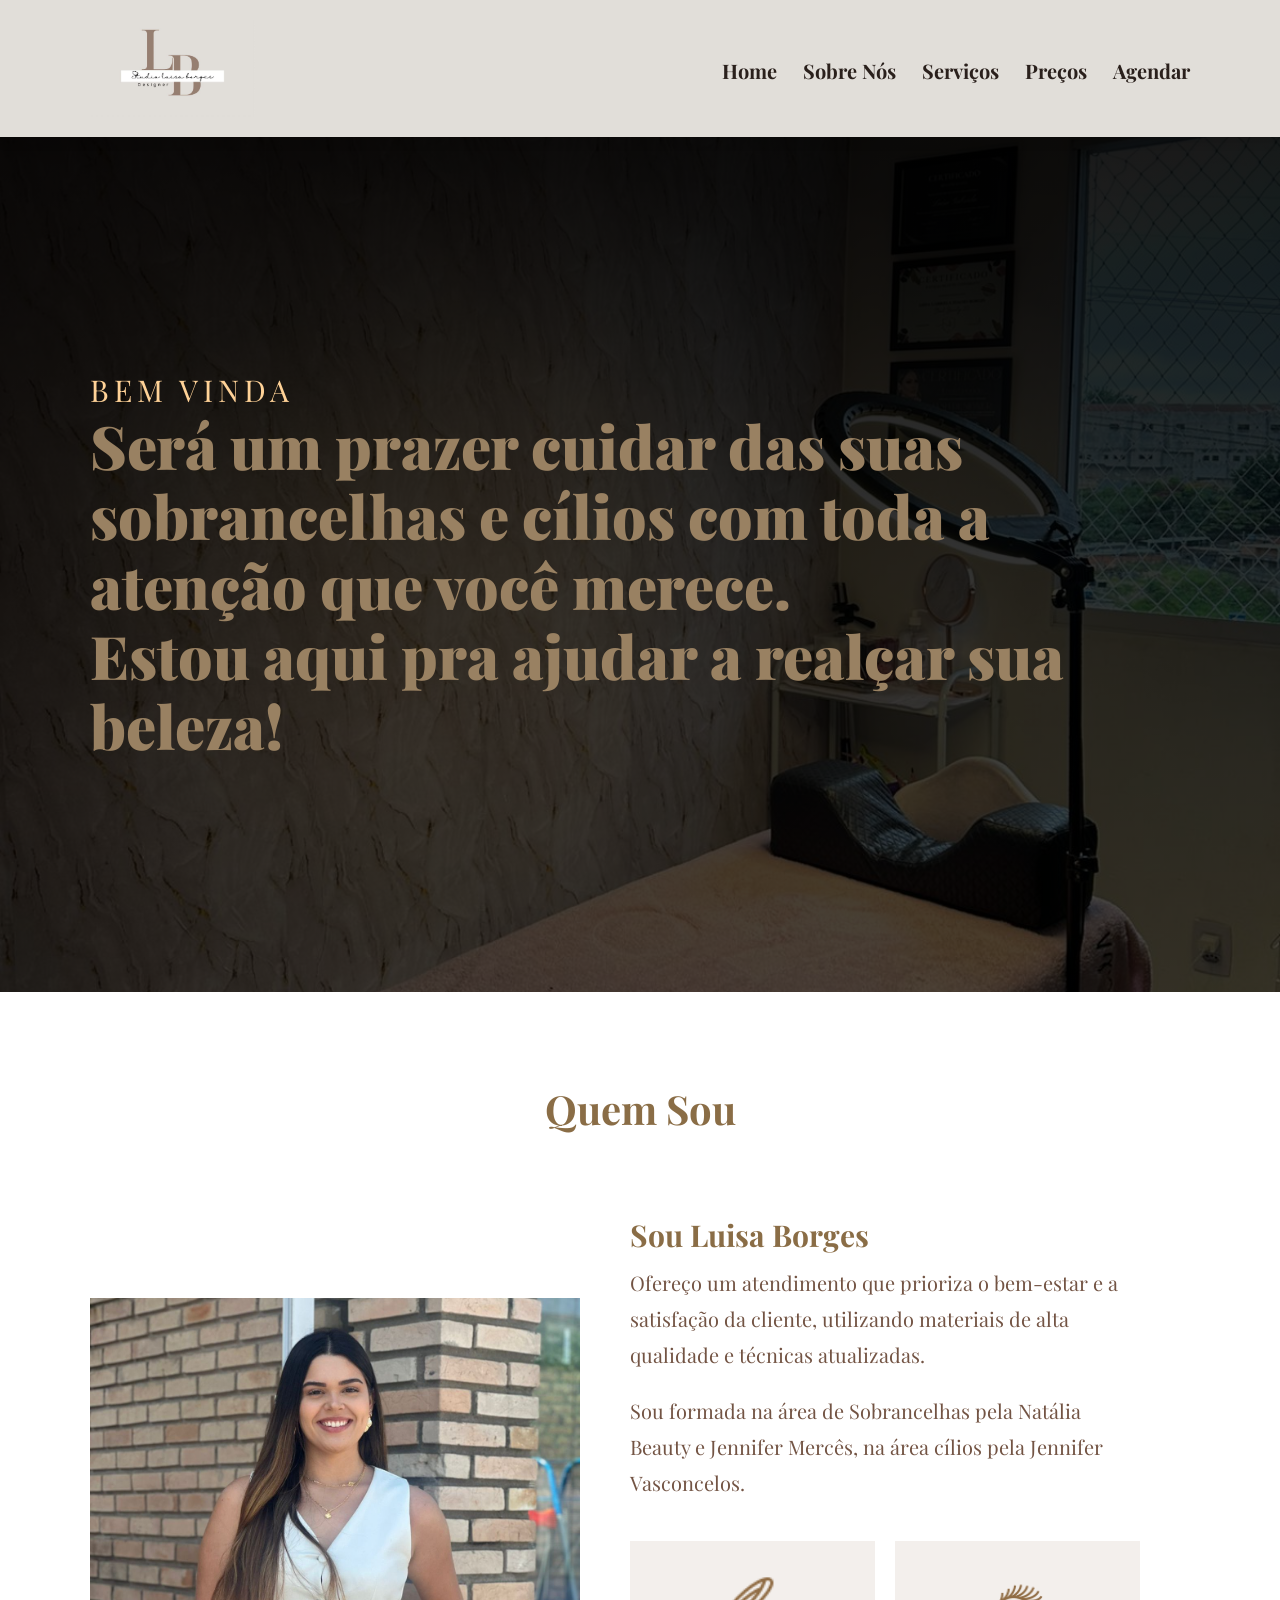
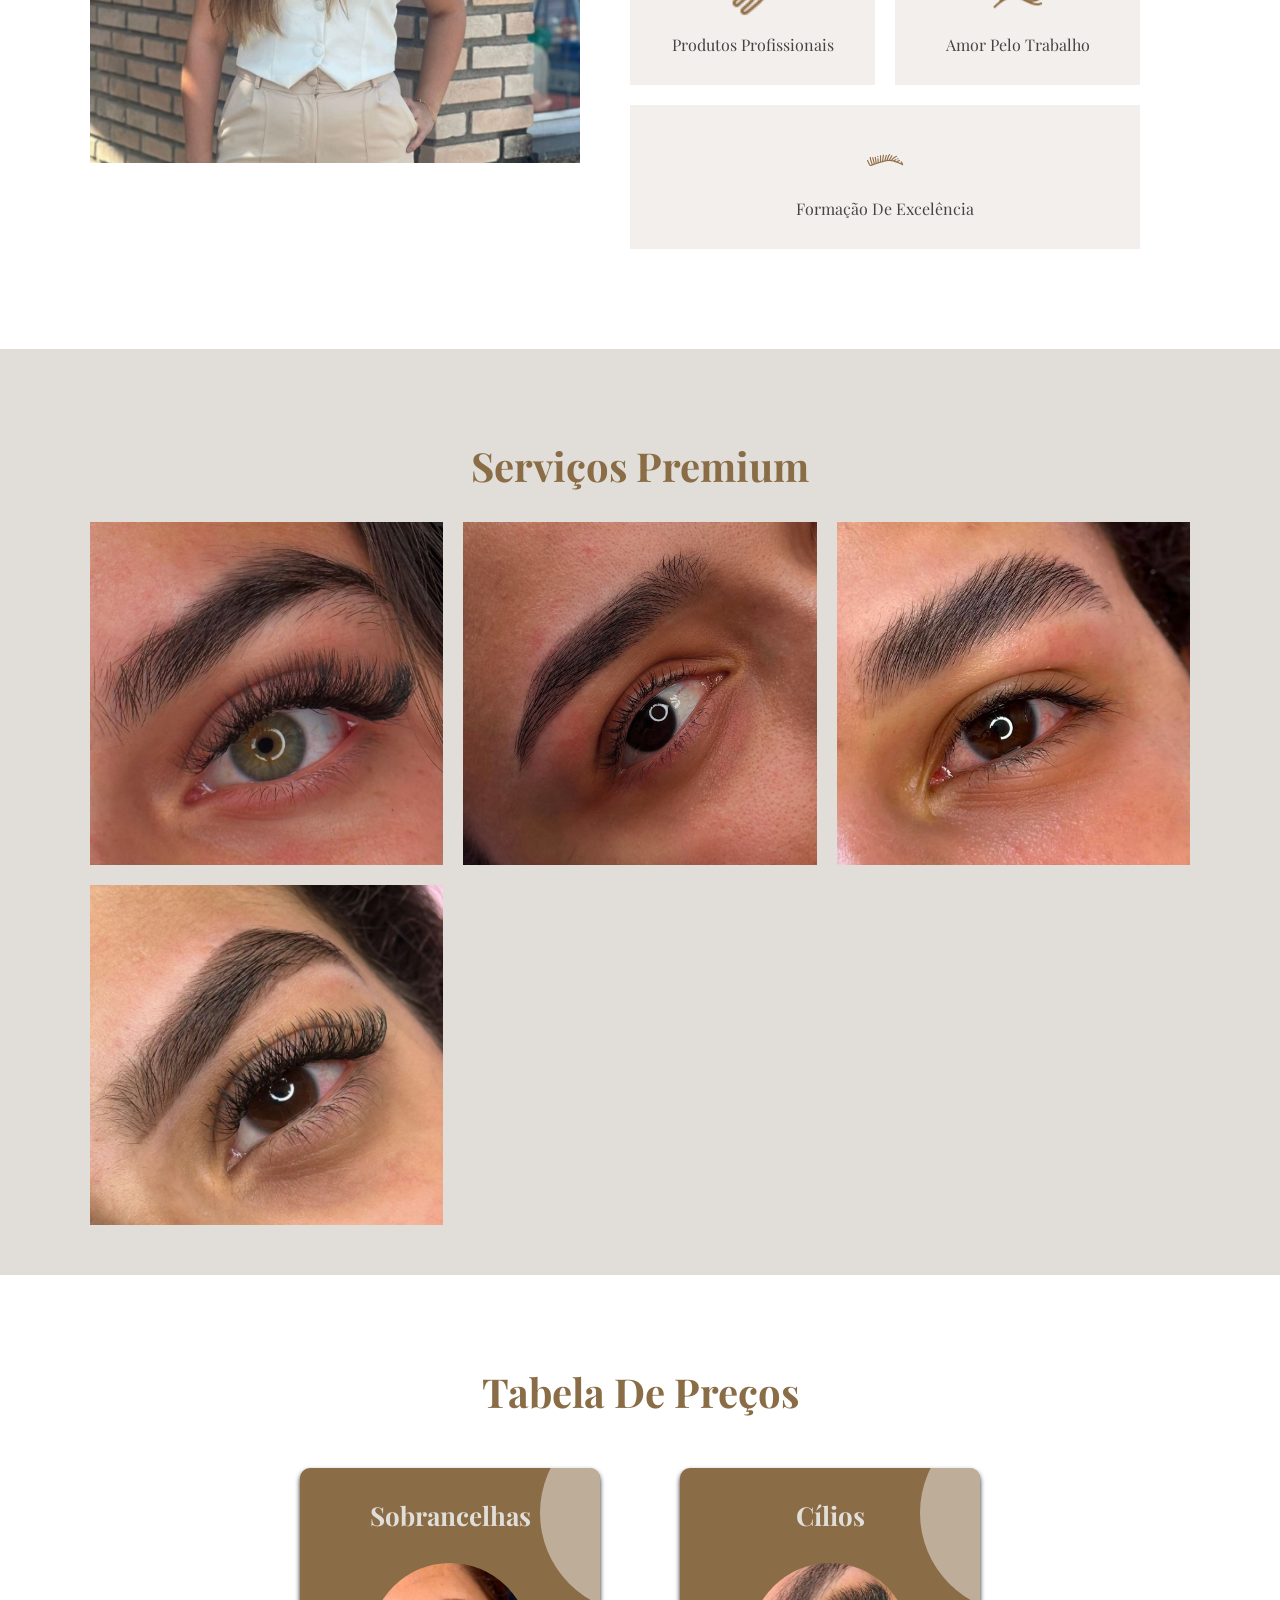
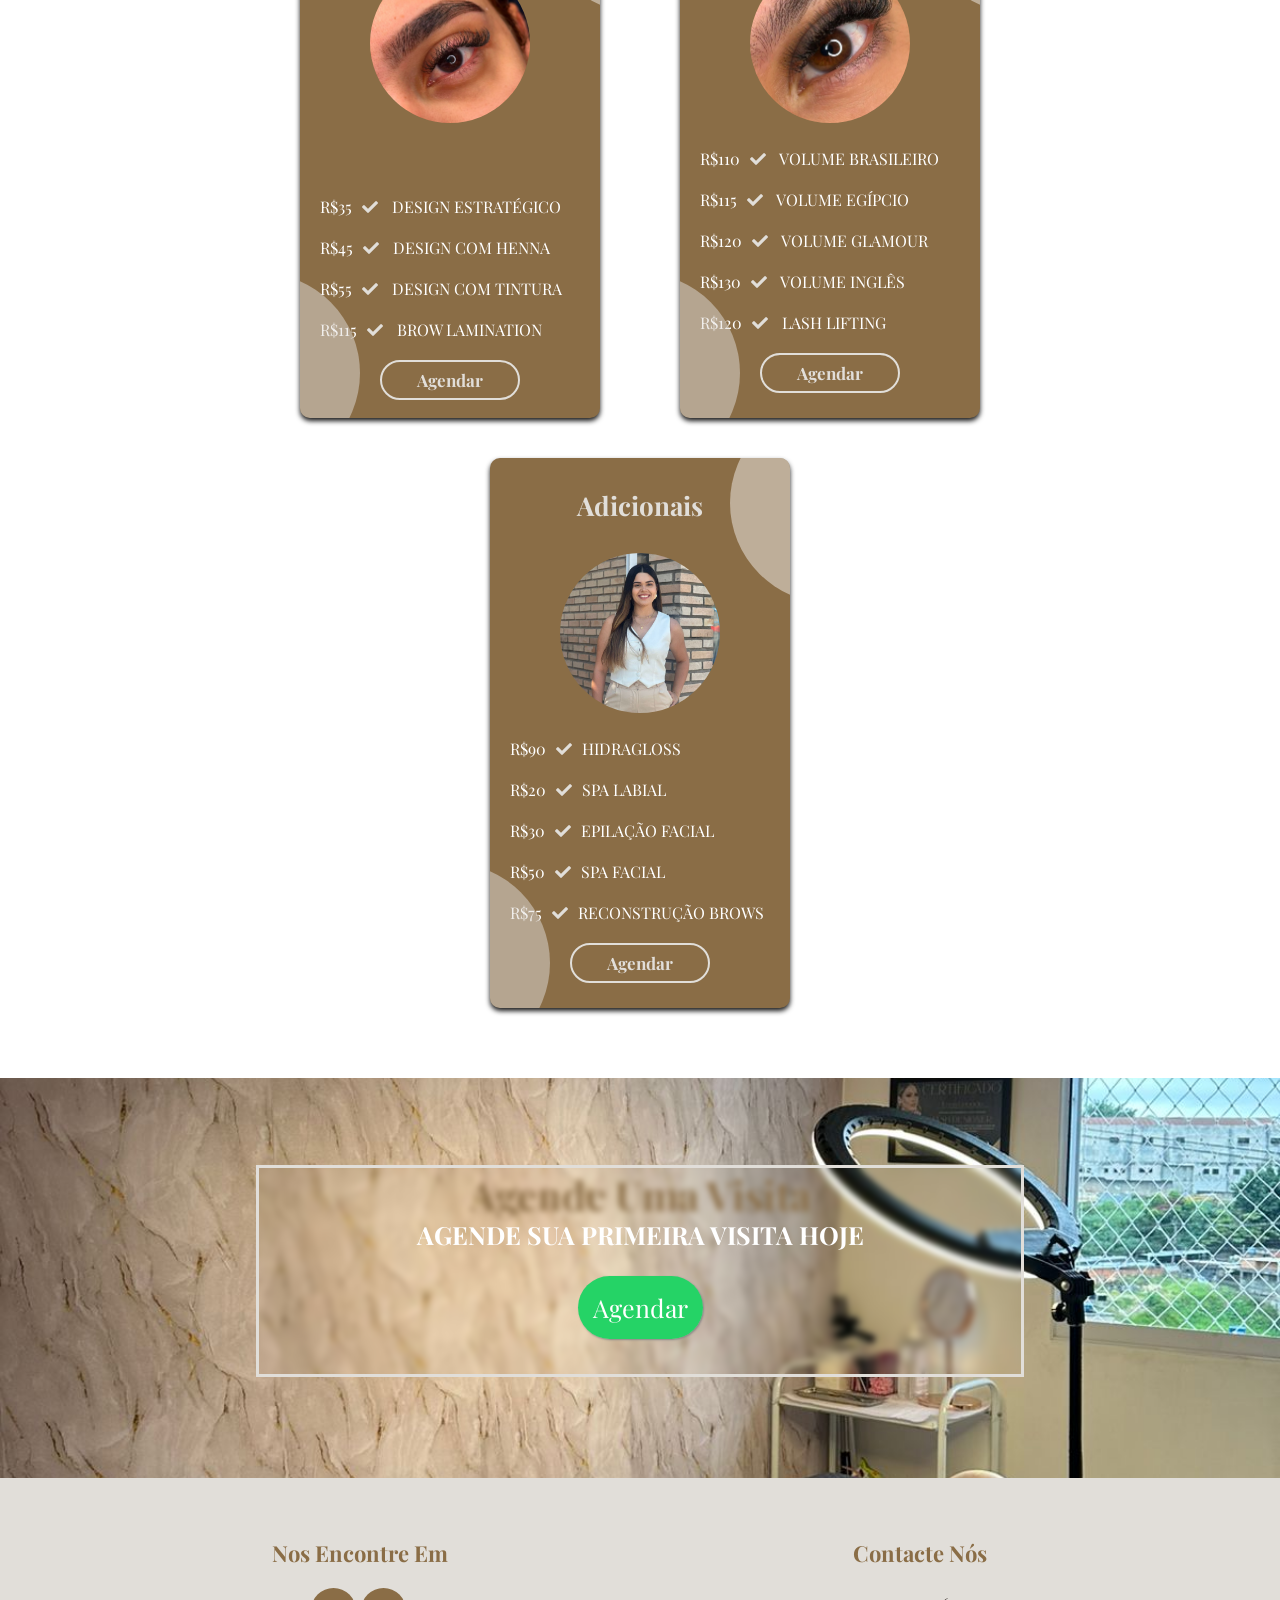
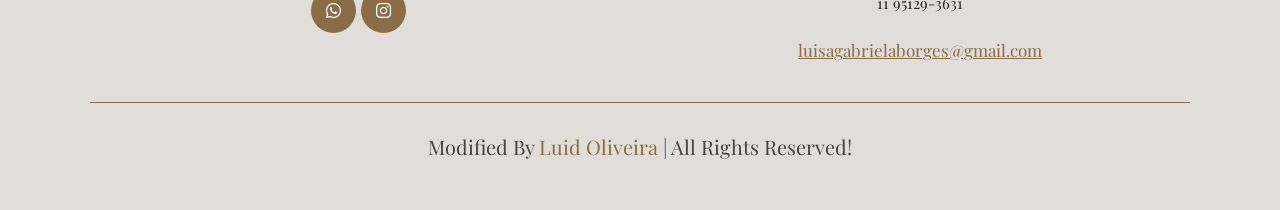
==== index.html @ acfb3c64 "Add files via upload" ====
<!DOCTYPE html>
<html lang="en">
<head>
    <meta charset="UTF-8">
    <meta http-equiv="X-UA-Compatible" content="IE=edge">
    <meta name="viewport" content="width=device-width, initial-scale=1.0">
    <title>Luisa Borges</title>
    <link rel="stylesheet" href="https://cdnjs.cloudflare.com/ajax/libs/font-awesome/5.15.4/css/all.min.css">

    <link rel="stylesheet" href="css/style.css">
</head>
<body>
    <div id="preloader" class="preloader">
        <span class="circulo"></span>
</div>
    <!-- header -->
    <section class="header">

        <img href= index.htmls class="logo" src="./images/logo-luisaborges.jpeg" alt="">
     
        <nav class="navbar">
           <div id="close-navbar" class="fas fa-times"></div>
           <a href="#home">home</a>
           <a href="#about">sobre nós</a>
           <a href="#services">serviços</a>
           <a href="#pricing">preços</a>
           <a href="#visit">agendar</a>
        </nav>
     
        <div id="menu-btn" class="fas fa-bars"></div>
     
     </section>
<!-- header -->

<!-- home -->

<section class="home" id="home">

    <div class="content">
        <span>Bem vinda</span>
        <h3>Será um prazer cuidar das suas sobrancelhas e cílios com toda a atenção que você merece.<br> Estou aqui pra ajudar a realçar sua beleza!</h3>
    </div>

</section>
<!-- home -->

<!-- about us -->

<section class="about" id="about">

    <h1 class="heading">Quem sou</h1>

    <div class="row" >

        <div class="image">
            <img src="images/luisa4.jpg" alt="">
        </div>

        <div class="content">
            <h3 class="title">Sou Luisa Borges</h3>
            <p>Ofereço um atendimento que prioriza o bem-estar e a satisfação da cliente, utilizando materiais de alta qualidade e técnicas atualizadas.</p>        
            <p>Sou formada na área de Sobrancelhas pela Natália Beauty e Jennifer Mercês, na área cílios pela Jennifer Vasconcelos.</p>
            
            <div class="icons-container">
                <div class="icons">
                   <img src="images/twezer.png" alt="">
                   <h3>Produtos profissionais</h3>
                </div>
                <div class="icons">
                   <img src="images/eyelash.png" alt="">
                   <h3>Amor pelo trabalho</h3>
                </div>
                <div class="icons">
                   <img src="images/eyebrow.png" alt="">
                   <h3>Formação de excelência</h3>
                </div>
             </div>
        </div>

    </div>

</section>

<!-- about us end -->

<!-- services -->

<section class="services" id="services">

    <h1 class="heading">serviços premium</h1>

    <div class="box-container">

        <div class="box">
            <img src="images/luisa7.jpg" alt="">
            <div class="content">
                <h3>Volume glamour</h3>
            </div>
        </div>

        <div class="box">
            <img src="images/luisa-henna.jpeg" alt="">
            <div class="content">
                <h3>Design com henna </h3>
            </div>
        </div>

        <div class="box">
            <img src="images/luisa9.jpg" alt="">
            <div class="content">
                <h3>design com henna</h3>
            </div>
        </div>

        <div class="box">
            <img src="images/luisa6.jpg" alt="">
            <div class="content">
                <h3>Sequência volume brasileiro</h3>
            </div>
        </div>

    </div>

</section>

<!-- services end -->

<!-- styles -->

<!-- <section class="styles" id="styles">

    <h1 class="heading">choose your styles</h1>

    <div class="box-container">

        <div class="box">
            <div class="image">
                <img src="images/style-1.jpg" alt="">
            </div>
            <div class="content">
                <h3 class="title">Wedding hairstyle</h3>
                <p>Lorem ipsum dolor sit amet consectetur adipisicing elit.</p>
            </div>
         </div>
 
         <div class="box">
            <div class="image">
                <img src="images/style-2.jpg" alt="">
            </div>
            <div class="content">
                <h3 class="title">evening hairstyle</h3>
                <p>Lorem ipsum dolor sit amet consectetur adipisicing elit.</p>
            </div>
         </div>
 
         <div class="box">
            <div class="image">
                <img src="images/style-3.jpg" alt="">
            </div>
            <div class="content">
                <h3 class="title">party hairstyle</h3>
                <p>Lorem ipsum dolor sit amet consectetur adipisicing elit.</p>
            </div>
         </div>
 
         <div class="box">
             <div class="image">
                 <img src="images/style-4.jpg" alt="">
             </div>
             <div class="content">
                 <h3 class="title">Business hairstyle</h3>
                 <p>Lorem ipsum dolor sit amet consectetur adipisicing elit.</p>

             </div>
         </div>

    </div>

</section>

-->

<!-- styles end-->


<!-- pricing -->

<section class="pricing" id="pricing">

    <h1 class="heading">Tabela de preços</h1>

    <div class="box-container">

        <div class="box">
          <h3 class="title">Sobrancelhas</h3>
          <div class="price-1">
          
          </div>
          <ul>
            <br><br><li>R$35<i class="fas fa-check"></i> design estratégico</li>
            <li>R$45<i class="fas fa-check"></i> Design com henna  </li>
            <li>R$55<i class="fas fa-check"></i> Design com tintura</li>
            <li>R$115<i class="fas fa-check"></i> brow lamination</li>
          </ul>
          <a href="#"><button>agendar</button></a>
        </div>
        
        <div class="box">
          <h3 class="title">Cílios</h3>
          <div class="price-2">

          </div>
          <ul>
            <li>R$110<i class="fas fa-check"></i> Volume brasileiro</li>
            <li>R$115<i class="fas fa-check"></i> volume egípcio </li>
            <li>R$120<i class="fas fa-check"></i> Volume glamour </li>
            <li>R$130<i class="fas fa-check"></i> Volume inglês  </li>
            <li>R$120<i class="fas fa-check"></i> Lash lifting   </li>

          </ul>
          <a href="#"><button>agendar</button></a>
        </div>
        
        <div class="box">
          <h3 class="title">adicionais</h3>
          <div class="price-3">
          </div>
          <ul>
            <li>R$90<i class="fas fa-check"></i>Hidragloss</li>
            <li>R$20<i class="fas fa-check"></i>Spa labial </li>
            <li>R$30<i class="fas fa-check"></i>Epilação facial </li>
            <li>R$50<i class="fas fa-check"></i>Spa facial </li>
            <li>R$75<i class="fas fa-check"></i>Reconstrução brows</li>
          </ul>

          <a href="#"><button>agendar</button></a>
        </div>
        
    </div>
    
</section>

<!-- pricing end -->


<!-- blog -->
<!--
<section class="blogs" id="blog">

    <h1 class="heading"> our blogs </h1>

    <div class="box-container">

        <div class="box">
            <div class="image">
                <img src="images/blog1.jpg" alt="">
            </div>
            <div class="content">
                <a href="#" class="title">Styling hair service</a>
                <span>by admin / 19th july, 2021</span>
                <p>Lorem ipsum, dolor sit amet consectetur adipisicing elit. Hic aut eligendi, doloremque nihil sapiente fugit aliquam? Error nisi velit, a atque fugit laborum.</p>
            </div>
        </div>

        <div class="box">
            <div class="image">
                <img src="images/blog2.jpg" alt="">
            </div>
            <div class="content">
                <a href="#" class="title">Styling hair service</a>
                <span>by admin / 19th july, 2021</span>
                <p>Lorem ipsum, dolor sit amet consectetur adipisicing elit. Hic aut eligendi, doloremque nihil sapiente fugit aliquam? Error nisi velit, a atque fugit laborum.</p>
            </div>
        </div>

        <div class="box">
            <div class="image">
                <img src="images/blog3.jpg" alt="">
            </div>
            <div class="content">
                <a href="#" class="title">Styling hair service</a>
                <span>by admin / 19th july, 2021</span>
                <p>Lorem ipsum, dolor sit amet consectetur adipisicing elit. Hic aut eligendi, doloremque nihil sapiente fugit aliquam? Error nisi velit, a atque fugit laborum.</p>
                
            </div>
        </div>

    </div>

</section>
-->
<!-- blog end-->

<!-- visit -->

<section class="visit" id="visit">

    <h1 class="heading"> Agende uma visita</h1>

        <div class="row">
    
            <form action="">
                <h3>agende sua primeira visita hoje</h3>
                <div class="div-botao">
                    <a class="botao-zap" href="https://api.whatsapp.com/send?phone=551195129-3631&text=Olá,%20gostaria%20de%20agendar%20um%20horário">Agendar</a>            
                </div>
                
            </form>
            
        </div>

</section>

<!-- visit end-->

<!-- reviews -->

<!--
<section class="review" id="review">

    <h1 class="heading">Customer's Review</h1>

    <div class="box-container">

        <div class="box">
            <img src="images/quote-img.png" alt="" class="quote">
            <p>Lorem ipsum dolor sit amet consectetur adipisicing elit. Animi nulla sit libero nemo fuga sequi nobis? Necessitatibus aut laborum, nisi quas eaque laudantium consequuntur iste ex aliquam minus vel? Nemo.</p>
            <img src="images/review-1.png" class="user" alt="">
            <h3>derek rude</h3>
            <div class="stars">
                <i class="fas fa-star"></i>
                <i class="fas fa-star"></i>
                <i class="fas fa-star"></i>
                <i class="fas fa-star"></i>
                <i class="fas fa-star-half-alt"></i>
            </div>
        </div>

        <div class="box">
            <img src="images/quote-img.png" alt="" class="quote">
            <p>Lorem ipsum dolor sit amet consectetur adipisicing elit. Animi nulla sit libero nemo fuga sequi nobis? Necessitatibus aut laborum, nisi quas eaque laudantium consequuntur iste ex aliquam minus vel? Nemo.</p>
            <img src="images/review-2.png" class="user" alt="">
            <h3>jenny white</h3>
            <div class="stars">
                <i class="fas fa-star"></i>
                <i class="fas fa-star"></i>
                <i class="fas fa-star"></i>
                <i class="fas fa-star"></i>
                <i class="fas fa-star-half-alt"></i>
            </div>
        </div>
        
        <div class="box">
            <img src="images/quote-img.png" alt="" class="quote">
            <p>Lorem ipsum dolor sit amet consectetur adipisicing elit. Animi nulla sit libero nemo fuga sequi nobis? Necessitatibus aut laborum, nisi quas eaque laudantium consequuntur iste ex aliquam minus vel? Nemo.</p>
            <img src="images/review-3.png" class="user" alt="">
            <h3>kate mudton</h3>
            <div class="stars">
                <i class="fas fa-star"></i>
                <i class="fas fa-star"></i>
                <i class="fas fa-star"></i>
                <i class="fas fa-star"></i>
                <i class="fas fa-star-half-alt"></i>
            </div>
        </div>

    </div>

</section>
-->
<!-- reviews end -->

<!-- footer -->

<section class="footer">

    <div class="box-container">
 
       <div class="box">
          <h3> Nos encontre em</h3>
          <div class="share">
             <a href="https://api.whatsapp.com/send?phone=551195129-3631&text=Olá,%20gostaria%20de%20agendar%20um%20horário" class="fab fa-whatsapp"></a>
             <a href="https://www.instagram.com/_studio.luisaborges?igsh=YTJ0N2VmZ3Q3NjJr" class="fab fa-instagram"></a>
          </div>
       </div>
 
       <div class="box">
          <h3>contacte nós</h3>
          <p>11 95129-3631</p>
          <a href="#" class="link">luisagabrielaborges@gmail.com</a>
       </div>

    </div>
 
    <div class="credit"> modified by <span>luid oliveira</span> | all rights reserved! </div>
 
 </section>





<!-- footer end-->







<script src="js/script.js"></script>

</body>
</html>
---- css/style.css ----
@import url('https://fonts.googleapis.com/css?family=Playfair+Display:1,300,400,400italic,500,700,700italic,900');

:root{

    --main-color:#e1ded9;
    --primary-color: #8a6d46;
    --hover: #5a4d3e;
    --black:#2a201c;
    --white:#fff;
    --light-bg:#f3efec;
    --dark-bg:rgba(0,0,0,.7);
    --border:.1rem solid #aaa;
    --box-shadow:0 .5rem 1rem rgba(0,0,0,.1);
}

*{
   font-family: 'Playfair Display', sans-serif;
   margin:0; padding:0;
   box-sizing: border-box;
   outline: none; border:none;
   text-decoration: none;
   transition: all .2s linear;
}
 

html{
    font-size: 62.5%;
    overflow-x: hidden;
    scroll-behavior: smooth;
    scroll-padding-top: 6rem;
}
 
html::-webkit-scrollbar{
    width: .6rem;
}
 
html::-webkit-scrollbar-track{
    background-color: var(--white);
}
 
html::-webkit-scrollbar-thumb{
    background-color: var(--primary-color);
}
body{
    height:100%;
}
 
section{
    padding: 5rem 7%;
}
.preloader{
    z-index:1000000;
    background-color:#e1ded9;
    overflow:hidden;
    position:absolute;
    display:flex;
    width:100%;
    height:100%;
    align-items:center;
    justify-content:center;
}
.circulo{
    z-index:4001;
    background-color:transparent;
    width:50px;
    height:50px;
    display:block;
    border-radius: 50%;
    border:10px solid rgb(255, 255, 255);
    border-right:10px solid transparent;
    animation:loading 1s ease-in-out infinite;
}

@keyframes loading{
    0%{
        transform:rotate(0deg);
    }
    100%{
        transform:rotate(360deg);
    }
}
.heading{
   text-align: center;
   color:var(--primary-color);
   text-transform: capitalize;
   margin-bottom: 3rem;
   font-size: 4rem;
   margin-top: 4rem;
}
 
.btn{
   margin-top: 1rem;
   display: inline-block;
   background: var(--primary-color);
   color:var(--white);
   font-size: 2rem;
   cursor: pointer;
   padding:1rem 3rem;
}
 
.btn:hover{
    background: var(--hover);
}

/* header */

.header{
    padding-top: 2rem;
    padding-bottom: 2rem;
    display: flex;
    align-items: center;
    justify-content: space-between;
    box-shadow: var(--box-shadow);
    position: sticky;
    top:0; left:0; right: 0;
    background: var(--main-color);
    z-index: 1000;
}
 
.header{
    font-size: 2.5rem;
    font-weight: bolder;
    color:var(--black);
    text-transform: capitalize;
}

.logo{
    width:15%;
}

.header .navbar #close-navbar {
    position: absolute;
    top: 1.5rem;
    right: 2rem;
    font-size: 4rem;
    cursor: pointer;
    color: var(--black);
    display: none;
  }
 
.header .navbar a{
    font-size: 2rem;
    margin-left: 2rem;
    color:var(--black);
    text-transform: capitalize;
}
 
 .header .navbar a:hover{
    padding-bottom: 0.5rem;
    color:var(--primary-color);
 }
 
 #menu-btn{
    font-size: 2.5rem;
    cursor: pointer;
    color:var(--black);
    display: none;
 }

 /* header */

 /* home */

.home{
    min-height: 95vh;
    display: flex;
    align-items: center;
    background: linear-gradient(rgba(0, 0, 0, 0.9), rgba(0, 0, 0, 0.7)), url('../images/studio.jpeg');
    background-color:rgba(10,23,55,0.5s);
    background-size: cover;
    background-position: center;
}

.home .content{
    max-width: 100rem;
}

.home .content span{
    font-size: 3rem;
    letter-spacing: .5rem;
    padding-bottom: .5rem;
    color: #ffd297;
    text-transform: uppercase;
 }

.home .content h3 {
    color: #998162;
    font-size: 6rem; 
    line-height: 7rem; 
    font-weight: 900;
}
 /* home */

/* about */

.about{

    background-repeat:no-repeat; 
    background-position:left bottom;
}

.about .row{
    display: flex;
    align-items: center;
    flex-wrap: wrap;
}

.about .row .image{
    flex:1 1 39rem;
}

.about .row .image img{
    width: 100%;
}
.about .row .content{
    flex:1 1 51rem;
    padding:5rem;
}

.about .row .content h3{
    font-size: 3rem;
    color:var(--primary-color);
}

.about .row .content p{
    font-size: 2rem;
    color:#735444;
    padding:1rem 0;
    line-height: 1.8;
}

.about .content .icons-container{
    display: flex;
    flex-wrap: wrap;
    gap:2rem;
    margin-top: 3rem;
 }
 
 .about .content .icons-container .icons{
    flex:1 1 16rem;
    text-align: center;
    background: var(--light-bg);
    padding:3rem 2rem;
 }
 
 .about .content .icons-container .icons img{
    height: 5rem;
}
 
.about .content .icons-container .icons h3{
    padding-top: 1rem;
    font-size: 1.6rem;
    color:#444;
    font-weight: normal;
    text-transform: capitalize;
 }

/* about */


/* services */

.services{
    background-color: var(--main-color);
 }

.services .box-container{
    display: grid;
    grid-template-columns: repeat(auto-fit, minmax(30rem, 1fr));
    gap:2rem;
 }
 
 .services .box-container .box{
    height: 100%;
    position: relative;
    overflow: hidden;
 }

 .services .box-container .box img{
    height: 100%;
    width: 100%;
    object-fit: cover;
 }
 
 .services .box-container .box:hover img {
    transform: scale(1.1);
 }
 
 .services .box-container .box .content{
    display: none;
    align-items: center;
    justify-content: center;
    position: absolute;
    top:0; left:0;
    z-index: 10;
    height: 100%;
    width: 100%;
    background: var(--dark-bg);
 }
 
 .services .box-container .box .content h3{
    text-align: center;
    font-size: 3rem;
    color:var(--white);
    padding-top: 20rem;
    text-transform: capitalize;
 }

 .services .box-container .box:hover .content{
    display: block;
 }


 /* services */

/* styles */

.styles{
    background: var(--light-bg);
}
 
.styles .box-container{
    display: grid;
    grid-template-columns: repeat(auto-fit, minmax(25rem, 1fr));
    gap:1.5rem;
}
 
.styles .box-container .box .image{
    overflow:hidden;
    width: 100%;
    text-align: center;
 }
 
.styles .box-container .box .image img{
    object-fit: cover;
}
 
.styles .box-container .box .content{
    text-align: center;
}
 
.styles .box-container .box .content .title{
    font-size: 2.5rem;
    color:var(--primary-color);
    text-transform: capitalize;
}
 
.styles .box-container .box .content p{
    font-size: 1.6rem;
    line-height: 1.8;
    color:#444;
    padding:1rem 0;
}

/* styles */

/* pricing */

.pricing{
    background: url('../images/pricing.jpg');
    background-attachment: fixed;
}

.pricing .box-container{
    display: flex;
    align-items: center;
    justify-content: center;
    flex-wrap: wrap;
}

.pricing .box-container .box{
    height: 550px;
    width: 300px;
    margin: 20px 40px;
    border-radius: 10px;
    box-shadow: 0 3px 5px rgba(0,0,0,.9);
    text-align: center;
    overflow: hidden;
    position: relative;
    z-index: 1;
    background: var(--primary-color);
}

.pricing .box-container .box::before,
.pricing .box-container .box:after{
    content: '';
    position: absolute;
    height: 200px;
    width: 200px;
    border-radius: 50%;
    opacity: .5;
}

.pricing .box-container .box::before{
    background: var(--light-bg);
    top: -10%; left: 80%;
}

.pricing .box-container .box::after{
    background: var(--main-color);
    bottom: -10%; right: 80%;
}

.pricing .box-container .box .title{
    margin: 30px 0;
    font-size: 26px;
    color: var(--main-color);
    text-transform: capitalize;
}

.pricing .box-container .box .price-1{
    background-image: url(../images/luisa1.jpg);
    background-size:cover;
    background-repeat: no-repeat;
    height: 160px;
    width: 160px;
    padding: 57px 0 0;
    margin: 0 auto 25px;
    border-radius: 50%;
}
.pricing .box-container .box .price-2{
    background-image: url(../images/luisa8.jpg);
    background-size:cover;
    background-repeat: no-repeat;
    height: 160px;
    width: 160px;
    padding: 57px 0 0;
    margin: 0 auto 25px;
    border-radius: 50%;
}
.pricing .box-container .box .price-3{
    background-image: url(../images/luisa4.jpg);
    background-size:cover;
    background-repeat: no-repeat;
    height: 160px;
    width: 160px;
    padding: 57px 0 0;
    margin: 0 auto 25px;
    border-radius: 50%;
}
.pricing .box-container .box .price .currency{
    font-size: 35px;
    line-height: 35px;
    font-weight: 300;
}

.pricing .box-container .box .price .amount{
    font-size: 58px;
    line-height: 45px;
    font-weight: 700;
}

.pricing .box-container .box ul li{
    text-align: left;
    font-size: 16px;
    padding-left:20px;
    margin: 20px auto;
    color: var(--white);
    list-style: none;
    text-transform: uppercase;
}

.pricing .box-container .box ul li i{
    color: var(--main-color);
    padding: 0 10px;
}

.pricing .box-container .box button{
    height: 40px;
    width: 140px;
    outline: none;
    border-radius: 50px;
    text-transform: capitalize;
    cursor: pointer;
    background: none;
    color: var(--main-color);
    border: 2px solid var(--main-color);
    font-size: 17px;
    font-weight: bold;
    transition: .2s linear;
}

.pricing .box-container .box button:hover{
    color: var(--white);
    background: var(--main-color);
}

/* pricing */

/* blog */

.blogs .box-container{
    display: grid;
    grid-template-columns: repeat(auto-fit, minmax(30rem, 1fr));
    gap:3rem;
}

.blogs .box-container .box{
    background: var(--primary-color);
}

.blogs .box-container .box .image{
    height: 25rem;
    overflow:hidden;
    width: 100%;
}

.blogs .box-container .box .image img{
    height: 100%;
    object-fit: cover;
    width: 100%;
}

.blogs .box-container .box:hover .image img{
    transform: scale(1.2);
}

.blogs .box-container .box .content{
    padding:2rem;
}

.blogs .box-container .box .content .title{
    font-size: 2.5rem;
    line-height: 1.5;
    color:var(--white);
}

.blogs .box-container .box .content .title:hover{
    color:var(--main-color);
}

.blogs .box-container .box .content span{
    color:var(--main-color);
    display: block;
    padding-top: 1rem;
    font-size: 2rem;
    text-transform: capitalize;
}

.blogs .box-container .box .content p{
    font-size: 1.6rem;
    line-height: 1.8;
    color: var(--white);
    padding:1rem 0;
}

/* blog */

/* visit */

.visit{
    background: url('../images/studio.jpeg');
    background-size: cover;
    background-position: center;
    width:100%;
    height:40rem;
}

.visit .row{
    display: -webkit-box;
    display: -ms-flexbox;
    display: flex;
    justify-content: center;
    -webkit-box-align: center;
        -ms-flex-align: center;
            align-items: center;
}

.visit .row .image{
    -webkit-box-flex: 1;
       
}

.visit .row .image img{
    width: 100%;
    height:10%;
}

.visit .row form{
    margin-top:8rem;
    width:60%;
    position:absolute;
    flex: 10 1 40rem;
    border: 0.3rem solid var(--main-color);
    padding: 5rem;
    backdrop-filter: blur(3px);
    margin-bottom: 4rem;
}
.div-botao{
    padding-top:3rem;
    text-align:center;
}
.botao-zap{
        padding:15px;
        height: 100px;
        bottom: 40px;
        background-color: #25d366;
        color: #fff;
        border-radius: 50px;
        text-align: center;
        font-size: 25px;
        box-shadow: 1px 1px 2px #888;
        z-index: 1000;
}
.botao-zap:hover, .botao-zap:focus{
    background-color:var(--primary-color);
    color:white;
}
.visit .row form h3{
    font-size: 2.5rem;
    text-align: center;
    color:white;
    padding-bottom: 1rem;
    text-transform: uppercase;
}

.visit .row form .inputBox{
    display: flex;
    align-items: center;
    margin-top: 2rem;
    margin-bottom: 2rem;
    background: var(--main-color);
    border:var(--border);
}

.visit .row form .inputBox input{
    width: 100%;
    padding:2rem;
    font-size: 1.7rem;
    color:var(--white);
    text-transform: none;
    background:none;
}

/* visit */

/* review  */

.review .box-container{
    display: grid;
    grid-template-columns: repeat(auto-fit, minmax(50rem, 1fr));
    gap:1.5rem;
}

.review .box-container .box{
    border:var(--border);
    text-align: center;
    padding:3rem 2rem;
}

.review .box-container .box p{
    font-size: 1.5rem;
    line-height: 1.8;
    color:var(--black);
    padding:2rem 0;
}

.review .box-container .box h3{
    padding:1rem 0;
    font-size: 2rem;
    color:var(--black);
    text-transform: capitalize;
}

.review .box-container .box .stars i{
    font-size: 1.5rem;
    color:var(--primary-color);
}

/* review end */

/* footer */
.footer {
    background: var(--main-color);
    text-align: center;
  }
  
  .footer .box-container {
    display: grid;
    grid-template-columns: repeat(auto-fit, minmax(30rem, 1fr));
    gap: 2rem;
  }
  
  .footer .box-container .box h3 {
    font-size: 2.2rem;
    text-transform: capitalize;
    color: var(--primary-color);
    padding: 1rem 0;
  }
  
  .footer .box-container .box p {
    font-size: 1.5rem;
    line-height: 2;
    color: var(--black);
    padding: 1rem 0;
  }
  
  .footer .box-container .box .share {
    margin-top: 1rem;
  }
  
  .footer .box-container .box .share a {
    height: 4.5rem;
    width: 4.5rem;
    line-height: 4.5rem;
    border-radius: 50%;
    font-size: 1.7rem;
    background-color: var(--primary-color);
    color: var(--white);
    margin-right: .3rem;
    text-align: center;
  }
  
  .footer .box-container .box .share a:hover {
    background-color: var(--black);
  }
  
  .footer .box-container .box .link {
    font-size: 1.7rem;
    line-height: 2;
    color: var(--primary-color);
    padding: .5rem 0;
    display: block;
    text-decoration: underline;
  }
  
  .footer .box-container .box .link:hover {
    color: var(--black);
    text-decoration: underline;
  }
  
  .footer .box-container .box .email {
    width: 100%;
    padding: 1.2rem 1.4rem;
    font-size: 1.6rem;
    border: 0.1rem solid var(--primary-color);
    margin-bottom: 1rem;
  }
  
  .footer .credit {
    text-align: center;
    margin-top: 3rem;
    padding-top: 3rem;
    font-size: 2rem;
    text-transform: capitalize;
    color: #444;
    border-top: 0.1rem solid var(--primary-color);
  }
  
  .footer .credit span {
    color: var(--primary-color);
  }


@media (max-width:991px){

    html{
        font-size: 55%;
     }

    .header .navbar a {
        font-size: 1.7rem;
    }
  
     section{
        padding:3rem 2rem;
     }

}

@media (max-width:768px){

    #menu-btn{
        display: inline-block;
    }

     .header .navbar {
        position: fixed;
        top: 0;
        right: -105%;
        width: 30rem;
        background: var(--white);
        height: 100%;
        display: -webkit-box;
        display: -ms-flexbox;
        display: flex;
        -webkit-box-orient: vertical;
        -webkit-box-direction: normal;
            -ms-flex-flow: column;
                flex-flow: column;
        -webkit-box-pack: center;
            -ms-flex-pack: center;
                justify-content: center;
        z-index: 1200;
      }
      .header .navbar #close-navbar {
        display: block;
      }
      .header .navbar.active {
        right: 0;
      }
      
      .header .navbar a {
        display: block;
        margin: 1rem 0;
        text-align: center;
        font-size: 3rem;
      }

    .home .content h3{
        font-size: 5.5rem;
    }

    .home .content h3 {
        color: #998162;
        font-size: 3rem; 
        line-height: 5rem; 
        font-weight: 900;
    }
}

@media (max-width:450px){

    html{
        font-size: 50%;
    }

    .home .content h3{
        font-size: 4.5rem;
    }

}
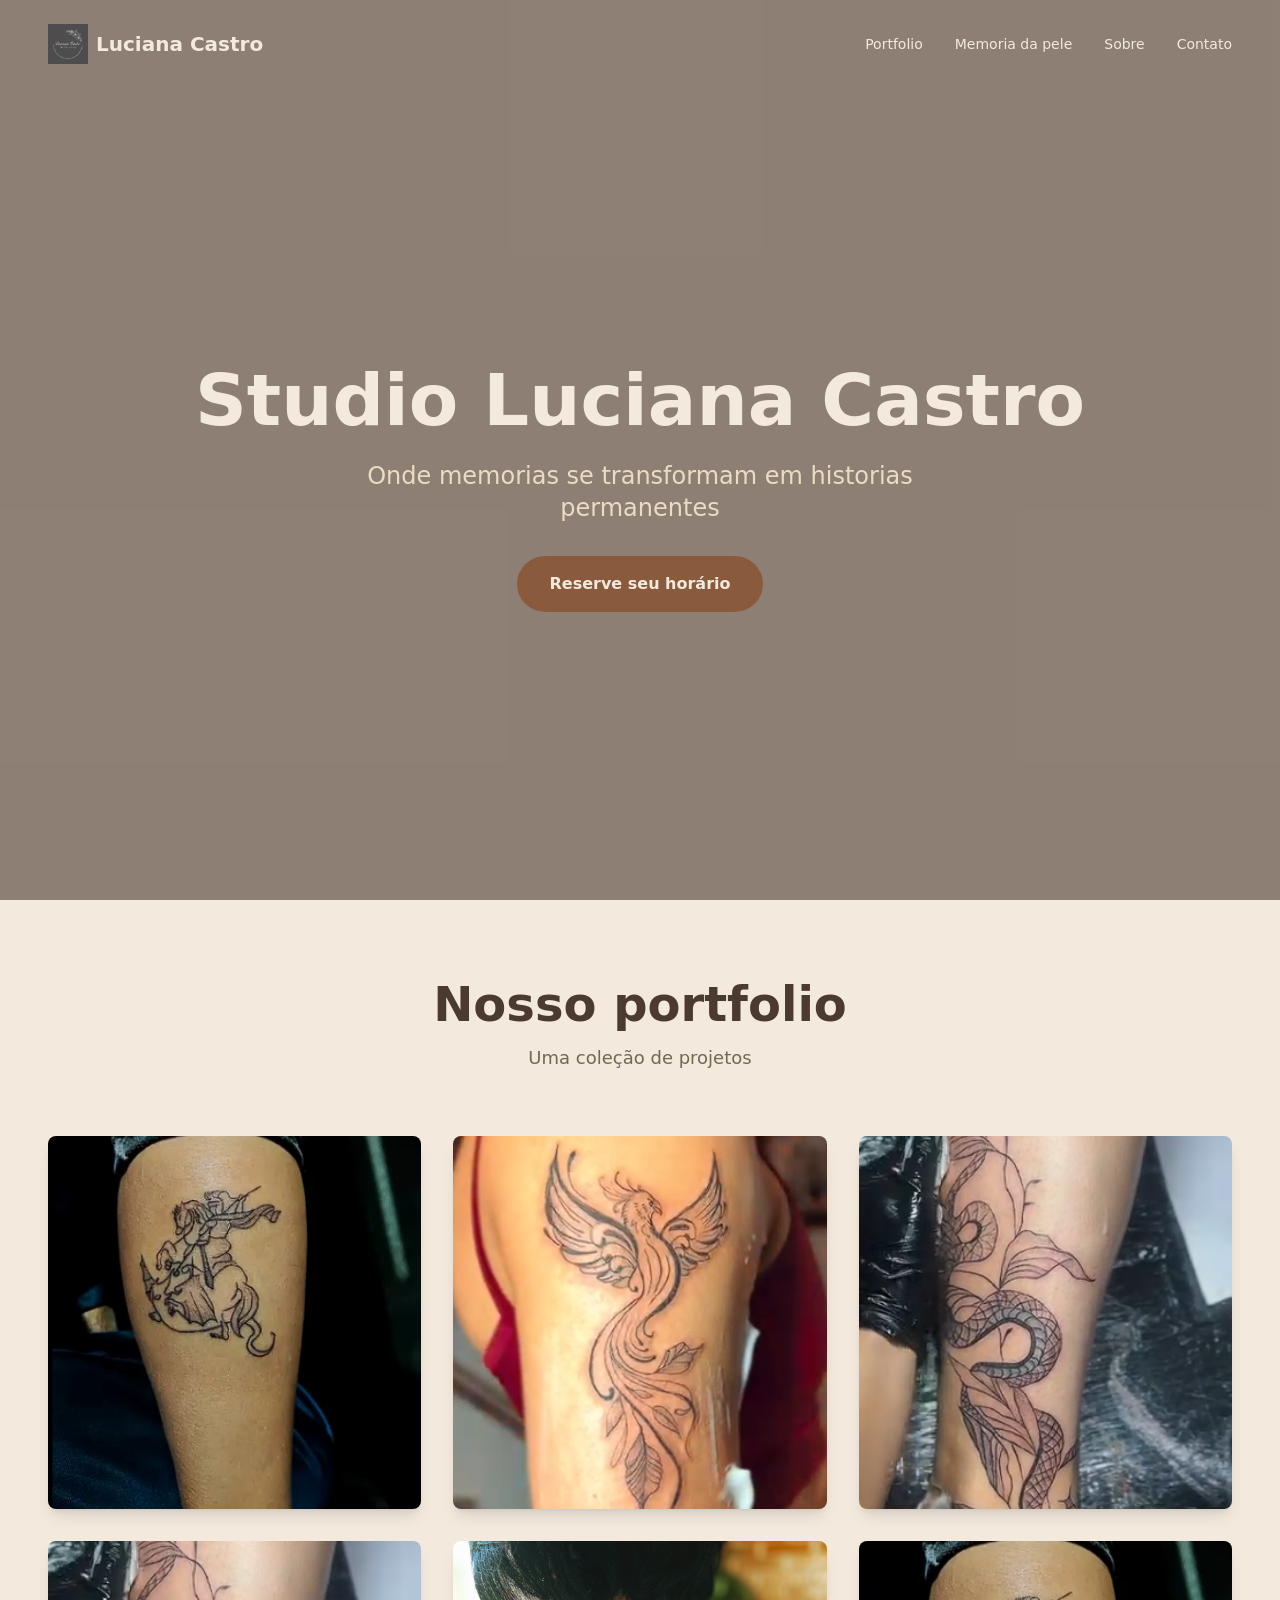
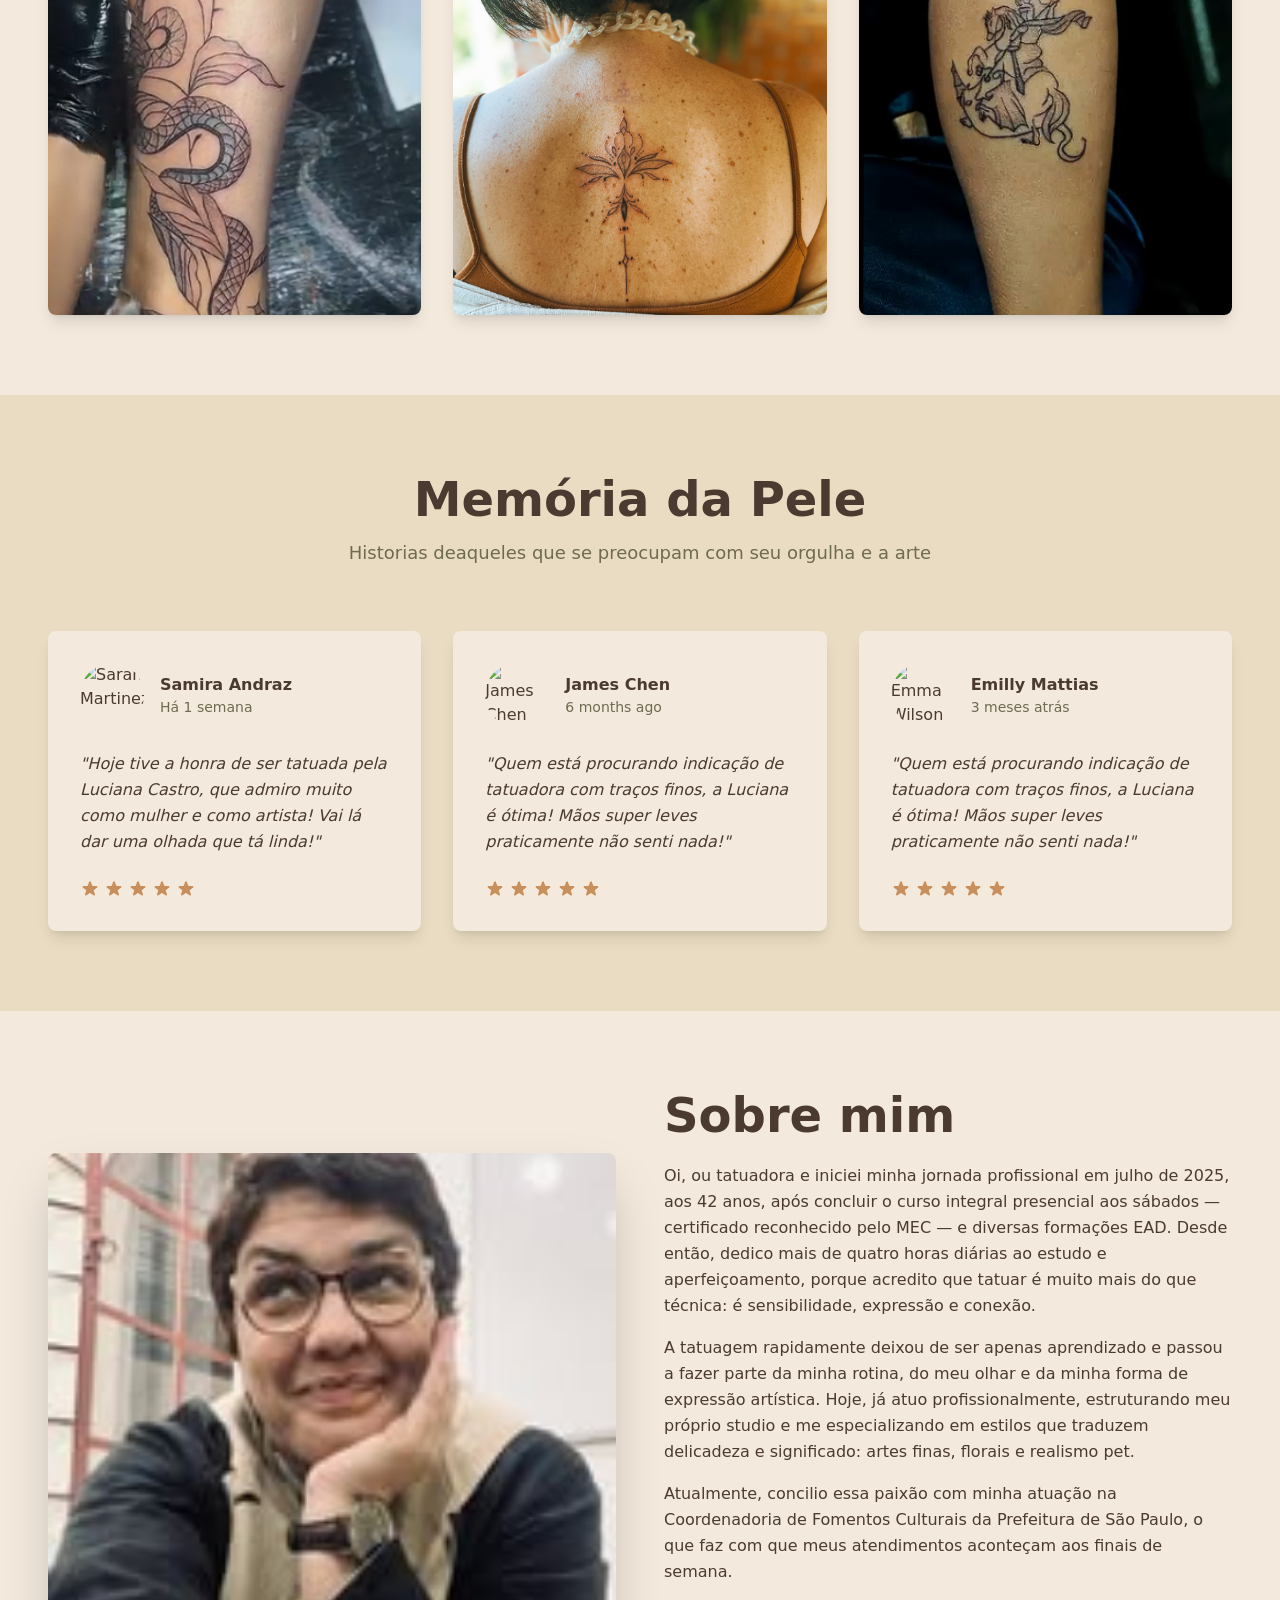
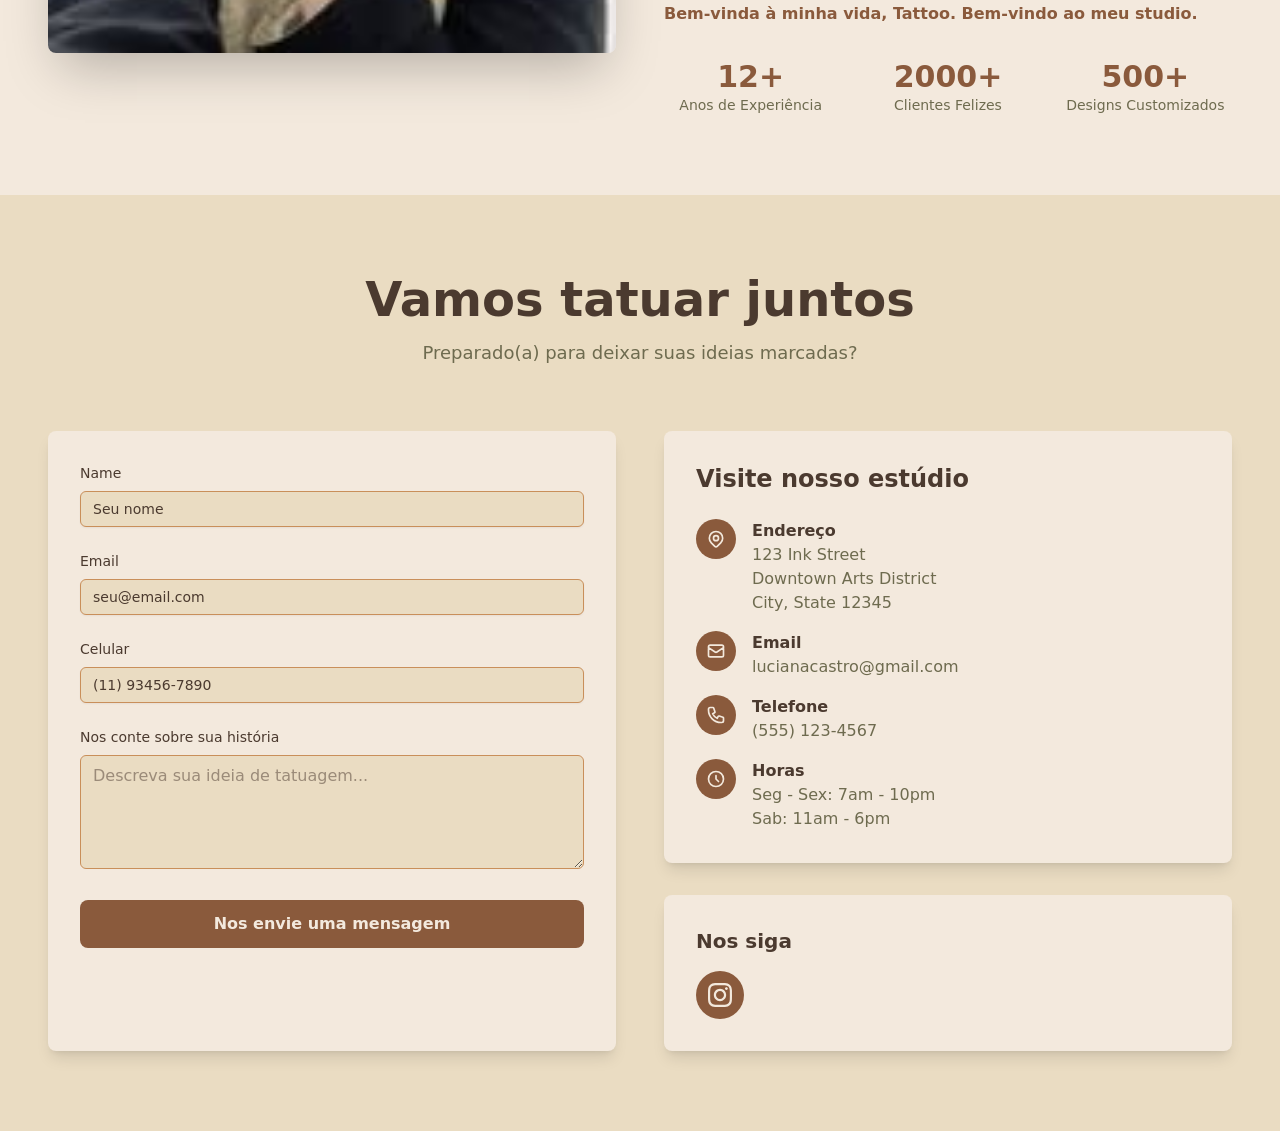
==== commit 0b24473d: "Add files via upload" ====
--- a/index.html
+++ b/index.html
@@ -1,414 +1,765 @@
-<!DOCTYPE html>
+<!doctype html>
 <html lang="en">
-<head>
-    <meta charset="UTF-8">
-    <meta http-equiv="X-UA-Compatible" content="IE=edge">
-    <meta name="viewport" content="width=device-width, initial-scale=1.0">
-    <title>Luisa Borges</title>
-    <link rel="stylesheet" href="https://cdnjs.cloudflare.com/ajax/libs/font-awesome/5.15.4/css/all.min.css">
-
-    <link rel="stylesheet" href="css/style.css">
-</head>
-<body>
-    <div id="preloader" class="preloader">
-        <span class="circulo"></span>
-</div>
-    <!-- header -->
-    <section class="header">
-
-        <img href= index.htmls class="logo" src="./images/logo-luisaborges.jpeg" alt="">
-     
-        <nav class="navbar">
-           <div id="close-navbar" class="fas fa-times"></div>
-           <a href="#home">home</a>
-           <a href="#about">sobre nós</a>
-           <a href="#services">serviços</a>
-           <a href="#pricing">preços</a>
-           <a href="#visit">agendar</a>
-        </nav>
-     
-        <div id="menu-btn" class="fas fa-bars"></div>
-     
-     </section>
-<!-- header -->
-
-<!-- home -->
-
-<section class="home" id="home">
-
-    <div class="content">
-        <span>Bem vinda</span>
-        <h3>Será um prazer cuidar das suas sobrancelhas e cílios com toda a atenção que você merece.<br> Estou aqui pra ajudar a realçar sua beleza!</h3>
-    </div>
-
-</section>
-<!-- home -->
-
-<!-- about us -->
-
-<section class="about" id="about">
-
-    <h1 class="heading">Quem sou</h1>
-
-    <div class="row" >
-
-        <div class="image">
-            <img src="images/luisa4.jpg" alt="">
-        </div>
-
-        <div class="content">
-            <h3 class="title">Sou Luisa Borges</h3>
-            <p>Ofereço um atendimento que prioriza o bem-estar e a satisfação da cliente, utilizando materiais de alta qualidade e técnicas atualizadas.</p>        
-            <p>Sou formada na área de Sobrancelhas pela Natália Beauty e Jennifer Mercês, na área cílios pela Jennifer Vasconcelos.</p>
-            
-            <div class="icons-container">
-                <div class="icons">
-                   <img src="images/twezer.png" alt="">
-                   <h3>Produtos profissionais</h3>
+    <head>
+        <meta charset="utf-8" />
+        <meta name="viewport" content="width=device-width, initial-scale=1" />
+        <link rel="preconnect" href="https://fonts.googleapis.com">
+<link rel="preconnect" href="https://fonts.gstatic.com" crossorigin>
+<link href="https://fonts.googleapis.com/css2?family=Kapakana:wght@300..400&family=Pinyon+Script&display=swap" rel="stylesheet">
+        <link
+            rel="preload"
+            as="image"
+            href="https://images.unsplash.com/photo-1494790108377-be9c29b29330?w=400&amp;q=80"
+        />
+        <link
+            rel="preload"
+            as="image"
+            href="https://images.unsplash.com/photo-1507003211169-0a1dd7228f2d?w=400&amp;q=80"
+        />
+        <link
+            rel="preload"
+            as="image"
+            href="https://images.unsplash.com/photo-1438761681033-6461ffad8d80?w=400&amp;q=80"
+        />
+        <link rel="stylesheet" href="main/style.css" data-precedence="next" />
+        <link
+            rel="preload"
+            as="script"
+            fetchpriority="low"
+            href=""
+        />
+        <script src="asset/_next/static/chunks/4bd1b696-2581ea8f93aa337b.js" async=""></script>
+        <script src="asset/_next/static/chunks/684-3962a69c178dba41.js" async=""></script>
+        <script src="asset/_next/static/chunks/main-app-b8b88b0914fccdba.js" async=""></script>
+        <script src="asset/_next/static/chunks/736-bb5d59e199298da8.js" async=""></script>
+        <script src="asset/_next/static/chunks/app/layout-88645156c328994d.js" async=""></script>
+        <script src="asset/_next/static/chunks/930-6acbfcc8c9193bd4.js" async=""></script>
+        <script src="asset/_next/static/chunks/app/page-62f7f40bfba48b00.js" async=""></script>
+        <script src="asset/_next/static/chunks/app/global-error-038e9b8b0969417b.js" async=""></script>
+        <link
+            rel="preload"
+            href="https://slelguoygbfzlpylpxfs.supabase.co/storage/v1/object/public/scripts//route-messenger.js"
+            as="script"
+        />
+        <title>Luciana Castro Studio</title>
+        <meta name="description" content="Generated by create next app" />
+        <link rel="icon" href="/favicon.ico" type="image/x-icon" sizes="16x16" />
+        <script>
+            document
+                .querySelectorAll('body link[rel="icon"], body link[rel="apple-touch-icon"]')
+                .forEach((el) => document.head.appendChild(el));
+        </script>
+        <script src="asset/_next/static/chunks/polyfills-42372ed130431b0a.js" nomodule=""></script>
+    </head>
+    <body class="antialiased">
+        <div hidden=""><!--$--><!--/$--></div>
+        <main class="min-h-screen">
+            <section class="relative h-screen w-full overflow-hidden" id="home">
+                <video autoplay="" loop="" muted="" playsinline="" class="absolute inset-0 h-full w-full object-cover">
+                    <source
+                        src="files/172488-847499840.mp4"
+                        type="video/mp4"
+                    />
+                </video>
+                 <div class="absolute inset-0 bg-[#4B3A2F]/60"></div>
+                <nav class="relative z-10 flex items-center justify-between px-6 py-6 md:px-12">
+                    <div class="flex items-center gap-2">
+                        <div class="h-10 w-10 rounded-full bg-[#8A5A3C] flex items-center justify-center">
+                            <span class="text-[#F3E9DD] font-bold text-xl"><img src="files/ChatGPT Image 18 de nov. de 2025, 20_23_18.png"></span>
+                        </div>
+                        <span class="fonte text-[#F3E9DD] font-bold text-xl">Luciana Castro</span>
+                    </div>
+                    <div class="hidden md:flex items-center gap-8">
+                        <button class="text-[#F3E9DD] hover:text-[#C98F5A] transition-colors text-sm font-medium">
+                            Portfolio</button
+                        ><button class="text-[#F3E9DD] hover:text-[#C98F5A] transition-colors text-sm font-medium">
+                            Memoria da pele</button
+                        ><button class="text-[#F3E9DD] hover:text-[#C98F5A] transition-colors text-sm font-medium">
+                            Sobre</button
+                        ><button class="text-[#F3E9DD] hover:text-[#C98F5A] transition-colors text-sm font-medium">
+                            Contato
+                        </button>
+                    </div>
+                    <button class="md:hidden text-[#F3E9DD] focus:outline-none">
+                        <svg
+                            class="w-6 h-6"
+                            fill="none"
+                            stroke-linecap="round"
+                            stroke-linejoin="round"
+                            stroke-width="2"
+                            viewbox="0 0 24 24"
+                            stroke="currentColor"
+                        >
+                            <path d="M4 6h16M4 12h16M4 18h16"></path>
+                        </svg>
+                    </button>
+                </nav>
+                 <div
+                    class="relative z-10 flex flex-col items-center justify-center h-[calc(100vh-100px)] px-6 text-center"
+                >
+                    <h1 class="text-5xl md:text-7xl font-bold text-[#F3E9DD] mb-6">Studio Luciana Castro</h1>
+                    <p class="text-xl md:text-2xl text-[#EADCC2] mb-8 max-w-2xl">
+                        Onde memorias se transformam em historias permanentes
+                    </p>
+                    <button
+                        class="bg-[#8A5A3C] text-[#F3E9DD] px-8 py-4 rounded-full font-semibold hover:bg-[#C98F5A] transition-colors"
+                    >
+                        Reserve seu horário
+                    </button>
                 </div>
-                <div class="icons">
-                   <img src="images/eyelash.png" alt="">
-                   <h3>Amor pelo trabalho</h3>
+            </section>
+            <section id="portfolio" class="py-20 px-6 md:px-12 bg-[#F3E9DD]">
+                <div class="max-w-7xl mx-auto">
+                    <div class="text-center mb-16">
+                        <h2 class="text-4xl md:text-5xl font-bold text-[#4B3A2F] mb-4">Nosso portfolio </h2>
+                        <p class="text-lg text-[#6E6B4F] max-w-2xl mx-auto">
+                          Uma coleção de projetos 
+                        </p>
+                    </div>
+                    <div class="grid grid-cols-1 md:grid-cols-2 lg:grid-cols-3 gap-8">
+                        <div class="group relative overflow-hidden rounded-lg shadow-lg cursor-pointer aspect-square">
+                            <img
+                                alt="Floral Sleeve"
+                                loading="lazy"
+                                decoding="async"
+                                data-nimg="fill"
+                                class="object-cover transition-transform duration-500 group-hover:scale-110"
+                                style="
+                                    position: absolute;
+                                    height: 100%;
+                                    width: 100%;
+                                    left: 0;
+                                    top: 0;
+                                    right: 0;
+                                    bottom: 0;
+                                    color: transparent;
+                                "
+                                sizes="100vw"
+                                srcset="
+                                   files/tattoo-5.png
+                                "
+                                src="files/tattoo-5.png"
+                            />
+                            <div
+                                class="absolute inset-0 bg-gradient-to-t from-[#4B3A2F]/90 via-[#4B3A2F]/40 to-transparent opacity-0 group-hover:opacity-100 transition-opacity duration-300"
+                            >
+                                <div class="absolute bottom-0 left-0 right-0 p-6">
+                                    <h3 class="text-xl font-bold text-[#F3E9DD] mb-2">Traços finos</h3>
+                                    <p class="text-[#EADCC2] text-sm">Cavalo</p>
+                                </div>
+                            </div>
+                        </div>
+                          <div class="group relative overflow-hidden rounded-lg shadow-lg cursor-pointer aspect-square">
+                            <img
+                                alt="Geometric Design"
+                                loading="lazy"
+                                decoding="async"
+                                data-nimg="fill"
+                                class="object-cover transition-transform duration-500 group-hover:scale-110"
+                                style="
+                                    position: absolute;
+                                    height: 100%;
+                                    width: 100%;
+                                    left: 0;
+                                    top: 0;
+                                    right: 0;
+                                    bottom: 0;
+                                    color: transparent;
+                                "
+                                sizes="100vw"
+                                src="files/tattoo-1.png"
+                                src="files/tattoo-2.png"
+                            />
+                            <div
+                                class="absolute inset-0 bg-gradient-to-t from-[#4B3A2F]/90 via-[#4B3A2F]/40 to-transparent opacity-0 group-hover:opacity-100 transition-opacity duration-300"
+                            >
+                                <div class="absolute bottom-0 left-0 right-0 p-6">
+                                    <h3 class="text-xl font-bold text-[#F3E9DD] mb-2">Fenix</h3>
+                                    <p class="text-[#EADCC2] text-sm">Minimalista</p>
+                                </div>
+                            </div>
+                        </div>
+                        <div class="group relative overflow-hidden rounded-lg shadow-lg cursor-pointer aspect-square">
+                            <img
+                                alt="Portrait Art"
+                                loading="lazy"
+                                decoding="async"
+                                data-nimg="fill"
+                                class="object-cover transition-transform duration-500 group-hover:scale-110"
+                                style="
+                                    position: absolute;
+                                    height: 100%;
+                                    width: 100%;
+                                    left: 0;
+                                    top: 0;
+                                    right: 0;
+                                    bottom: 0;
+                                    color: transparent;
+                                "
+                                sizes="100vw"
+                                srcset="
+                                    files/tattoo-4.png
+                                "
+                                src="https://tattoo-studio-website-design.vercel.app//_next/image?url=https%3A%2F%2Fimages.unsplash.com%2Fphoto-1611501275019-9b5cda994e8d%3Fw%3D800%26q%3D80&amp;w=3840&amp;q=75"
+                            />
+                            <div
+                                class="absolute inset-0 bg-gradient-to-t from-[#4B3A2F]/90 via-[#4B3A2F]/40 to-transparent opacity-0 group-hover:opacity-100 transition-opacity duration-300"
+                            >
+                                <div class="absolute bottom-0 left-0 right-0 p-6">
+                                    <h3 class="text-xl font-bold text-[#F3E9DD] mb-2">Flores</h3>
+                                    <p class="text-[#EADCC2] text-sm">Realista</p>
+                                </div>
+                            </div>
+                        </div>
+                        <div class="group relative overflow-hidden rounded-lg shadow-lg cursor-pointer aspect-square">
+                            <img
+                                alt="Traditional Dragon"
+                                loading="lazy"
+                                decoding="async"
+                                data-nimg="fill"
+                                class="object-cover transition-transform duration-500 group-hover:scale-110"
+                                style="
+                                    position: absolute;
+                                    height: 100%;
+                                    width: 100%;
+                                    left: 0;
+                                    top: 0;
+                                    right: 0;
+                                    bottom: 0;
+                                    color: transparent;
+                                "
+                                sizes="100vw"
+                                srcset="
+                                    files/tattoo-4.png
+                                "
+                                src="https://tattoo-studio-website-design.vercel.app//_next/image?url=https%3A%2F%2Fimages.unsplash.com%2Fphoto-1590246814883-57c511e949c5%3Fw%3D800%26q%3D80&amp;w=3840&amp;q=75"
+                            />
+                            <div
+                                class="absolute inset-0 bg-gradient-to-t from-[#4B3A2F]/90 via-[#4B3A2F]/40 to-transparent opacity-0 group-hover:opacity-100 transition-opacity duration-300"
+                            >
+                                <div class="absolute bottom-0 left-0 right-0 p-6">
+                                    <h3 class="text-xl font-bold text-[#F3E9DD] mb-2"></h3>
+                                    <p class="text-[#EADCC2] text-sm"></p>
+                                </div>
+                            </div>
+                        </div>
+                        <div class="group relative overflow-hidden rounded-lg shadow-lg cursor-pointer aspect-square">
+                            <img
+                                alt="Watercolor Bird"
+                                loading="lazy"
+                                decoding="async"
+                                data-nimg="fill"
+                                class="object-cover transition-transform duration-500 group-hover:scale-110"
+                                style="
+                                    position: absolute;
+                                    height: 100%;
+                                    width: 100%;
+                                    left: 0;
+                                    top: 0;
+                                    right: 0;
+                                    bottom: 0;
+                                    color: transparent;
+                                "
+                                sizes="100vw"
+                                srcset="
+                                    files/tattoo-6.png
+                                "
+                                src="https://tattoo-studio-website-design.vercel.app//_next/image?url=https%3A%2F%2Fimages.unsplash.com%2Fphoto-1568515387631-8b650bbcdb90%3Fw%3D800%26q%3D80&amp;w=3840&amp;q=75"
+                            />
+                            <div
+                                class="absolute inset-0 bg-gradient-to-t from-[#4B3A2F]/90 via-[#4B3A2F]/40 to-transparent opacity-0 group-hover:opacity-100 transition-opacity duration-300"
+                            >
+                                <div class="absolute bottom-0 left-0 right-0 p-6">
+                                    <h3 class="text-xl font-bold text-[#F3E9DD] mb-2">Watercolor Bird</h3>
+                                    <p class="text-[#EADCC2] text-sm">Watercolor</p>
+                                </div>
+                            </div>
+                        </div>
+                        <div class="group relative overflow-hidden rounded-lg shadow-lg cursor-pointer aspect-square">
+                            <img
+                                alt="Mandala Pattern"
+                                loading="lazy"
+                                decoding="async"
+                                data-nimg="fill"
+                                class="object-cover transition-transform duration-500 group-hover:scale-110"
+                                style="
+                                    position: absolute;
+                                    height: 100%;
+                                    width: 100%;
+                                    left: 0;
+                                    top: 0;
+                                    right: 0;
+                                    bottom: 0;
+                                    color: transparent;
+                                "
+                                sizes="100vw"
+                                srcset="
+                                    files/tattoo-5.png
+                                "
+                                src="https://tattoo-studio-website-design.vercel.app//_next/image?url=https%3A%2F%2Fimages.unsplash.com%2Fphoto-1506157786151-b8491531f063%3Fw%3D800%26q%3D80&amp;w=3840&amp;q=75"
+                            />
+                            <div
+                                class="absolute inset-0 bg-gradient-to-t from-[#4B3A2F]/90 via-[#4B3A2F]/40 to-transparent opacity-0 group-hover:opacity-100 transition-opacity duration-300"
+                            >
+                                <div class="absolute bottom-0 left-0 right-0 p-6">
+                                    <h3 class="text-xl font-bold text-[#F3E9DD] mb-2">Mandala Pattern</h3>
+                                    <p class="text-[#EADCC2] text-sm">Sacred</p>
+                                </div>
+                            </div>
+                        </div>
+                    </div>
                 </div>
-                <div class="icons">
-                   <img src="images/eyebrow.png" alt="">
-                   <h3>Formação de excelência</h3>
+            </section>
+            <section id="testimonials" class="py-20 px-6 md:px-12 bg-[#EADCC2]">
+                <div class="max-w-7xl mx-auto">
+                    <div class="text-center mb-16">
+                        <h2 class="text-4xl md:text-5xl font-bold text-[#4B3A2F] mb-4">Memória da Pele</h2>
+                        <p class="text-lg text-[#6E6B4F] max-w-2xl mx-auto">
+                           Historias deaqueles que se preocupam com seu orgulha e a arte
+                        </p>
+                    </div>
+                    <div class="grid grid-cols-1 md:grid-cols-2 lg:grid-cols-3 gap-8">
+                        <div class="bg-[#F3E9DD] rounded-lg p-8 shadow-lg hover:shadow-xl transition-shadow">
+                            <div class="flex items-center gap-4 mb-6">
+                                <div class="relative w-16 h-16 rounded-full overflow-hidden">
+                                    <img
+                                        src="https://images.unsplash.com/photo-1494790108377-be9c29b29330?w=400&amp;q=80"
+                                        alt="Sarah Martinez"
+                                        class="w-full h-full object-cover"
+                                    />
+                                </div>
+                                <div>
+                                    <h3 class="font-bold text-[#4B3A2F]">Samira Andraz</h3>
+                                    <p class="text-sm text-[#6E6B4F]">Há 1 semana</p>
+                                </div>
+                            </div>
+                            <p class="text-[#4B3A2F] leading-relaxed italic">
+                                &quot;<!-- -->Hoje tive a honra de ser tatuada pela Luciana Castro, que admiro muito como mulher e como artista! Vai lá dar uma olhada que tá linda!<!-- -->&quot;
+                            </p>
+                            <div class="mt-6 flex gap-1">
+                                <svg class="w-5 h-5 text-[#C98F5A]" fill="currentColor" viewbox="0 0 20 20">
+                                    <path
+                                        d="M9.049 2.927c.3-.921 1.603-.921 1.902 0l1.07 3.292a1 1 0 00.95.69h3.462c.969 0 1.371 1.24.588 1.81l-2.8 2.034a1 1 0 00-.364 1.118l1.07 3.292c.3.921-.755 1.688-1.54 1.118l-2.8-2.034a1 1 0 00-1.175 0l-2.8 2.034c-.784.57-1.838-.197-1.539-1.118l1.07-3.292a1 1 0 00-.364-1.118L2.98 8.72c-.783-.57-.38-1.81.588-1.81h3.461a1 1 0 00.951-.69l1.07-3.292z"
+                                    ></path></svg
+                                ><svg class="w-5 h-5 text-[#C98F5A]" fill="currentColor" viewbox="0 0 20 20">
+                                    <path
+                                        d="M9.049 2.927c.3-.921 1.603-.921 1.902 0l1.07 3.292a1 1 0 00.95.69h3.462c.969 0 1.371 1.24.588 1.81l-2.8 2.034a1 1 0 00-.364 1.118l1.07 3.292c.3.921-.755 1.688-1.54 1.118l-2.8-2.034a1 1 0 00-1.175 0l-2.8 2.034c-.784.57-1.838-.197-1.539-1.118l1.07-3.292a1 1 0 00-.364-1.118L2.98 8.72c-.783-.57-.38-1.81.588-1.81h3.461a1 1 0 00.951-.69l1.07-3.292z"
+                                    ></path></svg
+                                ><svg class="w-5 h-5 text-[#C98F5A]" fill="currentColor" viewbox="0 0 20 20">
+                                    <path
+                                        d="M9.049 2.927c.3-.921 1.603-.921 1.902 0l1.07 3.292a1 1 0 00.95.69h3.462c.969 0 1.371 1.24.588 1.81l-2.8 2.034a1 1 0 00-.364 1.118l1.07 3.292c.3.921-.755 1.688-1.54 1.118l-2.8-2.034a1 1 0 00-1.175 0l-2.8 2.034c-.784.57-1.838-.197-1.539-1.118l1.07-3.292a1 1 0 00-.364-1.118L2.98 8.72c-.783-.57-.38-1.81.588-1.81h3.461a1 1 0 00.951-.69l1.07-3.292z"
+                                    ></path></svg
+                                ><svg class="w-5 h-5 text-[#C98F5A]" fill="currentColor" viewbox="0 0 20 20">
+                                    <path
+                                        d="M9.049 2.927c.3-.921 1.603-.921 1.902 0l1.07 3.292a1 1 0 00.95.69h3.462c.969 0 1.371 1.24.588 1.81l-2.8 2.034a1 1 0 00-.364 1.118l1.07 3.292c.3.921-.755 1.688-1.54 1.118l-2.8-2.034a1 1 0 00-1.175 0l-2.8 2.034c-.784.57-1.838-.197-1.539-1.118l1.07-3.292a1 1 0 00-.364-1.118L2.98 8.72c-.783-.57-.38-1.81.588-1.81h3.461a1 1 0 00.951-.69l1.07-3.292z"
+                                    ></path></svg
+                                ><svg class="w-5 h-5 text-[#C98F5A]" fill="currentColor" viewbox="0 0 20 20">
+                                    <path
+                                        d="M9.049 2.927c.3-.921 1.603-.921 1.902 0l1.07 3.292a1 1 0 00.95.69h3.462c.969 0 1.371 1.24.588 1.81l-2.8 2.034a1 1 0 00-.364 1.118l1.07 3.292c.3.921-.755 1.688-1.54 1.118l-2.8-2.034a1 1 0 00-1.175 0l-2.8 2.034c-.784.57-1.838-.197-1.539-1.118l1.07-3.292a1 1 0 00-.364-1.118L2.98 8.72c-.783-.57-.38-1.81.588-1.81h3.461a1 1 0 00.951-.69l1.07-3.292z"
+                                    ></path>
+                                </svg>
+                            </div>
+                        </div>
+                        <div class="bg-[#F3E9DD] rounded-lg p-8 shadow-lg hover:shadow-xl transition-shadow">
+                            <div class="flex items-center gap-4 mb-6">
+                                <div class="relative w-16 h-16 rounded-full overflow-hidden">
+                                    <img
+                                        src="https://images.unsplash.com/photo-1507003211169-0a1dd7228f2d?w=400&amp;q=80"
+                                        alt="James Chen"
+                                        class="w-full h-full object-cover"
+                                    />
+                                </div>
+                                <div>
+                                    <h3 class="font-bold text-[#4B3A2F]">James Chen</h3>
+                                    <p class="text-sm text-[#6E6B4F]">6 months ago</p>
+                                </div>
+                            </div>
+                            <p class="text-[#4B3A2F] leading-relaxed italic">
+                                &quot;<!-- -->Quem está procurando indicação de tatuadora com traços finos, a Luciana é ótima! Mãos super leves praticamente não senti nada!<!-- -->&quot;
+                            </p>
+                            <div class="mt-6 flex gap-1">
+                                <svg class="w-5 h-5 text-[#C98F5A]" fill="currentColor" viewbox="0 0 20 20">
+                                    <path
+                                        d="M9.049 2.927c.3-.921 1.603-.921 1.902 0l1.07 3.292a1 1 0 00.95.69h3.462c.969 0 1.371 1.24.588 1.81l-2.8 2.034a1 1 0 00-.364 1.118l1.07 3.292c.3.921-.755 1.688-1.54 1.118l-2.8-2.034a1 1 0 00-1.175 0l-2.8 2.034c-.784.57-1.838-.197-1.539-1.118l1.07-3.292a1 1 0 00-.364-1.118L2.98 8.72c-.783-.57-.38-1.81.588-1.81h3.461a1 1 0 00.951-.69l1.07-3.292z"
+                                    ></path></svg
+                                ><svg class="w-5 h-5 text-[#C98F5A]" fill="currentColor" viewbox="0 0 20 20">
+                                    <path
+                                        d="M9.049 2.927c.3-.921 1.603-.921 1.902 0l1.07 3.292a1 1 0 00.95.69h3.462c.969 0 1.371 1.24.588 1.81l-2.8 2.034a1 1 0 00-.364 1.118l1.07 3.292c.3.921-.755 1.688-1.54 1.118l-2.8-2.034a1 1 0 00-1.175 0l-2.8 2.034c-.784.57-1.838-.197-1.539-1.118l1.07-3.292a1 1 0 00-.364-1.118L2.98 8.72c-.783-.57-.38-1.81.588-1.81h3.461a1 1 0 00.951-.69l1.07-3.292z"
+                                    ></path></svg
+                                ><svg class="w-5 h-5 text-[#C98F5A]" fill="currentColor" viewbox="0 0 20 20">
+                                    <path
+                                        d="M9.049 2.927c.3-.921 1.603-.921 1.902 0l1.07 3.292a1 1 0 00.95.69h3.462c.969 0 1.371 1.24.588 1.81l-2.8 2.034a1 1 0 00-.364 1.118l1.07 3.292c.3.921-.755 1.688-1.54 1.118l-2.8-2.034a1 1 0 00-1.175 0l-2.8 2.034c-.784.57-1.838-.197-1.539-1.118l1.07-3.292a1 1 0 00-.364-1.118L2.98 8.72c-.783-.57-.38-1.81.588-1.81h3.461a1 1 0 00.951-.69l1.07-3.292z"
+                                    ></path></svg
+                                ><svg class="w-5 h-5 text-[#C98F5A]" fill="currentColor" viewbox="0 0 20 20">
+                                    <path
+                                        d="M9.049 2.927c.3-.921 1.603-.921 1.902 0l1.07 3.292a1 1 0 00.95.69h3.462c.969 0 1.371 1.24.588 1.81l-2.8 2.034a1 1 0 00-.364 1.118l1.07 3.292c.3.921-.755 1.688-1.54 1.118l-2.8-2.034a1 1 0 00-1.175 0l-2.8 2.034c-.784.57-1.838-.197-1.539-1.118l1.07-3.292a1 1 0 00-.364-1.118L2.98 8.72c-.783-.57-.38-1.81.588-1.81h3.461a1 1 0 00.951-.69l1.07-3.292z"
+                                    ></path></svg
+                                ><svg class="w-5 h-5 text-[#C98F5A]" fill="currentColor" viewbox="0 0 20 20">
+                                    <path
+                                        d="M9.049 2.927c.3-.921 1.603-.921 1.902 0l1.07 3.292a1 1 0 00.95.69h3.462c.969 0 1.371 1.24.588 1.81l-2.8 2.034a1 1 0 00-.364 1.118l1.07 3.292c.3.921-.755 1.688-1.54 1.118l-2.8-2.034a1 1 0 00-1.175 0l-2.8 2.034c-.784.57-1.838-.197-1.539-1.118l1.07-3.292a1 1 0 00-.364-1.118L2.98 8.72c-.783-.57-.38-1.81.588-1.81h3.461a1 1 0 00.951-.69l1.07-3.292z"
+                                    ></path>
+                                </svg>
+                            </div>
+                        </div>
+                        <div class="bg-[#F3E9DD] rounded-lg p-8 shadow-lg hover:shadow-xl transition-shadow">
+                            <div class="flex items-center gap-4 mb-6">
+                                <div class="relative w-16 h-16 rounded-full overflow-hidden">
+                                    <img
+                                        src="https://images.unsplash.com/photo-1438761681033-6461ffad8d80?w=400&amp;q=80"
+                                        alt="Emma Wilson"
+                                        class="w-full h-full object-cover"
+                                    />
+                                </div>
+                                <div>
+                                    <h3 class="font-bold text-[#4B3A2F]">Emilly Mattias</h3>
+                                    <p class="text-sm text-[#6E6B4F]">3 meses atrás</p>
+                                </div>
+                            </div>
+                            <p class="text-[#4B3A2F] leading-relaxed italic">
+                                &quot;<!-- -->Quem está procurando indicação de tatuadora com traços finos, a Luciana é ótima! Mãos super leves praticamente não senti nada!<!-- -->&quot;
+                            </p>
+                            <div class="mt-6 flex gap-1">
+                                <svg class="w-5 h-5 text-[#C98F5A]" fill="currentColor" viewbox="0 0 20 20">
+                                    <path
+                                        d="M9.049 2.927c.3-.921 1.603-.921 1.902 0l1.07 3.292a1 1 0 00.95.69h3.462c.969 0 1.371 1.24.588 1.81l-2.8 2.034a1 1 0 00-.364 1.118l1.07 3.292c.3.921-.755 1.688-1.54 1.118l-2.8-2.034a1 1 0 00-1.175 0l-2.8 2.034c-.784.57-1.838-.197-1.539-1.118l1.07-3.292a1 1 0 00-.364-1.118L2.98 8.72c-.783-.57-.38-1.81.588-1.81h3.461a1 1 0 00.951-.69l1.07-3.292z"
+                                    ></path></svg
+                                ><svg class="w-5 h-5 text-[#C98F5A]" fill="currentColor" viewbox="0 0 20 20">
+                                    <path
+                                        d="M9.049 2.927c.3-.921 1.603-.921 1.902 0l1.07 3.292a1 1 0 00.95.69h3.462c.969 0 1.371 1.24.588 1.81l-2.8 2.034a1 1 0 00-.364 1.118l1.07 3.292c.3.921-.755 1.688-1.54 1.118l-2.8-2.034a1 1 0 00-1.175 0l-2.8 2.034c-.784.57-1.838-.197-1.539-1.118l1.07-3.292a1 1 0 00-.364-1.118L2.98 8.72c-.783-.57-.38-1.81.588-1.81h3.461a1 1 0 00.951-.69l1.07-3.292z"
+                                    ></path></svg
+                                ><svg class="w-5 h-5 text-[#C98F5A]" fill="currentColor" viewbox="0 0 20 20">
+                                    <path
+                                        d="M9.049 2.927c.3-.921 1.603-.921 1.902 0l1.07 3.292a1 1 0 00.95.69h3.462c.969 0 1.371 1.24.588 1.81l-2.8 2.034a1 1 0 00-.364 1.118l1.07 3.292c.3.921-.755 1.688-1.54 1.118l-2.8-2.034a1 1 0 00-1.175 0l-2.8 2.034c-.784.57-1.838-.197-1.539-1.118l1.07-3.292a1 1 0 00-.364-1.118L2.98 8.72c-.783-.57-.38-1.81.588-1.81h3.461a1 1 0 00.951-.69l1.07-3.292z"
+                                    ></path></svg
+                                ><svg class="w-5 h-5 text-[#C98F5A]" fill="currentColor" viewbox="0 0 20 20">
+                                    <path
+                                        d="M9.049 2.927c.3-.921 1.603-.921 1.902 0l1.07 3.292a1 1 0 00.95.69h3.462c.969 0 1.371 1.24.588 1.81l-2.8 2.034a1 1 0 00-.364 1.118l1.07 3.292c.3.921-.755 1.688-1.54 1.118l-2.8-2.034a1 1 0 00-1.175 0l-2.8 2.034c-.784.57-1.838-.197-1.539-1.118l1.07-3.292a1 1 0 00-.364-1.118L2.98 8.72c-.783-.57-.38-1.81.588-1.81h3.461a1 1 0 00.951-.69l1.07-3.292z"
+                                    ></path></svg
+                                ><svg class="w-5 h-5 text-[#C98F5A]" fill="currentColor" viewbox="0 0 20 20">
+                                    <path
+                                        d="M9.049 2.927c.3-.921 1.603-.921 1.902 0l1.07 3.292a1 1 0 00.95.69h3.462c.969 0 1.371 1.24.588 1.81l-2.8 2.034a1 1 0 00-.364 1.118l1.07 3.292c.3.921-.755 1.688-1.54 1.118l-2.8-2.034a1 1 0 00-1.175 0l-2.8 2.034c-.784.57-1.838-.197-1.539-1.118l1.07-3.292a1 1 0 00-.364-1.118L2.98 8.72c-.783-.57-.38-1.81.588-1.81h3.461a1 1 0 00.951-.69l1.07-3.292z"
+                                    ></path>
+                                </svg>
+                            </div>
+                        </div>
+                    </div>
                 </div>
-             </div>
-        </div>
-
-    </div>
-
-</section>
-
-<!-- about us end -->
-
-<!-- services -->
-
-<section class="services" id="services">
-
-    <h1 class="heading">serviços premium</h1>
-
-    <div class="box-container">
-
-        <div class="box">
-            <img src="images/luisa7.jpg" alt="">
-            <div class="content">
-                <h3>Volume glamour</h3>
-            </div>
-        </div>
-
-        <div class="box">
-            <img src="images/luisa-henna.jpeg" alt="">
-            <div class="content">
-                <h3>Design com henna </h3>
-            </div>
-        </div>
-
-        <div class="box">
-            <img src="images/luisa9.jpg" alt="">
-            <div class="content">
-                <h3>design com henna</h3>
-            </div>
-        </div>
-
-        <div class="box">
-            <img src="images/luisa6.jpg" alt="">
-            <div class="content">
-                <h3>Sequência volume brasileiro</h3>
-            </div>
-        </div>
-
-    </div>
-
-</section>
-
-<!-- services end -->
-
-<!-- styles -->
-
-<!-- <section class="styles" id="styles">
-
-    <h1 class="heading">choose your styles</h1>
-
-    <div class="box-container">
-
-        <div class="box">
-            <div class="image">
-                <img src="images/style-1.jpg" alt="">
-            </div>
-            <div class="content">
-                <h3 class="title">Wedding hairstyle</h3>
-                <p>Lorem ipsum dolor sit amet consectetur adipisicing elit.</p>
-            </div>
-         </div>
- 
-         <div class="box">
-            <div class="image">
-                <img src="images/style-2.jpg" alt="">
-            </div>
-            <div class="content">
-                <h3 class="title">evening hairstyle</h3>
-                <p>Lorem ipsum dolor sit amet consectetur adipisicing elit.</p>
-            </div>
-         </div>
- 
-         <div class="box">
-            <div class="image">
-                <img src="images/style-3.jpg" alt="">
-            </div>
-            <div class="content">
-                <h3 class="title">party hairstyle</h3>
-                <p>Lorem ipsum dolor sit amet consectetur adipisicing elit.</p>
-            </div>
-         </div>
- 
-         <div class="box">
-             <div class="image">
-                 <img src="images/style-4.jpg" alt="">
-             </div>
-             <div class="content">
-                 <h3 class="title">Business hairstyle</h3>
-                 <p>Lorem ipsum dolor sit amet consectetur adipisicing elit.</p>
-
-             </div>
-         </div>
-
-    </div>
-
-</section>
-
--->
-
-<!-- styles end-->
-
-
-<!-- pricing -->
-
-<section class="pricing" id="pricing">
-
-    <h1 class="heading">Tabela de preços</h1>
-
-    <div class="box-container">
-
-        <div class="box">
-          <h3 class="title">Sobrancelhas</h3>
-          <div class="price-1">
-          
-          </div>
-          <ul>
-            <br><br><li>R$35<i class="fas fa-check"></i> design estratégico</li>
-            <li>R$45<i class="fas fa-check"></i> Design com henna  </li>
-            <li>R$55<i class="fas fa-check"></i> Design com tintura</li>
-            <li>R$115<i class="fas fa-check"></i> brow lamination</li>
-          </ul>
-          <a href="#"><button>agendar</button></a>
-        </div>
-        
-        <div class="box">
-          <h3 class="title">Cílios</h3>
-          <div class="price-2">
-
-          </div>
-          <ul>
-            <li>R$110<i class="fas fa-check"></i> Volume brasileiro</li>
-            <li>R$115<i class="fas fa-check"></i> volume egípcio </li>
-            <li>R$120<i class="fas fa-check"></i> Volume glamour </li>
-            <li>R$130<i class="fas fa-check"></i> Volume inglês  </li>
-            <li>R$120<i class="fas fa-check"></i> Lash lifting   </li>
-
-          </ul>
-          <a href="#"><button>agendar</button></a>
-        </div>
-        
-        <div class="box">
-          <h3 class="title">adicionais</h3>
-          <div class="price-3">
-          </div>
-          <ul>
-            <li>R$90<i class="fas fa-check"></i>Hidragloss</li>
-            <li>R$20<i class="fas fa-check"></i>Spa labial </li>
-            <li>R$30<i class="fas fa-check"></i>Epilação facial </li>
-            <li>R$50<i class="fas fa-check"></i>Spa facial </li>
-            <li>R$75<i class="fas fa-check"></i>Reconstrução brows</li>
-          </ul>
-
-          <a href="#"><button>agendar</button></a>
-        </div>
-        
-    </div>
-    
-</section>
-
-<!-- pricing end -->
-
-
-<!-- blog -->
-<!--
-<section class="blogs" id="blog">
-
-    <h1 class="heading"> our blogs </h1>
-
-    <div class="box-container">
-
-        <div class="box">
-            <div class="image">
-                <img src="images/blog1.jpg" alt="">
-            </div>
-            <div class="content">
-                <a href="#" class="title">Styling hair service</a>
-                <span>by admin / 19th july, 2021</span>
-                <p>Lorem ipsum, dolor sit amet consectetur adipisicing elit. Hic aut eligendi, doloremque nihil sapiente fugit aliquam? Error nisi velit, a atque fugit laborum.</p>
-            </div>
-        </div>
-
-        <div class="box">
-            <div class="image">
-                <img src="images/blog2.jpg" alt="">
-            </div>
-            <div class="content">
-                <a href="#" class="title">Styling hair service</a>
-                <span>by admin / 19th july, 2021</span>
-                <p>Lorem ipsum, dolor sit amet consectetur adipisicing elit. Hic aut eligendi, doloremque nihil sapiente fugit aliquam? Error nisi velit, a atque fugit laborum.</p>
-            </div>
-        </div>
-
-        <div class="box">
-            <div class="image">
-                <img src="images/blog3.jpg" alt="">
-            </div>
-            <div class="content">
-                <a href="#" class="title">Styling hair service</a>
-                <span>by admin / 19th july, 2021</span>
-                <p>Lorem ipsum, dolor sit amet consectetur adipisicing elit. Hic aut eligendi, doloremque nihil sapiente fugit aliquam? Error nisi velit, a atque fugit laborum.</p>
-                
-            </div>
-        </div>
-
-    </div>
-
-</section>
--->
-<!-- blog end-->
-
-<!-- visit -->
-
-<section class="visit" id="visit">
-
-    <h1 class="heading"> Agende uma visita</h1>
-
-        <div class="row">
-    
-            <form action="">
-                <h3>agende sua primeira visita hoje</h3>
-                <div class="div-botao">
-                    <a class="botao-zap" href="https://api.whatsapp.com/send?phone=551195129-3631&text=Olá,%20gostaria%20de%20agendar%20um%20horário">Agendar</a>            
+            </section>
+            <section id="about" class="py-20 px-6 md:px-12 bg-[#F3E9DD]">
+                <div class="max-w-7xl mx-auto">
+                    <div class="grid grid-cols-1 lg:grid-cols-2 gap-12 items-center">
+                        <div class="relative h-[500px] rounded-lg overflow-hidden shadow-2xl">
+                            <img
+                                alt="Tattoo Artist"
+                                loading="lazy"
+                                decoding="async"
+                                data-nimg="fill"
+                                class="object-cover"
+                                style="
+                                    position: absolute;
+                                    height: 100%;
+                                    width: 100%;
+                                    left: 0;
+                                    top: 0;
+                                    right: 0;
+                                    bottom: 0;
+                                    color: transparent;
+                                "
+                                sizes="100vw"
+                                srcset=files/luciana-castro.jpg
+                                "
+                                src="https://tattoo-studio-website-design.vercel.app//_next/image?url=https%3A%2F%2Fimages.unsplash.com%2Fphoto-1565058379802-bbe93b2f703a%3Fw%3D1200%26q%3D80&amp;w=3840&amp;q=75"
+                            />
+                        </div>
+                        <div>
+                            <h2 class="text-4xl md:text-5xl font-bold text-[#4B3A2F] mb-6">Sobre mim</h2>
+                            <div class="space-y-4 text-[#4B3A2F] leading-relaxed">
+                                <p>
+                                    Oi, ou tatuadora e iniciei minha jornada profissional em julho de 2025, aos 42 anos, após concluir o curso integral presencial aos sábados — certificado reconhecido pelo MEC — e diversas formações EAD. Desde então, dedico mais de quatro horas diárias ao estudo e aperfeiçoamento, porque acredito que tatuar é muito mais do que técnica: é sensibilidade, expressão e conexão.
+                                </p>
+                                <p>
+                                  A tatuagem rapidamente deixou de ser apenas aprendizado e passou a fazer parte da minha rotina, do meu olhar e da minha forma de expressão artística. Hoje, já atuo profissionalmente, estruturando meu próprio studio e me especializando em estilos que traduzem delicadeza e significado: artes finas, florais e realismo pet.
+                                </p>
+                                <p>
+                                   Atualmente, concilio essa paixão com minha atuação na Coordenadoria de Fomentos Culturais da Prefeitura de São Paulo, o que faz com que meus atendimentos aconteçam aos finais de semana.
+                                </p>
+                                <p class="font-semibold text-[#8A5A3C]">
+                                 Bem-vinda à minha vida, Tattoo. Bem-vindo ao meu studio.
+                                </p>
+                            </div>
+                            <div class="mt-8 grid grid-cols-3 gap-6">
+                                <div class="text-center">
+                                    <p class="text-3xl font-bold text-[#8A5A3C]">12+</p>
+                                    <p class="text-sm text-[#6E6B4F]">Anos de Experiência</p>
+                                </div>
+                                <div class="text-center">
+                                    <p class="text-3xl font-bold text-[#8A5A3C]">2000+</p>
+                                    <p class="text-sm text-[#6E6B4F]">Clientes Felizes</p>
+                                </div>
+                                <div class="text-center">
+                                    <p class="text-3xl font-bold text-[#8A5A3C]">500+</p>
+                                    <p class="text-sm text-[#6E6B4F]">Designs Customizados</p>
+                                </div>
+                            </div>
+                        </div>
+                    </div>
                 </div>
-                
-            </form>
-            
-        </div>
-
-</section>
-
-<!-- visit end-->
-
-<!-- reviews -->
-
-<!--
-<section class="review" id="review">
-
-    <h1 class="heading">Customer's Review</h1>
-
-    <div class="box-container">
-
-        <div class="box">
-            <img src="images/quote-img.png" alt="" class="quote">
-            <p>Lorem ipsum dolor sit amet consectetur adipisicing elit. Animi nulla sit libero nemo fuga sequi nobis? Necessitatibus aut laborum, nisi quas eaque laudantium consequuntur iste ex aliquam minus vel? Nemo.</p>
-            <img src="images/review-1.png" class="user" alt="">
-            <h3>derek rude</h3>
-            <div class="stars">
-                <i class="fas fa-star"></i>
-                <i class="fas fa-star"></i>
-                <i class="fas fa-star"></i>
-                <i class="fas fa-star"></i>
-                <i class="fas fa-star-half-alt"></i>
-            </div>
-        </div>
-
-        <div class="box">
-            <img src="images/quote-img.png" alt="" class="quote">
-            <p>Lorem ipsum dolor sit amet consectetur adipisicing elit. Animi nulla sit libero nemo fuga sequi nobis? Necessitatibus aut laborum, nisi quas eaque laudantium consequuntur iste ex aliquam minus vel? Nemo.</p>
-            <img src="images/review-2.png" class="user" alt="">
-            <h3>jenny white</h3>
-            <div class="stars">
-                <i class="fas fa-star"></i>
-                <i class="fas fa-star"></i>
-                <i class="fas fa-star"></i>
-                <i class="fas fa-star"></i>
-                <i class="fas fa-star-half-alt"></i>
-            </div>
-        </div>
-        
-        <div class="box">
-            <img src="images/quote-img.png" alt="" class="quote">
-            <p>Lorem ipsum dolor sit amet consectetur adipisicing elit. Animi nulla sit libero nemo fuga sequi nobis? Necessitatibus aut laborum, nisi quas eaque laudantium consequuntur iste ex aliquam minus vel? Nemo.</p>
-            <img src="images/review-3.png" class="user" alt="">
-            <h3>kate mudton</h3>
-            <div class="stars">
-                <i class="fas fa-star"></i>
-                <i class="fas fa-star"></i>
-                <i class="fas fa-star"></i>
-                <i class="fas fa-star"></i>
-                <i class="fas fa-star-half-alt"></i>
-            </div>
-        </div>
-
-    </div>
-
-</section>
--->
-<!-- reviews end -->
-
-<!-- footer -->
-
-<section class="footer">
-
-    <div class="box-container">
- 
-       <div class="box">
-          <h3> Nos encontre em</h3>
-          <div class="share">
-             <a href="https://api.whatsapp.com/send?phone=551195129-3631&text=Olá,%20gostaria%20de%20agendar%20um%20horário" class="fab fa-whatsapp"></a>
-             <a href="https://www.instagram.com/_studio.luisaborges?igsh=YTJ0N2VmZ3Q3NjJr" class="fab fa-instagram"></a>
-          </div>
-       </div>
- 
-       <div class="box">
-          <h3>contacte nós</h3>
-          <p>11 95129-3631</p>
-          <a href="#" class="link">luisagabrielaborges@gmail.com</a>
-       </div>
-
-    </div>
- 
-    <div class="credit"> modified by <span>luid oliveira</span> | all rights reserved! </div>
- 
- </section>
-
-
-
-
-
-<!-- footer end-->
-
-
-
-
-
-
-
-<script src="js/script.js"></script>
-
-</body>
-</html>+            </section>
+            <section id="contact" class="py-20 px-6 md:px-12 bg-[#EADCC2]">
+                <div class="max-w-7xl mx-auto">
+                    <div class="text-center mb-16">
+                        <h2 class="text-4xl md:text-5xl font-bold text-[#4B3A2F] mb-4">Vamos tatuar juntos</h2>
+                        <p class="text-lg text-[#6E6B4F] max-w-2xl mx-auto">
+                            Preparado(a) para deixar suas ideias marcadas? 
+                        </p>
+                    </div>
+                    <div class="grid grid-cols-1 lg:grid-cols-2 gap-12">
+                        <div class="bg-[#F3E9DD] rounded-lg p-8 shadow-lg">
+                            <form method="POST" action="./send.php"class="space-y-6">
+                                <div>
+                                    <label for="name" class="block text-sm font-medium text-[#4B3A2F] mb-2">Name</label
+                                    ><input
+                                        type="text"
+                                        data-slot="input"
+                                        class="file:text-foreground placeholder:text-muted-foreground selection:bg-primary selection:text-primary-foreground dark:bg-input/30 flex h-9 min-w-0 rounded-md border px-3 py-1 text-base shadow-xs transition-[color,box-shadow] outline-none file:inline-flex file:h-7 file:border-0 file:bg-transparent file:text-sm file:font-medium disabled:pointer-events-none disabled:cursor-not-allowed disabled:opacity-50 md:text-sm focus-visible:border-ring focus-visible:ring-ring/50 focus-visible:ring-[3px] aria-invalid:ring-destructive/20 dark:aria-invalid:ring-destructive/40 aria-invalid:border-destructive w-full bg-[#EADCC2] border-[#C98F5A] text-[#4B3A2F]"
+                                        id="name"
+                                        required=""
+                                        placeholder="Seu nome"
+                                        name="name"
+                                        value=""
+                                    />
+                                </div>
+                                <div>
+                                    <label for="email" class="block text-sm font-medium text-[#4B3A2F] mb-2"
+                                        >Email</label
+                                    ><input
+                                        type="email"
+                                        data-slot="input"
+                                        class="file:text-foreground placeholder:text-muted-foreground selection:bg-primary selection:text-primary-foreground dark:bg-input/30 flex h-9 min-w-0 rounded-md border px-3 py-1 text-base shadow-xs transition-[color,box-shadow] outline-none file:inline-flex file:h-7 file:border-0 file:bg-transparent file:text-sm file:font-medium disabled:pointer-events-none disabled:cursor-not-allowed disabled:opacity-50 md:text-sm focus-visible:border-ring focus-visible:ring-ring/50 focus-visible:ring-[3px] aria-invalid:ring-destructive/20 dark:aria-invalid:ring-destructive/40 aria-invalid:border-destructive w-full bg-[#EADCC2] border-[#C98F5A] text-[#4B3A2F]"
+                                        id="email"
+                                        required=""
+                                        placeholder="seu@email.com"
+                                        name="email"
+                                        value=""
+                                    />
+                                </div>
+                                <div>
+                                    <label for="phone" class="block text-sm font-medium text-[#4B3A2F] mb-2"
+                                        >Celular</label
+                                    ><input
+                                        type="tel"
+                                        data-slot="input"
+                                        class="file:text-foreground placeholder:text-muted-foreground selection:bg-primary selection:text-primary-foreground dark:bg-input/30 flex h-9 min-w-0 rounded-md border px-3 py-1 text-base shadow-xs transition-[color,box-shadow] outline-none file:inline-flex file:h-7 file:border-0 file:bg-transparent file:text-sm file:font-medium disabled:pointer-events-none disabled:cursor-not-allowed disabled:opacity-50 md:text-sm focus-visible:border-ring focus-visible:ring-ring/50 focus-visible:ring-[3px] aria-invalid:ring-destructive/20 dark:aria-invalid:ring-destructive/40 aria-invalid:border-destructive w-full bg-[#EADCC2] border-[#C98F5A] text-[#4B3A2F]"
+                                        id="phone"
+                                        placeholder="(11) 93456-7890"
+                                        name="phone"
+                                        value=""
+                                    />
+                                </div>
+                                <div>
+                                    <label for="message" class="block text-sm font-medium text-[#4B3A2F] mb-2"
+                                        >Nos conte sobre sua história</label
+                                    ><textarea
+                                        id="message"
+                                        name="message"
+                                        required=""
+                                        rows="4"
+                                        class="w-full bg-[#EADCC2] border border-[#C98F5A] rounded-md px-3 py-2 text-[#4B3A2F] focus:outline-none focus:ring-2 focus:ring-[#8A5A3C]"
+                                        placeholder="Descreva sua ideia de tatuagem..."
+                                    ></textarea>
+                                </div>
+                                <button
+                                    type="submit"
+                                    class="w-full bg-[#8A5A3C] text-[#F3E9DD] py-3 rounded-lg font-semibold hover:bg-[#C98F5A] transition-colors"
+                                >
+                                   Nos envie uma mensagem
+                                </button>
+                            </form>
+                        </div>
+                        <div class="space-y-8">
+                            <div class="bg-[#F3E9DD] rounded-lg p-8 shadow-lg">
+                                <h3 class="text-2xl font-bold text-[#4B3A2F] mb-6">Visite nosso estúdio </h3>
+                                <div class="space-y-4">
+                                    <div class="flex items-start gap-4">
+                                        <div
+                                            class="w-10 h-10 rounded-full bg-[#8A5A3C] flex items-center justify-center flex-shrink-0"
+                                        >
+                                            <svg
+                                                class="w-5 h-5 text-[#F3E9DD]"
+                                                fill="none"
+                                                stroke="currentColor"
+                                                viewbox="0 0 24 24"
+                                            >
+                                                <path
+                                                    stroke-linecap="round"
+                                                    stroke-linejoin="round"
+                                                    stroke-width="2"
+                                                    d="M17.657 16.657L13.414 20.9a1.998 1.998 0 01-2.827 0l-4.244-4.243a8 8 0 1111.314 0z"
+                                                ></path>
+                                                <path
+                                                    stroke-linecap="round"
+                                                    stroke-linejoin="round"
+                                                    stroke-width="2"
+                                                    d="M15 11a3 3 0 11-6 0 3 3 0 016 0z"
+                                                ></path>
+                                            </svg>
+                                        </div>
+                                        <div>
+                                            <p class="font-semibold text-[#4B3A2F]">Endereço</p>
+                                            <p class="text-[#6E6B4F]">
+                                                123 Ink Street<br />Downtown Arts District<br />City, State 12345
+                                            </p>
+                                        </div>
+                                    </div>
+                                    <div class="flex items-start gap-4">
+                                        <div
+                                            class="w-10 h-10 rounded-full bg-[#8A5A3C] flex items-center justify-center flex-shrink-0"
+                                        >
+                                            <svg
+                                                class="w-5 h-5 text-[#F3E9DD]"
+                                                fill="none"
+                                                stroke="currentColor"
+                                                viewbox="0 0 24 24"
+                                            >
+                                                <path
+                                                    stroke-linecap="round"
+                                                    stroke-linejoin="round"
+                                                    stroke-width="2"
+                                                    d="M3 8l7.89 5.26a2 2 0 002.22 0L21 8M5 19h14a2 2 0 002-2V7a2 2 0 00-2-2H5a2 2 0 00-2 2v10a2 2 0 002 2z"
+                                                ></path>
+                                            </svg>
+                                        </div>
+                                        <div>
+                                            <p class="font-semibold text-[#4B3A2F]">Email</p>
+                                            <p class="text-[#6E6B4F]">lucianacastro@gmail.com</p>
+                                        </div>
+                                    </div>
+                                    <div class="flex items-start gap-4">
+                                        <div
+                                            class="w-10 h-10 rounded-full bg-[#8A5A3C] flex items-center justify-center flex-shrink-0"
+                                        >
+                                            <svg
+                                                class="w-5 h-5 text-[#F3E9DD]"
+                                                fill="none"
+                                                stroke="currentColor"
+                                                viewbox="0 0 24 24"
+                                            >
+                                                <path
+                                                    stroke-linecap="round"
+                                                    stroke-linejoin="round"
+                                                    stroke-width="2"
+                                                    d="M3 5a2 2 0 012-2h3.28a1 1 0 01.948.684l1.498 4.493a1 1 0 01-.502 1.21l-2.257 1.13a11.042 11.042 0 005.516 5.516l1.13-2.257a1 1 0 011.21-.502l4.493 1.498a1 1 0 01.684.949V19a2 2 0 01-2 2h-1C9.716 21 3 14.284 3 6V5z"
+                                                ></path>
+                                            </svg>
+                                        </div>
+                                        <div>
+                                            <p class="font-semibold text-[#4B3A2F]">Telefone</p>
+                                            <p class="text-[#6E6B4F]">(555) 123-4567</p>
+                                        </div>
+                                    </div>
+                                    <div class="flex items-start gap-4">
+                                        <div
+                                            class="w-10 h-10 rounded-full bg-[#8A5A3C] flex items-center justify-center flex-shrink-0"
+                                        >
+                                            <svg
+                                                class="w-5 h-5 text-[#F3E9DD]"
+                                                fill="none"
+                                                stroke="currentColor"
+                                                viewbox="0 0 24 24"
+                                            >
+                                                <path
+                                                    stroke-linecap="round"
+                                                    stroke-linejoin="round"
+                                                    stroke-width="2"
+                                                    d="M12 8v4l3 3m6-3a9 9 0 11-18 0 9 9 0 0118 0z"
+                                                ></path>
+                                            </svg>
+                                        </div>
+                                        <div>
+                                            <p class="font-semibold text-[#4B3A2F]">Horas</p>
+                                            <p class="text-[#6E6B4F]">
+                                                Seg - Sex: 7am - 10pm<br />Sab: 11am - 6pm<br />
+                                            </p>
+                                        </div>
+                                    </div>
+                                </div>
+                            </div>
+                            <div class="bg-[#F3E9DD] rounded-lg p-8 shadow-lg">
+                                <h3 class="text-xl font-bold text-[#4B3A2F] mb-4">Nos siga</h3>
+                                <div class="flex gap-4">
+                                  <!--  <a
+                                        href=""
+                                        class="w-12 h-12 rounded-full bg-[#8A5A3C] flex items-center justify-center hover:bg-[#C98F5A] transition-colors"
+                                        ><svg class="w-6 h-6 text-[#F3E9DD]" fill="currentColor" viewbox="0 0 24 24">
+                                            <path
+                                                d="M24 12.073c0-6.627-5.373-12-12-12s-12 5.373-12 12c0 5.99 4.388 10.954 10.125 11.854v-8.385H7.078v-3.47h3.047V9.43c0-3.007 1.792-4.669 4.533-4.669 1.312 0 2.686.235 2.686.235v2.953H15.83c-1.491 0-1.956.925-1.956 1.874v2.25h3.328l-.532 3.47h-2.796v8.385C19.612 23.027 24 18.062 24 12.073z"
+                                            ></path></svg></a
+                                    >
+                                        --><a
+                                        href="https://tattoo-studio-website-design.vercel.app/#"
+                                        class="w-12 h-12 rounded-full bg-[#8A5A3C] flex items-center justify-center hover:bg-[#C98F5A] transition-colors"
+                                        ><svg class="w-6 h-6 text-[#F3E9DD]" fill="currentColor" viewbox="0 0 24 24">
+                                            <path
+                                                d="M12 2.163c3.204 0 3.584.012 4.85.07 3.252.148 4.771 1.691 4.919 4.919.058 1.265.069 1.645.069 4.849 0 3.205-.012 3.584-.069 4.849-.149 3.225-1.664 4.771-4.919 4.919-1.266.058-1.644.07-4.85.07-3.204 0-3.584-.012-4.849-.07-3.26-.149-4.771-1.699-4.919-4.92-.058-1.265-.07-1.644-.07-4.849 0-3.204.013-3.583.07-4.849.149-3.227 1.664-4.771 4.919-4.919 1.266-.057 1.645-.069 4.849-.069zm0-2.163c-3.259 0-3.667.014-4.947.072-4.358.2-6.78 2.618-6.98 6.98-.059 1.281-.073 1.689-.073 4.948 0 3.259.014 3.668.072 4.948.2 4.358 2.618 6.78 6.98 6.98 1.281.058 1.689.072 4.948.072 3.259 0 3.668-.014 4.948-.072 4.354-.2 6.782-2.618 6.979-6.98.059-1.28.073-1.689.073-4.948 0-3.259-.014-3.667-.072-4.947-.196-4.354-2.617-6.78-6.979-6.98-1.281-.059-1.69-.073-4.949-.073zm0 5.838c-3.403 0-6.162 2.759-6.162 6.162s2.759 6.163 6.162 6.163 6.162-2.759 6.162-6.163c0-3.403-2.759-6.162-6.162-6.162zm0 10.162c-2.209 0-4-1.79-4-4 0-2.209 1.791-4 4-4s4 1.791 4 4c0 2.21-1.791 4-4 4zm6.406-11.845c-.796 0-1.441.645-1.441 1.44s.645 1.44 1.441 1.44c.795 0 1.439-.645 1.439-1.44s-.644-1.44-1.439-1.44z"
+                                            ></path></svg></a
+                                    >
+                                    <!--<a
+                                        href="https://tattoo-studio-website-design.vercel.app/#"
+                                        class="w-12 h-12 rounded-full bg-[#8A5A3C] flex items-center justify-center hover:bg-[#C98F5A] transition-colors"
+                                        ><svg class="w-6 h-6 text-[#F3E9DD]" fill="currentColor" viewbox="0 0 24 24">
+                                            <path
+                                                d="M19.59 6.69a4.83 4.83 0 01-3.77-4.25V2h-3.45v13.67a2.89 2.89 0 01-5.2 1.74 2.89 2.89 0 012.31-4.64 2.93 2.93 0 01.88.13V9.4a6.84 6.84 0 00-1-.05A6.33 6.33 0 005 20.1a6.34 6.34 0 0010.86-4.43v-7a8.16 8.16 0 004.77 1.52v-3.4a4.85 4.85 0 01-1-.1z"
+                                            ></path></svg
+                                    ></a>
+                                        -->
+                                </div>
+                            </div>
+                        </div>
+                    </div>
+                </div>
+            </section>
+        </main>
+        <!--$--><!--/$--><!--$!--><template data-dgst="BAILOUT_TO_CLIENT_SIDE_RENDERING"></template
+        ><!--/$-->
+        <script src="asset/_next/static/chunks/webpack-9edee2920554d0a5.js" async=""></script>
+        <script>
+            (self.__next_f = self.__next_f || []).push([0]);
+        </script>
+        <script>
+            self.__next_f.push([
+                1,
+                '1:"$Sreact.fragment"\n2:I[153,["736","static/chunks/736-bb5d59e199298da8.js?dpl=dpl_CQchLJPjh6zQYfXrfszhAWTAi36y","177","static/chunks/app/layout-88645156c328994d.js?dpl=dpl_CQchLJPjh6zQYfXrfszhAWTAi36y"],"default"]\n3:I[9243,["736","static/chunks/736-bb5d59e199298da8.js?dpl=dpl_CQchLJPjh6zQYfXrfszhAWTAi36y","177","static/chunks/app/layout-88645156c328994d.js?dpl=dpl_CQchLJPjh6zQYfXrfszhAWTAi36y"],""]\n4:I[7555,[],""]\n5:I[1295,[],""]\n6:I[2344,["736","static/chunks/736-bb5d59e199298da8.js?dpl=dpl_CQchLJPjh6zQYfXrfszhAWTAi36y","177","static/chunks/app/layout-88645156c328994d.js?dpl=dpl_CQchLJPjh6zQYfXrfszhAWTAi36y"],"default"]\n7:I[9742,["736","static/chunks/736-bb5d59e199298da8.js?dpl=dpl_CQchLJPjh6zQYfXrfszhAWTAi36y","177","static/chunks/app/layout-88645156c328994d.js?dpl=dpl_CQchLJPjh6zQYfXrfszhAWTAi36y"],"Analytics"]\n8:I[2045,["930","static/chunks/930-6acbfcc8c9193bd4.js?dpl=dpl_CQchLJPjh6zQYfXrfszhAWTAi36y","974","static/chunks/app/page-62f7f40bfba48b00.js?dpl=dpl_CQchLJPjh6zQYfXrfszhAWTAi36y"],"default"]\n9:I[1949,["930","static/chunks/930-6acbfcc8c9193bd4.js?dpl=dpl_CQchLJPjh6zQYfXrfszhAWTAi36y","974","static/chunks/app/page-62f7f40bfba48b00.js?dpl=dpl_CQchLJPjh6zQYfXrfszhAWTAi36y"],"default"]\na:I[4777,["930","static/chunks/930-6acbfcc8c9193bd4.js?dpl=dpl_CQchLJPjh6zQYfXrfszhAWTAi36y","974","static/chunks/app/page-62f7f40bfba48b00.js?dpl=dpl_CQchLJPjh6zQYfXrfszhAWTAi36y"],"default"]\nb:I[1396,["930","static/chunks/930-6acbfcc8c9193bd4.js?dpl=dpl_CQchLJPjh6zQYfXrfszhAWTAi36y","974","static/chunks/app/page-62f7f40bfba48b00.js?dpl=dpl_CQchLJPjh6zQYfXrfszhAWTAi36y"],"default"]\nc:I[6848,["930","static/chunks/930-6acbfcc8c9193bd4.js?dpl=dpl_CQchLJPjh6zQYfXrfszhAWTAi36y","974","static/chunks/app/page-62f7f40bfba48b00.js?dpl=dpl_CQchLJPjh6zQYfXrfszhAWTAi36y"],"default"]\nd:I[9665,[],"OutletBoundary"]\n10:I[4911,[],"AsyncMetadataOutlet"]\n12:I[9665,[],"ViewportBoundary"]\n14:I[9665,[],"MetadataBoundary"]\n16:I[8385,["219","static/chunks/app/global-error-038e9b8b0969417b.js?dpl=dpl_CQchLJPjh6zQYfXrfszhAWTAi36y"],"default"]\n:HL["',
+            ]);
+        </script>
+        <script>
+            self.__next_f.push([
+                1,
+                '/_next/static/css/fef7d59a570b9d4f.css?dpl=dpl_CQchLJPjh6zQYfXrfszhAWTAi36y","style"]\n',
+            ]);
+        </script>
+        <script>
+            self.__next_f.push([
+                1,
+                '0:{"P":null,"b":"nZ7jb0Tii9u5bFnHfQ6A4","p":"","c":["",""],"i":false,"f":[[["",{"children":["__PAGE__",{}]},"$undefined","$undefined",true],["",["$","$1","c",{"children":[[["$","link","0",{"rel":"stylesheet","href":"/_next/static/css/fef7d59a570b9d4f.css?dpl=dpl_CQchLJPjh6zQYfXrfszhAWTAi36y","precedence":"next","crossOrigin":"$undefined","nonce":"$undefined"}]],["$","html",null,{"lang":"en","children":["$","body",null,{"className":"antialiased","children":[["$","$L2",null,{}],["$","$L3",null,{"src":"https://slelguoygbfzlpylpxfs.supabase.co/storage/v1/object/public/scripts//route-messenger.js","strategy":"afterInteractive","data-target-origin":"*","data-message-type":"ROUTE_CHANGE","data-include-search-params":"true","data-only-in-iframe":"true","data-debug":"true","data-custom-data":"{\\"appName\\": \\"YourApp\\", \\"version\\": \\"1.0.0\\", \\"greeting\\": \\"hi\\"}"}],["$","$L4",null,{"parallelRouterKey":"children","error":"$undefined","errorStyles":"$undefined","errorScripts":"$undefined","template":["$","$L5",null,{}],"templateStyles":"$undefined","templateScripts":"$undefined","notFound":[[["$","title",null,{"children":"404: This page could not be found."}],["$","div",null,{"style":{"fontFamily":"system-ui,\\"Segoe UI\\",Roboto,Helvetica,Arial,sans-serif,\\"Apple Color Emoji\\",\\"Segoe UI Emoji\\"","height":"100vh","textAlign":"center","display":"flex","flexDirection":"column","alignItems":"center","justifyContent":"center"},"children":["$","div",null,{"children":[["$","style",null,{"dangerouslySetInnerHTML":{"__html":"body{color:#000;background:#fff;margin:0}.next-error-h1{border-right:1px solid rgba(0,0,0,.3)}@media (prefers-color-scheme:dark){body{color:#fff;background:#000}.next-error-h1{border-right:1px solid rgba(255,255,255,.3)}}"}}],["$","h1",null,{"className":"next-error-h1","style":{"display":"inline-block","margin":"0 20px 0 0","padding":"0 23px 0 0","fontSize":24,"fontWeight":500,"verticalAlign":"top","lineHeight":"49px"},"children":404}],["$","div",null,{"style":{"display":"inline-block"},"children":["$","h2",null,{"style":{"fontSize":14,"fontWeight":400,"lineHeight":"49px","margin":0},"children":"This page could not be found."}]}]]}]}]],[]],"forbidden":"$undefined","unauthorized":"$undefined"}],["$","$L6",null,{}],["$","$L7",null,{}]]}]}]]}],{"children":["__PAGE__",["$","$1","c",{"children":[["$","main",null,{"className":"min-h-screen","children":[["$","$L8",null,{}],["$","$L9",null,{}],["$","$La",null,{}],["$","$Lb",null,{}],["$","$Lc",null,{}]]}],null,["$","$Ld",null,{"children":["$Le","$Lf",["$","$L10",null,{"promise":"$@11"}]]}]]}],{},null,false]},null,false],["$","$1","h",{"children":[null,["$","$1","iqu_TD3Ztuy_7hEa4QZ3Dv",{"children":[["$","$L12",null,{"children":"$L13"}],null]}],["$","$L14",null,{"children":"$L15"}]]}],false]],"m":"$undefined","G":["$16",[]],"s":false,"S":true}\n',
+            ]);
+        </script>
+        <script>
+            self.__next_f.push([
+                1,
+                '17:"$Sreact.suspense"\n18:I[4911,[],"AsyncMetadata"]\n15:["$","div",null,{"hidden":true,"children":["$","$17",null,{"fallback":null,"children":["$","$L18",null,{"promise":"$@19"}]}]}]\nf:null\n',
+            ]);
+        </script>
+        <script>
+            self.__next_f.push([
+                1,
+                '13:[["$","meta","0",{"charSet":"utf-8"}],["$","meta","1",{"name":"viewport","content":"width=device-width, initial-scale=1"}]]\ne:null\n',
+            ]);
+        </script>
+        <script>
+            self.__next_f.push([
+                1,
+                '11:{"metadata":[["$","title","0",{"children":"Create Next App"}],["$","meta","1",{"name":"description","content":"Generated by create next app"}],["$","link","2",{"rel":"icon","href":"/favicon.ico","type":"image/x-icon","sizes":"16x16"}]],"error":null,"digest":"$undefined"}\n19:{"metadata":"$11:metadata","error":null,"digest":"$undefined"}\n',
+            ]);
+        </script>
+    </body>
+</html>
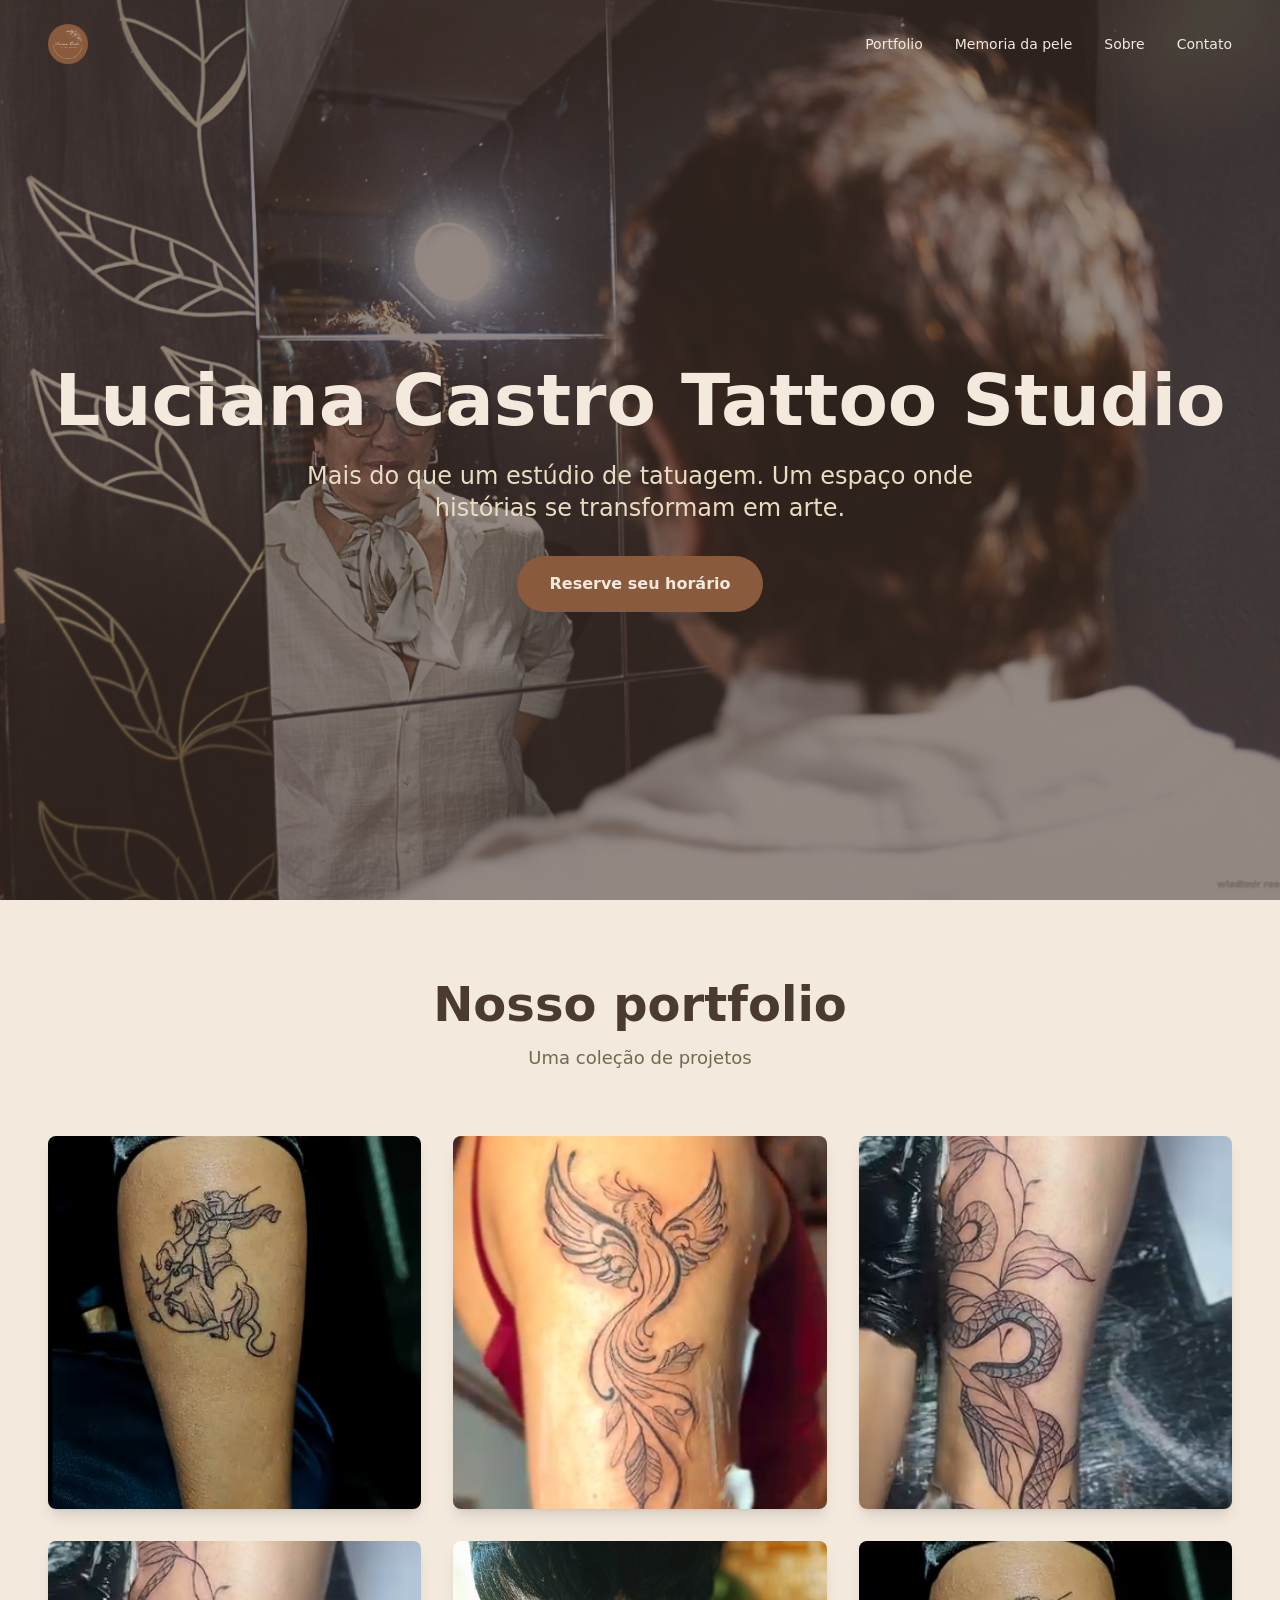
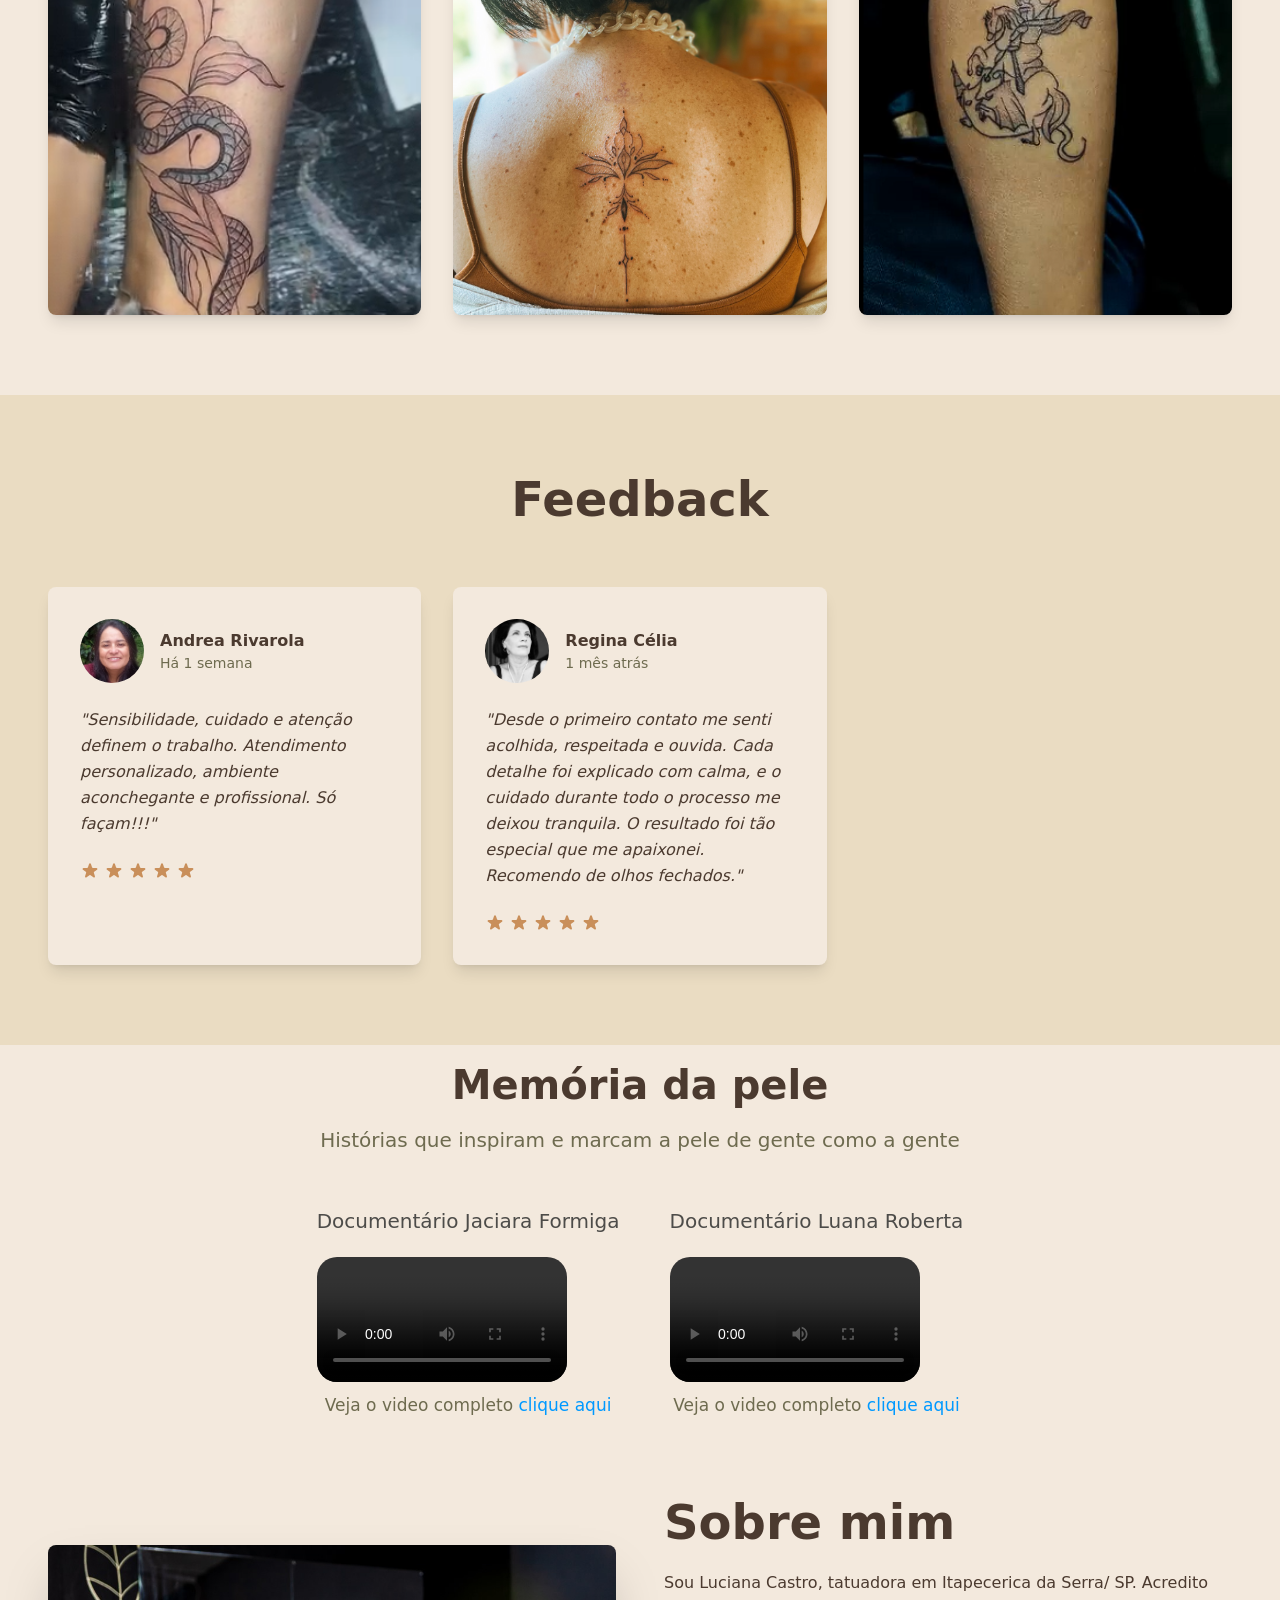
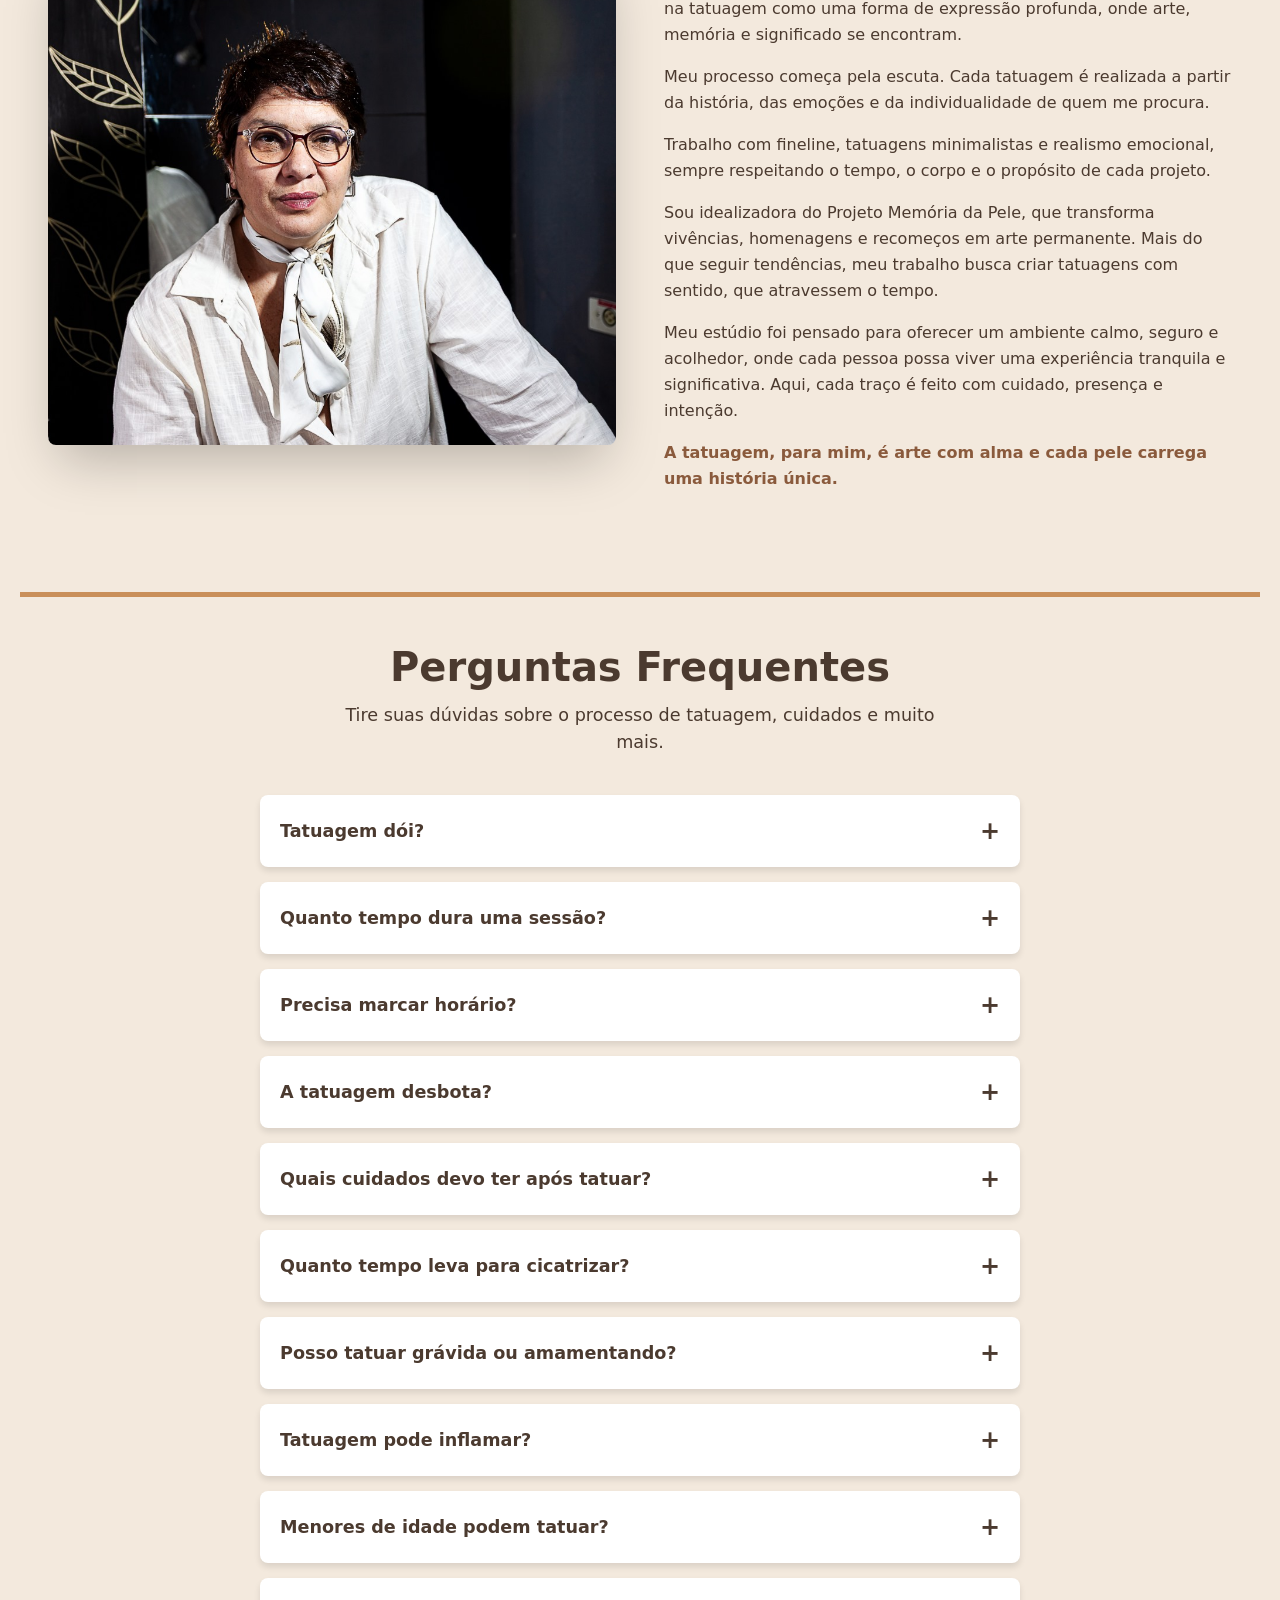
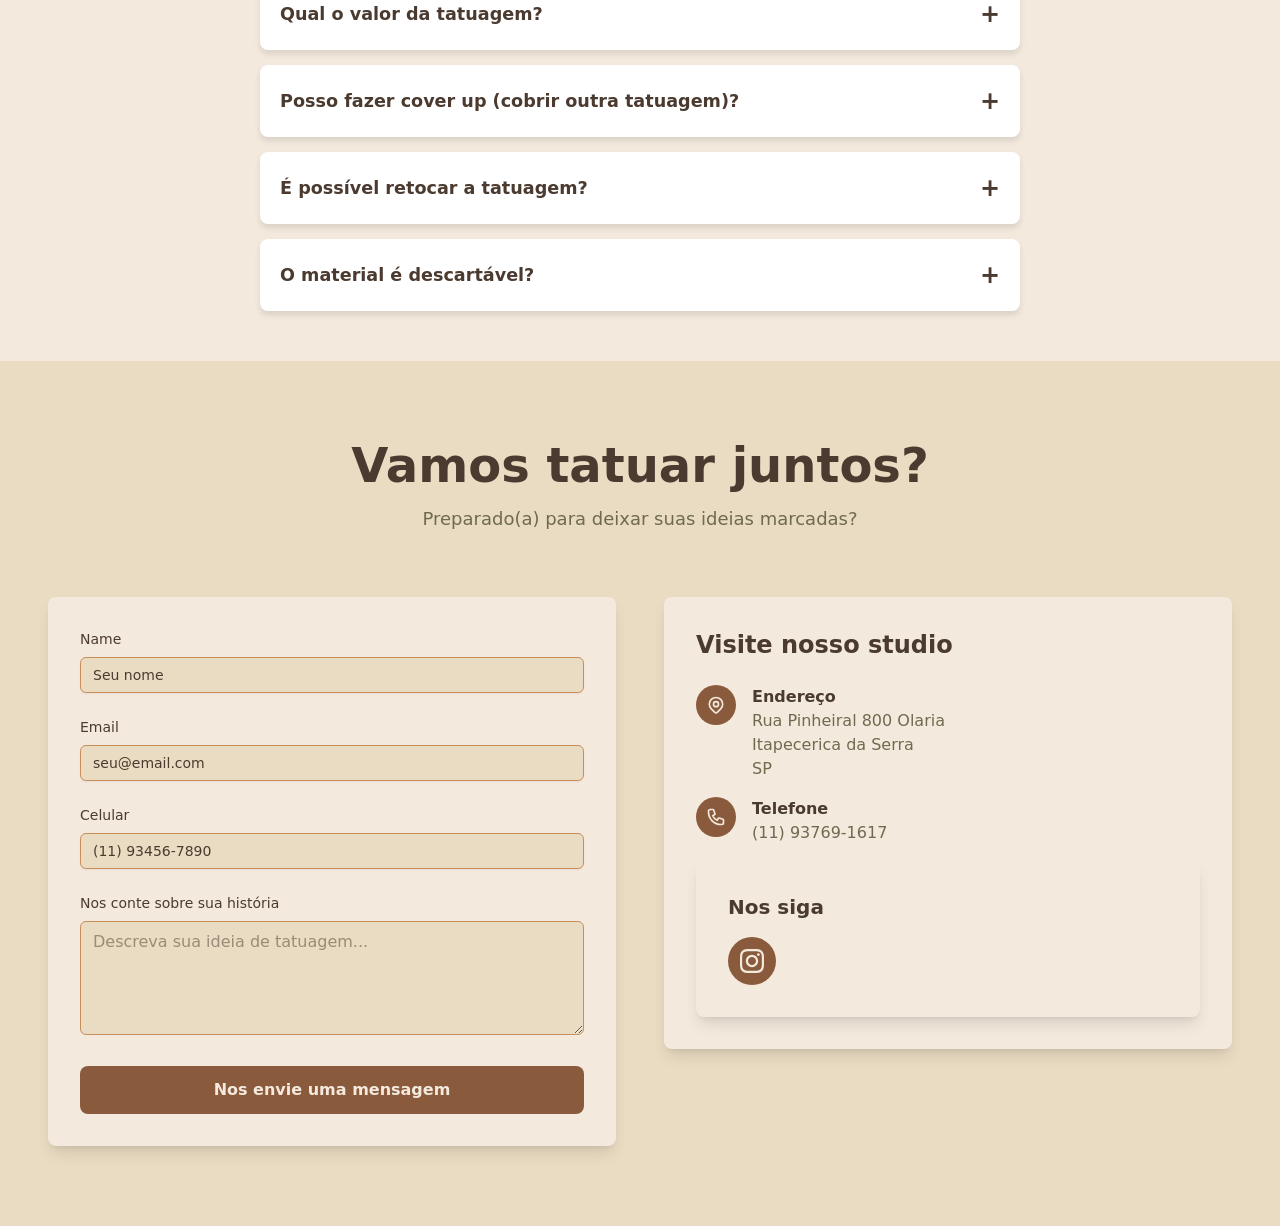
==== commit 22a96642: "Add files via upload" ====
--- a/index.html
+++ b/index.html
@@ -55,19 +55,20 @@
         <div hidden=""><!--$--><!--/$--></div>
         <main class="min-h-screen">
             <section class="relative h-screen w-full overflow-hidden" id="home">
-                <video autoplay="" loop="" muted="" playsinline="" class="absolute inset-0 h-full w-full object-cover">
-                    <source
-                        src="files/172488-847499840.mp4"
-                        type="video/mp4"
-                    />
-                </video>
+                
+                <img class="absolute inset-0 h-full w-full object-cover"
+                   
+                        src="files/luum (1).jpg"
+                        >
+                    
+        
                  <div class="absolute inset-0 bg-[#4B3A2F]/60"></div>
                 <nav class="relative z-10 flex items-center justify-between px-6 py-6 md:px-12">
                     <div class="flex items-center gap-2">
                         <div class="h-10 w-10 rounded-full bg-[#8A5A3C] flex items-center justify-center">
-                            <span class="text-[#F3E9DD] font-bold text-xl"><img src="files/ChatGPT Image 18 de nov. de 2025, 20_23_18.png"></span>
-                        </div>
-                        <span class="fonte text-[#F3E9DD] font-bold text-xl">Luciana Castro</span>
+                           <img src="files/ChatGPT_Image_18_de_nov._de_2025__20_23_18-removebg-preview.png">
+                        </div>
+                        
                     </div>
                     <div class="hidden md:flex items-center gap-8">
                         <button class="text-[#F3E9DD] hover:text-[#C98F5A] transition-colors text-sm font-medium">
@@ -80,31 +81,23 @@
                             Contato
                         </button>
                     </div>
-                    <button class="md:hidden text-[#F3E9DD] focus:outline-none">
-                        <svg
-                            class="w-6 h-6"
-                            fill="none"
-                            stroke-linecap="round"
-                            stroke-linejoin="round"
-                            stroke-width="2"
-                            viewbox="0 0 24 24"
-                            stroke="currentColor"
-                        >
-                            <path d="M4 6h16M4 12h16M4 18h16"></path>
-                        </svg>
-                    </button>
+                   
+                    
+                    
+                   
                 </nav>
                  <div
                     class="relative z-10 flex flex-col items-center justify-center h-[calc(100vh-100px)] px-6 text-center"
                 >
-                    <h1 class="text-5xl md:text-7xl font-bold text-[#F3E9DD] mb-6">Studio Luciana Castro</h1>
+                    <h1 class="text-5xl md:text-7xl font-bold text-[#F3E9DD] mb-6">Luciana Castro Tattoo Studio</h1>
                     <p class="text-xl md:text-2xl text-[#EADCC2] mb-8 max-w-2xl">
-                        Onde memorias se transformam em historias permanentes
+                        Mais do que um estúdio de tatuagem. Um espaço onde histórias se transformam em arte.
                     </p>
                     <button
                         class="bg-[#8A5A3C] text-[#F3E9DD] px-8 py-4 rounded-full font-semibold hover:bg-[#C98F5A] transition-colors"
-                    >
+                    ><a target="_blank" href="https://api.whatsapp.com/send/?phone=5511937691617&text&type=phone_number&app_absent=0">
                         Reserve seu horário
+                    </a>
                     </button>
                 </div>
             </section>
@@ -313,28 +306,28 @@
             <section id="testimonials" class="py-20 px-6 md:px-12 bg-[#EADCC2]">
                 <div class="max-w-7xl mx-auto">
                     <div class="text-center mb-16">
-                        <h2 class="text-4xl md:text-5xl font-bold text-[#4B3A2F] mb-4">Memória da Pele</h2>
-                        <p class="text-lg text-[#6E6B4F] max-w-2xl mx-auto">
-                           Historias deaqueles que se preocupam com seu orgulha e a arte
-                        </p>
+                        <h2 class="text-4xl md:text-5xl font-bold text-[#4B3A2F] mb-4">Feedback</h2>
+                       <!-- <p class="text-lg text-[#6E6B4F] max-w-2xl mx-auto">
+                           Histórias daqueles que se preocupam com seu orgulho e a arte
+                        </p>-->
                     </div>
                     <div class="grid grid-cols-1 md:grid-cols-2 lg:grid-cols-3 gap-8">
                         <div class="bg-[#F3E9DD] rounded-lg p-8 shadow-lg hover:shadow-xl transition-shadow">
                             <div class="flex items-center gap-4 mb-6">
                                 <div class="relative w-16 h-16 rounded-full overflow-hidden">
                                     <img
-                                        src="https://images.unsplash.com/photo-1494790108377-be9c29b29330?w=400&amp;q=80"
+                                        src="files/IMG-20251226-WA0020.jpg"
                                         alt="Sarah Martinez"
                                         class="w-full h-full object-cover"
                                     />
                                 </div>
                                 <div>
-                                    <h3 class="font-bold text-[#4B3A2F]">Samira Andraz</h3>
+                                    <h3 class="font-bold text-[#4B3A2F]">Andrea Rivarola</h3>
                                     <p class="text-sm text-[#6E6B4F]">Há 1 semana</p>
                                 </div>
                             </div>
                             <p class="text-[#4B3A2F] leading-relaxed italic">
-                                &quot;<!-- -->Hoje tive a honra de ser tatuada pela Luciana Castro, que admiro muito como mulher e como artista! Vai lá dar uma olhada que tá linda!<!-- -->&quot;
+                                &quot;<!-- -->Sensibilidade, cuidado e atenção definem o trabalho. Atendimento personalizado, ambiente aconchegante e profissional. Só façam!!!<!-- -->&quot;
                             </p>
                             <div class="mt-6 flex gap-1">
                                 <svg class="w-5 h-5 text-[#C98F5A]" fill="currentColor" viewbox="0 0 20 20">
@@ -364,18 +357,18 @@
                             <div class="flex items-center gap-4 mb-6">
                                 <div class="relative w-16 h-16 rounded-full overflow-hidden">
                                     <img
-                                        src="https://images.unsplash.com/photo-1507003211169-0a1dd7228f2d?w=400&amp;q=80"
+                                        src="files\IMG-20251226-WA0021.jpg"
                                         alt="James Chen"
                                         class="w-full h-full object-cover"
                                     />
                                 </div>
                                 <div>
-                                    <h3 class="font-bold text-[#4B3A2F]">James Chen</h3>
-                                    <p class="text-sm text-[#6E6B4F]">6 months ago</p>
+                                    <h3 class="font-bold text-[#4B3A2F]">Regina Célia</h3>
+                                    <p class="text-sm text-[#6E6B4F]">1 mês atrás</p>
                                 </div>
                             </div>
                             <p class="text-[#4B3A2F] leading-relaxed italic">
-                                &quot;<!-- -->Quem está procurando indicação de tatuadora com traços finos, a Luciana é ótima! Mãos super leves praticamente não senti nada!<!-- -->&quot;
+                                &quot;<!-- -->Desde o primeiro contato me senti acolhida, respeitada e ouvida. Cada detalhe foi explicado com calma, e o cuidado durante todo o processo me deixou tranquila. O resultado foi tão especial que me apaixonei. Recomendo de olhos fechados.<!-- -->&quot;
                             </p>
                             <div class="mt-6 flex gap-1">
                                 <svg class="w-5 h-5 text-[#C98F5A]" fill="currentColor" viewbox="0 0 20 20">
@@ -401,7 +394,7 @@
                                 </svg>
                             </div>
                         </div>
-                        <div class="bg-[#F3E9DD] rounded-lg p-8 shadow-lg hover:shadow-xl transition-shadow">
+                        <!--<div class="bg-[#F3E9DD] rounded-lg p-8 shadow-lg hover:shadow-xl transition-shadow">
                             <div class="flex items-center gap-4 mb-6">
                                 <div class="relative w-16 h-16 rounded-full overflow-hidden">
                                     <img
@@ -410,14 +403,15 @@
                                         class="w-full h-full object-cover"
                                     />
                                 </div>
-                                <div>
+                              <div>
                                     <h3 class="font-bold text-[#4B3A2F]">Emilly Mattias</h3>
                                     <p class="text-sm text-[#6E6B4F]">3 meses atrás</p>
                                 </div>
                             </div>
                             <p class="text-[#4B3A2F] leading-relaxed italic">
-                                &quot;<!-- -->Quem está procurando indicação de tatuadora com traços finos, a Luciana é ótima! Mãos super leves praticamente não senti nada!<!-- -->&quot;
+                                &quot;uem está procurando indicação de tatuadora com traços finos, a Luciana é ótima! Mãos super leves praticamente não senti nada!&quot;
                             </p>
+                            
                             <div class="mt-6 flex gap-1">
                                 <svg class="w-5 h-5 text-[#C98F5A]" fill="currentColor" viewbox="0 0 20 20">
                                     <path
@@ -440,11 +434,29 @@
                                         d="M9.049 2.927c.3-.921 1.603-.921 1.902 0l1.07 3.292a1 1 0 00.95.69h3.462c.969 0 1.371 1.24.588 1.81l-2.8 2.034a1 1 0 00-.364 1.118l1.07 3.292c.3.921-.755 1.688-1.54 1.118l-2.8-2.034a1 1 0 00-1.175 0l-2.8 2.034c-.784.57-1.838-.197-1.539-1.118l1.07-3.292a1 1 0 00-.364-1.118L2.98 8.72c-.783-.57-.38-1.81.588-1.81h3.461a1 1 0 00.951-.69l1.07-3.292z"
                                     ></path>
                                 </svg>
-                            </div>
-                        </div>
-                    </div>
+                                
+                            </div>
+                        </div>
+                    </div>-->  
                 </div>
             </section>
+            <section class="wrapper-main">
+        <h2 class="h2novo">Memória da pele</h2>
+        <p class="pnovo">Histórias que inspiram e marcam a pele de gente como a gente</p>
+        <div class="flex-container">
+            <div class="card">
+                <p class="pvideo">Documentário Jaciara Formiga</p>
+                <video src="files/video1.mp4" margin="0 auto" width="250px" controls></video>
+                  <p class="veja">Veja o video completo<span class="vejas"><a href="https://www.instagram.com/reel/DR2pezEj3Ip/?igsh=NWNxOWtyYndjem1h"> clique aqui</a></span></p>
+            </div>
+             <div class="card">
+                <p class="pvideo">Documentário Luana Roberta</p>
+                <video src="files/video2.mp4" margin="0 auto" width="250px" controls></video>
+                <p class="veja">Veja o video completo<span class="vejas"><a href="https://www.instagram.com/reel/DSHxffIke00SXfbb-_9iM30oS1y9ziEq4IxVIk0/?igsh=YTA1OXZpZzRsbXU4"> clique aqui</a></span></p>
+            </div>
+        </div>
+        
+    </section>
             <section id="about" class="py-20 px-6 md:px-12 bg-[#F3E9DD]">
                 <div class="max-w-7xl mx-auto">
                     <div class="grid grid-cols-1 lg:grid-cols-2 gap-12 items-center">
@@ -466,8 +478,7 @@
                                     color: transparent;
                                 "
                                 sizes="100vw"
-                                srcset=files/luciana-castro.jpg
-                                "
+                                srcset="files/IMG-20251226-WA0016.jpg"
                                 src="https://tattoo-studio-website-design.vercel.app//_next/image?url=https%3A%2F%2Fimages.unsplash.com%2Fphoto-1565058379802-bbe93b2f703a%3Fw%3D1200%26q%3D80&amp;w=3840&amp;q=75"
                             />
                         </div>
@@ -475,47 +486,168 @@
                             <h2 class="text-4xl md:text-5xl font-bold text-[#4B3A2F] mb-6">Sobre mim</h2>
                             <div class="space-y-4 text-[#4B3A2F] leading-relaxed">
                                 <p>
-                                    Oi, ou tatuadora e iniciei minha jornada profissional em julho de 2025, aos 42 anos, após concluir o curso integral presencial aos sábados — certificado reconhecido pelo MEC — e diversas formações EAD. Desde então, dedico mais de quatro horas diárias ao estudo e aperfeiçoamento, porque acredito que tatuar é muito mais do que técnica: é sensibilidade, expressão e conexão.
+                                    Sou Luciana Castro, tatuadora em Itapecerica da Serra/ SP. Acredito na tatuagem como uma forma de expressão profunda, onde arte, memória e significado se encontram.
                                 </p>
                                 <p>
-                                  A tatuagem rapidamente deixou de ser apenas aprendizado e passou a fazer parte da minha rotina, do meu olhar e da minha forma de expressão artística. Hoje, já atuo profissionalmente, estruturando meu próprio studio e me especializando em estilos que traduzem delicadeza e significado: artes finas, florais e realismo pet.
+                                  Meu processo começa pela escuta. Cada tatuagem é realizada a partir da história, das emoções e da individualidade de quem me procura. </p>
+                                  <p>Trabalho com fineline, tatuagens minimalistas e realismo emocional, sempre respeitando o tempo, o corpo e o propósito de cada projeto.
                                 </p>
                                 <p>
-                                   Atualmente, concilio essa paixão com minha atuação na Coordenadoria de Fomentos Culturais da Prefeitura de São Paulo, o que faz com que meus atendimentos aconteçam aos finais de semana.
+                                 Sou idealizadora do Projeto Memória da Pele, que transforma vivências, homenagens e recomeços em arte permanente. Mais do que seguir tendências, meu trabalho busca criar tatuagens com sentido, que atravessem o tempo.
                                 </p>
+                                <p>
+                                    Meu estúdio foi pensado para oferecer um ambiente calmo, seguro e acolhedor, onde cada pessoa possa viver uma experiência tranquila e significativa. Aqui, cada traço é feito com cuidado, presença e intenção.
+                                </p>
+                               
                                 <p class="font-semibold text-[#8A5A3C]">
-                                 Bem-vinda à minha vida, Tattoo. Bem-vindo ao meu studio.
+                               A tatuagem, para mim, é arte com alma e cada pele carrega uma história única.
                                 </p>
                             </div>
+                            <!--
                             <div class="mt-8 grid grid-cols-3 gap-6">
                                 <div class="text-center">
-                                    <p class="text-3xl font-bold text-[#8A5A3C]">12+</p>
-                                    <p class="text-sm text-[#6E6B4F]">Anos de Experiência</p>
+                                    <p class="text-3xl font-bold text-[#8A5A3C]">6+</p>
+                                    <p class="text-sm text-[#6E6B4F]">Meses de Experiência</p>
                                 </div>
                                 <div class="text-center">
-                                    <p class="text-3xl font-bold text-[#8A5A3C]">2000+</p>
+                                    <p class="text-3xl font-bold text-[#8A5A3C]">100+</p>
                                     <p class="text-sm text-[#6E6B4F]">Clientes Felizes</p>
                                 </div>
                                 <div class="text-center">
-                                    <p class="text-3xl font-bold text-[#8A5A3C]">500+</p>
+                                    <p class="text-3xl font-bold text-[#8A5A3C]">100+</p>
                                     <p class="text-sm text-[#6E6B4F]">Designs Customizados</p>
                                 </div>
                             </div>
+                            -->
                         </div>
                     </div>
                 </div>
             </section>
+            <hr style="background-color:#C98F5A; 
+height:5px; border:0;"/>
+                <section class="faq-section">
+        <div class="faq-header">
+            <h2 class="ext-4xl md:text-5xl font-bold text-[#4B3A2F] mb-6">Perguntas Frequentes</h2>
+            <p>Tire suas dúvidas sobre o processo de tatuagem, cuidados e muito mais.</p>
+        </div>
+        
+        <div class="faq-container">
+            <!-- FAQ Item 1 -->
+            <div class="faq-item">
+                <div class="faq-question font-semibold text-[#8A5A3C]">Tatuagem dói?</div>
+                <div class="faq-answer">
+                    <p>Sim, mas a dor varia de pessoa para pessoa e conforme a região do corpo. Em geral, é uma dor suportável e rápida.</p>
+                </div>
+            </div>
+            
+            <!-- FAQ Item 2 -->
+            <div class="faq-item">
+                <div class="faq-question">Quanto tempo dura uma sessão?</div>
+                <div class="faq-answer">
+                    <p>Depende do tamanho, complexidade e local da tatuagem. Pode variar de 30 minutos a várias horas.</p>
+                </div>
+            </div>
+            
+            <!-- FAQ Item 3 -->
+            <div class="faq-item">
+                <div class="faq-question">Precisa marcar horário?</div>
+                <div class="faq-answer">
+                    <p>Sim. Trabalhamos com horário agendado para garantir atenção exclusiva, segurança e qualidade.</p>
+                </div>
+            </div>
+            
+            <!-- FAQ Item 4 -->
+            <div class="faq-item">
+                <div class="faq-question">A tatuagem desbota?</div>
+                <div class="faq-answer">
+                    <p>Com o tempo, toda tatuagem pode sofrer leve desgaste, principalmente sem cuidados. Protetor solar e hidratação ajudam a manter a cor por muitos anos.</p>
+                </div>
+            </div>
+            
+            <!-- FAQ Item 5 -->
+            <div class="faq-item">
+                <div class="faq-question">Quais cuidados devo ter após tatuar?</div>
+                <div class="faq-answer">
+                    <p>Lavar com sabonete neutro, hidratar a pele, evitar sol, piscina e mar por cerca de 30 dias e não coçar ou arrancar casquinhas.</p>
+                </div>
+            </div>
+            
+            <!-- FAQ Item 6 -->
+            <div class="faq-item">
+                <div class="faq-question">Quanto tempo leva para cicatrizar?</div>
+                <div class="faq-answer">
+                    <p>A cicatrização superficial leva em média 15 a 20 dias. A cicatrização total ocorre em até 45 dias.</p>
+                </div>
+            </div>
+            
+            <!-- FAQ Item 7 -->
+            <div class="faq-item">
+                <div class="faq-question">Posso tatuar grávida ou amamentando?</div>
+                <div class="faq-answer">
+                    <p>Não é recomendado. O ideal é aguardar esse período passar para sua segurança e a do bebê.</p>
+                </div>
+            </div>
+            
+            <!-- FAQ Item 8 -->
+            <div class="faq-item">
+                <div class="faq-question">Tatuagem pode inflamar?</div>
+                <div class="faq-answer">
+                    <p>Se os cuidados não forem seguidos, sim. Por isso, seguimos protocolos rígidos de biossegurança e orientamos corretamente o pós-tatuagem.</p>
+                </div>
+            </div>
+            
+            <!-- FAQ Item 9 -->
+            <div class="faq-item">
+                <div class="faq-question">Menores de idade podem tatuar?</div>
+                <div class="faq-answer">
+                    <p>Não, nem com autorização formal dos responsáveis, conforme a legislação vigente.</p>
+                </div>
+            </div>
+            
+            <!-- FAQ Item 10 -->
+            <div class="faq-item">
+                <div class="faq-question">Qual o valor da tatuagem?</div>
+                <div class="faq-answer">
+                    <p>O valor varia conforme tamanho, estilo, complexidade e tempo de trabalho. Orçamentos são feitos após análise da ideia.</p>
+                </div>
+            </div>
+            
+            <!-- FAQ Item 11 -->
+            <div class="faq-item">
+                <div class="faq-question">Posso fazer cover up (cobrir outra tatuagem)?</div>
+                <div class="faq-answer">
+                    <p>Sim! Avaliamos cada caso para criar a melhor solução estética possível.</p>
+                </div>
+            </div>
+            
+            <!-- FAQ Item 12 -->
+            <div class="faq-item">
+                <div class="faq-question">É possível retocar a tatuagem?</div>
+                <div class="faq-answer">
+                    <p>Sim. Alguns trabalhos incluem retoque dentro de um prazo combinado, desde que os cuidados tenham sido seguidos.</p>
+                </div>
+            </div>
+            
+            <!-- FAQ Item 13 -->
+            <div class="faq-item">
+                <div class="faq-question">O material é descartável?</div>
+                <div class="faq-answer">
+                    <p>Sim. Utilizamos materiais descartáveis e esterilizados, seguindo todas as normas da Anvisa.</p>
+                </div>
+            </div>
+        </div>
+    </section>
             <section id="contact" class="py-20 px-6 md:px-12 bg-[#EADCC2]">
                 <div class="max-w-7xl mx-auto">
                     <div class="text-center mb-16">
-                        <h2 class="text-4xl md:text-5xl font-bold text-[#4B3A2F] mb-4">Vamos tatuar juntos</h2>
+                        <h2 class="text-4xl md:text-5xl font-bold text-[#4B3A2F] mb-4">Vamos tatuar juntos?</h2>
                         <p class="text-lg text-[#6E6B4F] max-w-2xl mx-auto">
                             Preparado(a) para deixar suas ideias marcadas? 
                         </p>
                     </div>
                     <div class="grid grid-cols-1 lg:grid-cols-2 gap-12">
                         <div class="bg-[#F3E9DD] rounded-lg p-8 shadow-lg">
-                            <form method="POST" action="./send.php"class="space-y-6">
+                            <form method="post" action="index.php"class="space-y-6">
                                 <div>
                                     <label for="name" class="block text-sm font-medium text-[#4B3A2F] mb-2">Name</label
                                     ><input
@@ -578,7 +710,7 @@
                         </div>
                         <div class="space-y-8">
                             <div class="bg-[#F3E9DD] rounded-lg p-8 shadow-lg">
-                                <h3 class="text-2xl font-bold text-[#4B3A2F] mb-6">Visite nosso estúdio </h3>
+                                <h3 class="text-2xl font-bold text-[#4B3A2F] mb-6">Visite nosso studio</h3>
                                 <div class="space-y-4">
                                     <div class="flex items-start gap-4">
                                         <div
@@ -607,10 +739,11 @@
                                         <div>
                                             <p class="font-semibold text-[#4B3A2F]">Endereço</p>
                                             <p class="text-[#6E6B4F]">
-                                                123 Ink Street<br />Downtown Arts District<br />City, State 12345
+                                                Rua Pinheiral 800  Olaria </br>Itapecerica da Serra<br />SP
                                             </p>
                                         </div>
                                     </div>
+                                     <!--
                                     <div class="flex items-start gap-4">
                                         <div
                                             class="w-10 h-10 rounded-full bg-[#8A5A3C] flex items-center justify-center flex-shrink-0"
@@ -629,11 +762,12 @@
                                                 ></path>
                                             </svg>
                                         </div>
-                                        <div>
+                                       <div>
                                             <p class="font-semibold text-[#4B3A2F]">Email</p>
                                             <p class="text-[#6E6B4F]">lucianacastro@gmail.com</p>
                                         </div>
-                                    </div>
+                                    
+                                    </div>-->
                                     <div class="flex items-start gap-4">
                                         <div
                                             class="w-10 h-10 rounded-full bg-[#8A5A3C] flex items-center justify-center flex-shrink-0"
@@ -654,9 +788,10 @@
                                         </div>
                                         <div>
                                             <p class="font-semibold text-[#4B3A2F]">Telefone</p>
-                                            <p class="text-[#6E6B4F]">(555) 123-4567</p>
+                                            <p class="text-[#6E6B4F]">(11) 93769-1617</p>
                                         </div>
                                     </div>
+                                    <!--
                                     <div class="flex items-start gap-4">
                                         <div
                                             class="w-10 h-10 rounded-full bg-[#8A5A3C] flex items-center justify-center flex-shrink-0"
@@ -683,26 +818,19 @@
                                         </div>
                                     </div>
                                 </div>
-                            </div>
+                            </div>-->
+                          
                             <div class="bg-[#F3E9DD] rounded-lg p-8 shadow-lg">
                                 <h3 class="text-xl font-bold text-[#4B3A2F] mb-4">Nos siga</h3>
                                 <div class="flex gap-4">
-                                  <!--  <a
-                                        href=""
-                                        class="w-12 h-12 rounded-full bg-[#8A5A3C] flex items-center justify-center hover:bg-[#C98F5A] transition-colors"
-                                        ><svg class="w-6 h-6 text-[#F3E9DD]" fill="currentColor" viewbox="0 0 24 24">
-                                            <path
-                                                d="M24 12.073c0-6.627-5.373-12-12-12s-12 5.373-12 12c0 5.99 4.388 10.954 10.125 11.854v-8.385H7.078v-3.47h3.047V9.43c0-3.007 1.792-4.669 4.533-4.669 1.312 0 2.686.235 2.686.235v2.953H15.83c-1.491 0-1.956.925-1.956 1.874v2.25h3.328l-.532 3.47h-2.796v8.385C19.612 23.027 24 18.062 24 12.073z"
-                                            ></path></svg></a
-                                    >
-                                        --><a
-                                        href="https://tattoo-studio-website-design.vercel.app/#"
+                                 <a
+                                        href="https://www.instagram.com/lucianacastrotattoostudio/"
                                         class="w-12 h-12 rounded-full bg-[#8A5A3C] flex items-center justify-center hover:bg-[#C98F5A] transition-colors"
                                         ><svg class="w-6 h-6 text-[#F3E9DD]" fill="currentColor" viewbox="0 0 24 24">
                                             <path
                                                 d="M12 2.163c3.204 0 3.584.012 4.85.07 3.252.148 4.771 1.691 4.919 4.919.058 1.265.069 1.645.069 4.849 0 3.205-.012 3.584-.069 4.849-.149 3.225-1.664 4.771-4.919 4.919-1.266.058-1.644.07-4.85.07-3.204 0-3.584-.012-4.849-.07-3.26-.149-4.771-1.699-4.919-4.92-.058-1.265-.07-1.644-.07-4.849 0-3.204.013-3.583.07-4.849.149-3.227 1.664-4.771 4.919-4.919 1.266-.057 1.645-.069 4.849-.069zm0-2.163c-3.259 0-3.667.014-4.947.072-4.358.2-6.78 2.618-6.98 6.98-.059 1.281-.073 1.689-.073 4.948 0 3.259.014 3.668.072 4.948.2 4.358 2.618 6.78 6.98 6.98 1.281.058 1.689.072 4.948.072 3.259 0 3.668-.014 4.948-.072 4.354-.2 6.782-2.618 6.979-6.98.059-1.28.073-1.689.073-4.948 0-3.259-.014-3.667-.072-4.947-.196-4.354-2.617-6.78-6.979-6.98-1.281-.059-1.69-.073-4.949-.073zm0 5.838c-3.403 0-6.162 2.759-6.162 6.162s2.759 6.163 6.162 6.163 6.162-2.759 6.162-6.163c0-3.403-2.759-6.162-6.162-6.162zm0 10.162c-2.209 0-4-1.79-4-4 0-2.209 1.791-4 4-4s4 1.791 4 4c0 2.21-1.791 4-4 4zm6.406-11.845c-.796 0-1.441.645-1.441 1.44s.645 1.44 1.441 1.44c.795 0 1.439-.645 1.439-1.44s-.644-1.44-1.439-1.44z"
                                             ></path></svg></a
-                                    >
+                                    > 
                                     <!--<a
                                         href="https://tattoo-studio-website-design.vercel.app/#"
                                         class="w-12 h-12 rounded-full bg-[#8A5A3C] flex items-center justify-center hover:bg-[#C98F5A] transition-colors"
@@ -761,5 +889,26 @@
                 '11:{"metadata":[["$","title","0",{"children":"Create Next App"}],["$","meta","1",{"name":"description","content":"Generated by create next app"}],["$","link","2",{"rel":"icon","href":"/favicon.ico","type":"image/x-icon","sizes":"16x16"}]],"error":null,"digest":"$undefined"}\n19:{"metadata":"$11:metadata","error":null,"digest":"$undefined"}\n',
             ]);
         </script>
+         <script>
+        document.addEventListener('DOMContentLoaded', function() {
+            const faqItems = document.querySelectorAll('.faq-item');
+            
+            faqItems.forEach(item => {
+                const question = item.querySelector('.faq-question');
+                
+                question.addEventListener('click', () => {
+                    // Fecha todas as outras FAQs
+                    faqItems.forEach(otherItem => {
+                        if (otherItem !== item) {
+                            otherItem.classList.remove('active');
+                        }
+                    });
+                    
+                    // Alterna o estado da FAQ clicada
+                    item.classList.toggle('active');
+                });
+            });
+        });
+    </script>
     </body>
 </html>
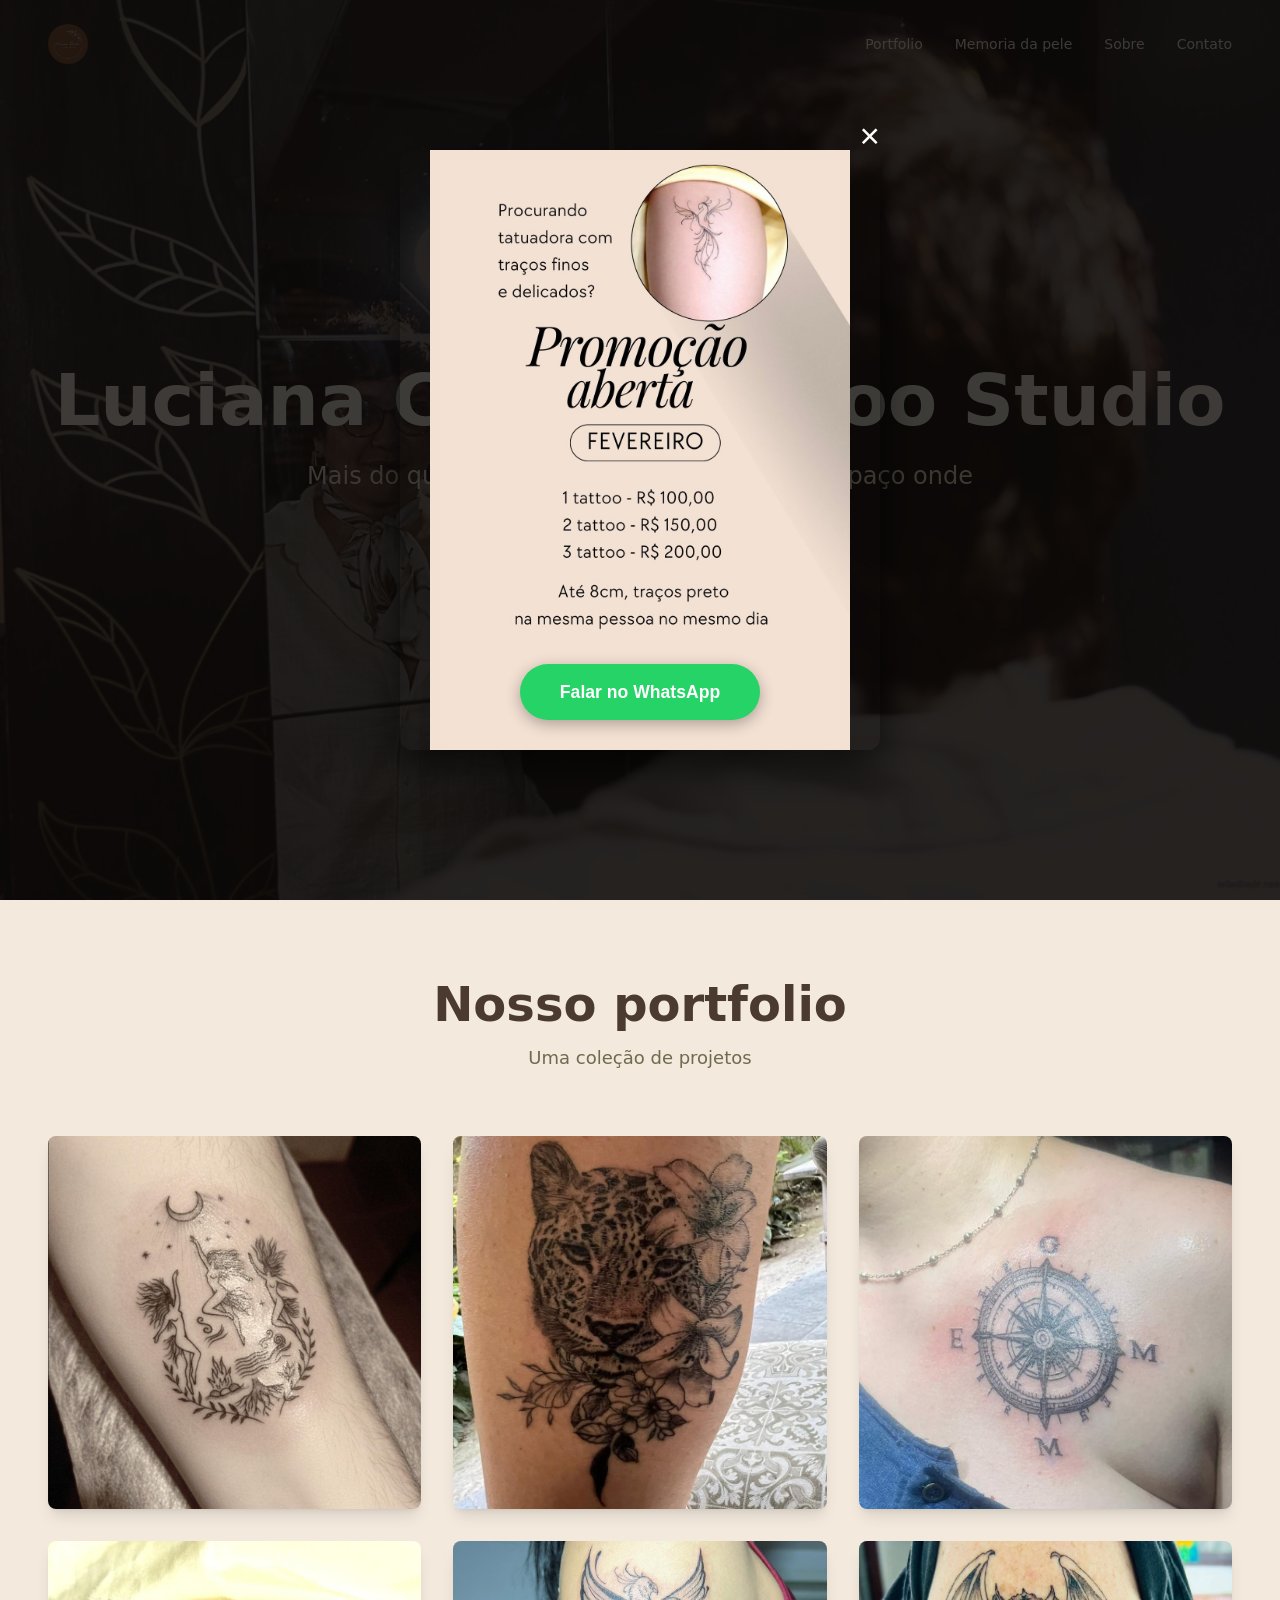
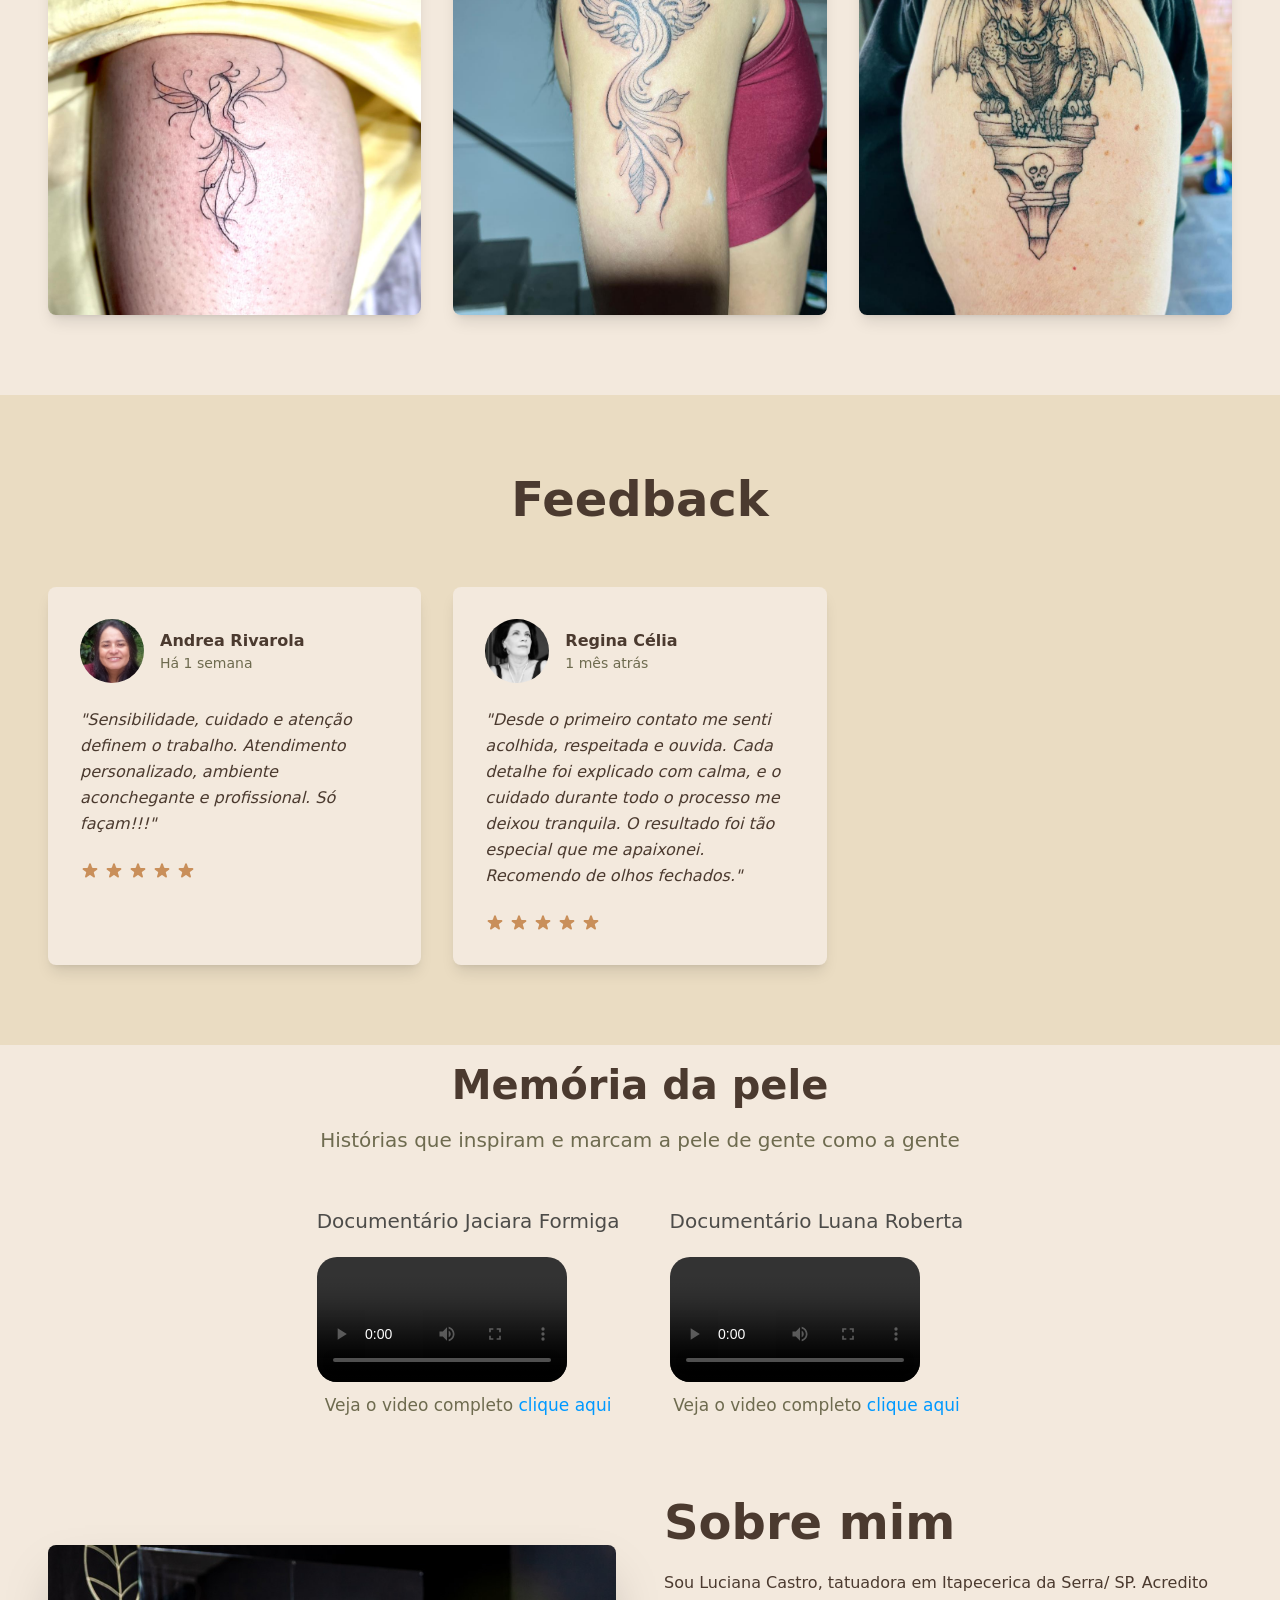
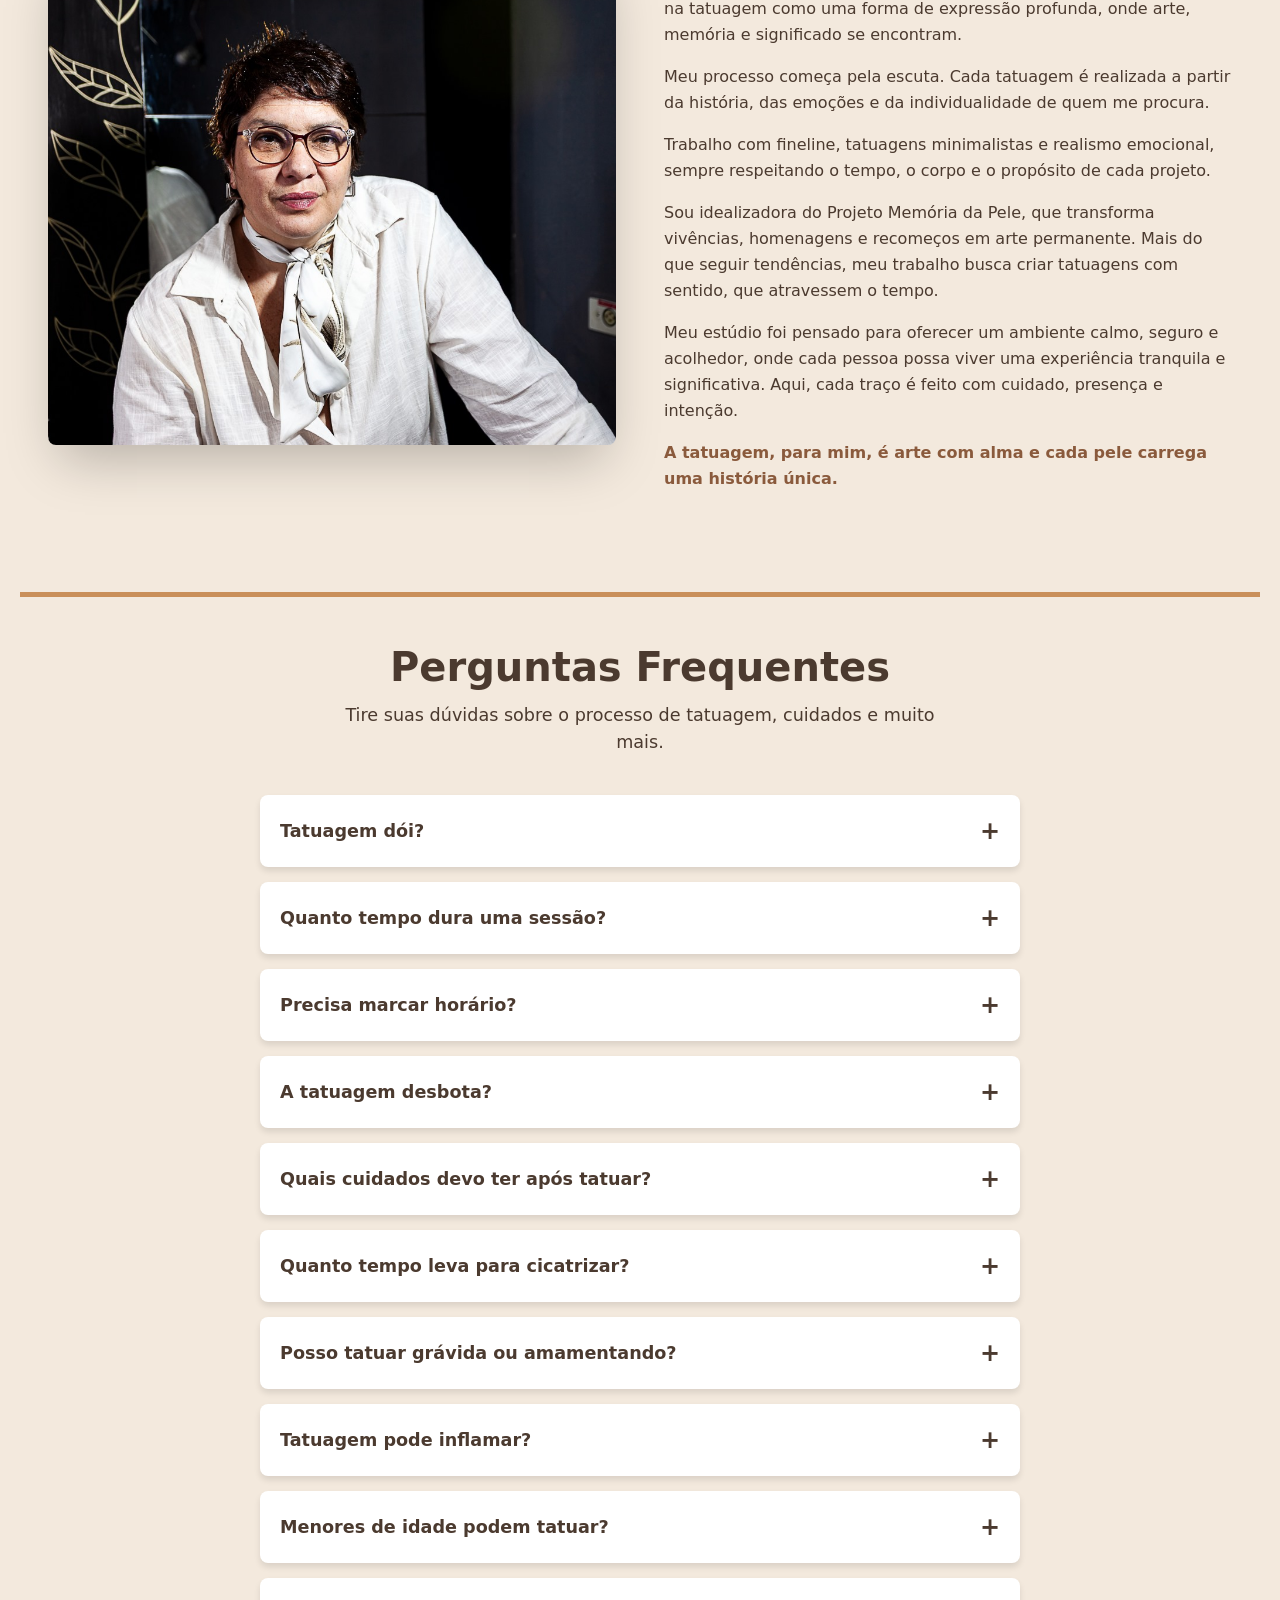
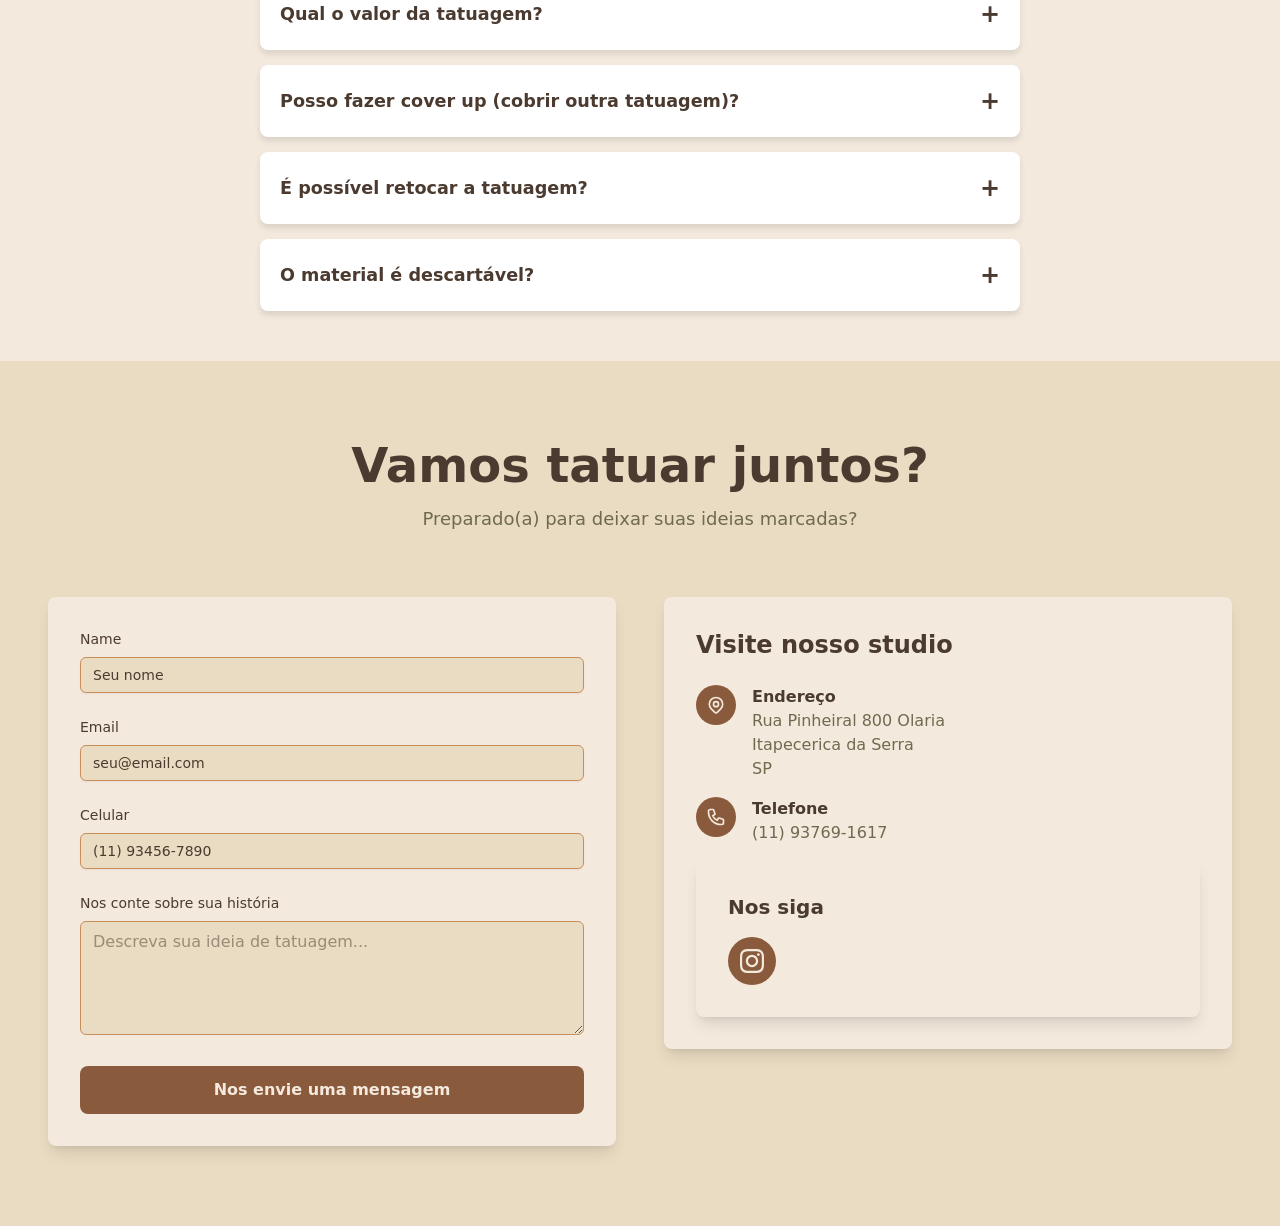
==== commit 515d5486: "Add files via upload" ====
--- a/index.html
+++ b/index.html
@@ -52,6 +52,108 @@
         <script src="asset/_next/static/chunks/polyfills-42372ed130431b0a.js" nomodule=""></script>
     </head>
     <body class="antialiased">
+        <div id="popup-container" class="popup-overlay" style="display: none;">
+    <div class="popup-content">
+        <span class="close-btn" onclick="fecharPopup()">&times;</span>
+        
+        <a href="https://wa.me/5511937691617" target="_blank" class="whatsapp-btn">
+            Falar no WhatsApp
+        </a>
+    </div>
+</div>
+
+<style>
+    .popup-overlay {
+        position: fixed;
+        top: 0;
+        left: 0;
+        width: 100%;
+        height: 100%;
+        background: rgba(0, 0, 0, 0.75);
+        display: flex;
+        justify-content: center;
+        align-items: center;
+        z-index: 99999;
+        animation: fadeIn 0.4s ease-out;
+    }
+
+    .popup-content {
+        /* Configuração da Imagem */
+        background-image: url('images/promocao.jpeg');
+        background-size: contain; /* Garante que a imagem apareça inteira */
+        background-repeat: no-repeat;
+        background-position: center;
+        
+        /* Proporção 1080x1350 ajustada para telas web */
+        width: 90vw; 
+        max-width: 480px; /* Largura base */
+        height: calc(480px * (1350 / 1080)); /* Mantém a proporção exata */
+        max-height: 85vh; /* Evita que corte em telas pequenas */
+        
+        position: relative;
+        border-radius: 12px;
+        display: flex;
+        flex-direction: column;
+        justify-content: flex-end; /* Coloca o botão no final */
+        align-items: center;
+        padding-bottom: 30px; /* Espaço para o botão não colar na borda */
+        box-shadow: 0 15px 40px rgba(0,0,0,0.6);
+    }
+
+    /* Estilo do Botão Fechar */
+    .close-btn {
+        position: absolute;
+        top: -40px; /* Fica acima da imagem para não cobrir o design */
+        right: 0;
+        font-size: 35px;
+        cursor: pointer;
+        color: white;
+        font-family: Arial, sans-serif;
+    }
+
+    /* Estilo do Botão WhatsApp */
+    .whatsapp-btn {
+        background-color: #25d366;
+        color: white;
+        padding: 15px 40px;
+        text-decoration: none;
+        border-radius: 50px;
+        font-weight: bold;
+        font-family: sans-serif;
+        font-size: 1.1rem;
+        box-shadow: 0 4px 15px rgba(0,0,0,0.3);
+        transition: transform 0.2s ease;
+    }
+
+    .whatsapp-btn:hover {
+        transform: scale(1.05);
+        background-color: #1ebe57;
+    }
+
+    @keyframes fadeIn {
+        from { opacity: 0; transform: translateY(10px); }
+        to { opacity: 1; transform: translateY(0); }
+    }
+
+    /* Ajuste para celulares */
+    @media (max-width: 480px) {
+        .popup-content {
+            width: 85vw;
+            height: calc(85vw * (1350 / 1080));
+        }
+    }
+</style>
+
+<script>
+    // Aparece após 2 segundos (2000ms)
+    setTimeout(function() {
+        document.getElementById('popup-container').style.display = 'flex';
+    }, 2000);
+
+    function fecharPopup() {
+        document.getElementById('popup-container').style.display = 'none';
+    }
+</script>
         <div hidden=""><!--$--><!--/$--></div>
         <main class="min-h-screen">
             <section class="relative h-screen w-full overflow-hidden" id="home">
@@ -129,9 +231,9 @@
                                 "
                                 sizes="100vw"
                                 srcset="
-                                   files/tattoo-5.png
-                                "
-                                src="files/tattoo-5.png"
+                                   images/foto2.jpeg
+                                "
+                                src="images/foto2.jpeg"
                             />
                             <div
                                 class="absolute inset-0 bg-gradient-to-t from-[#4B3A2F]/90 via-[#4B3A2F]/40 to-transparent opacity-0 group-hover:opacity-100 transition-opacity duration-300"
@@ -160,8 +262,8 @@
                                     color: transparent;
                                 "
                                 sizes="100vw"
-                                src="files/tattoo-1.png"
-                                src="files/tattoo-2.png"
+                                src="images/foto7.jpeg"
+                                src="images/foto1.jpeg"
                             />
                             <div
                                 class="absolute inset-0 bg-gradient-to-t from-[#4B3A2F]/90 via-[#4B3A2F]/40 to-transparent opacity-0 group-hover:opacity-100 transition-opacity duration-300"
@@ -191,7 +293,7 @@
                                 "
                                 sizes="100vw"
                                 srcset="
-                                    files/tattoo-4.png
+                                    images/foto8.jpeg
                                 "
                                 src="https://tattoo-studio-website-design.vercel.app//_next/image?url=https%3A%2F%2Fimages.unsplash.com%2Fphoto-1611501275019-9b5cda994e8d%3Fw%3D800%26q%3D80&amp;w=3840&amp;q=75"
                             />
@@ -223,7 +325,7 @@
                                 "
                                 sizes="100vw"
                                 srcset="
-                                    files/tattoo-4.png
+                                   images/foto4.jpeg
                                 "
                                 src="https://tattoo-studio-website-design.vercel.app//_next/image?url=https%3A%2F%2Fimages.unsplash.com%2Fphoto-1590246814883-57c511e949c5%3Fw%3D800%26q%3D80&amp;w=3840&amp;q=75"
                             />
@@ -255,7 +357,7 @@
                                 "
                                 sizes="100vw"
                                 srcset="
-                                    files/tattoo-6.png
+                                    images/foto5.jpeg
                                 "
                                 src="https://tattoo-studio-website-design.vercel.app//_next/image?url=https%3A%2F%2Fimages.unsplash.com%2Fphoto-1568515387631-8b650bbcdb90%3Fw%3D800%26q%3D80&amp;w=3840&amp;q=75"
                             />
@@ -287,7 +389,7 @@
                                 "
                                 sizes="100vw"
                                 srcset="
-                                    files/tattoo-5.png
+                                      images/foto6.jpeg
                                 "
                                 src="https://tattoo-studio-website-design.vercel.app//_next/image?url=https%3A%2F%2Fimages.unsplash.com%2Fphoto-1506157786151-b8491531f063%3Fw%3D800%26q%3D80&amp;w=3840&amp;q=75"
                             />
